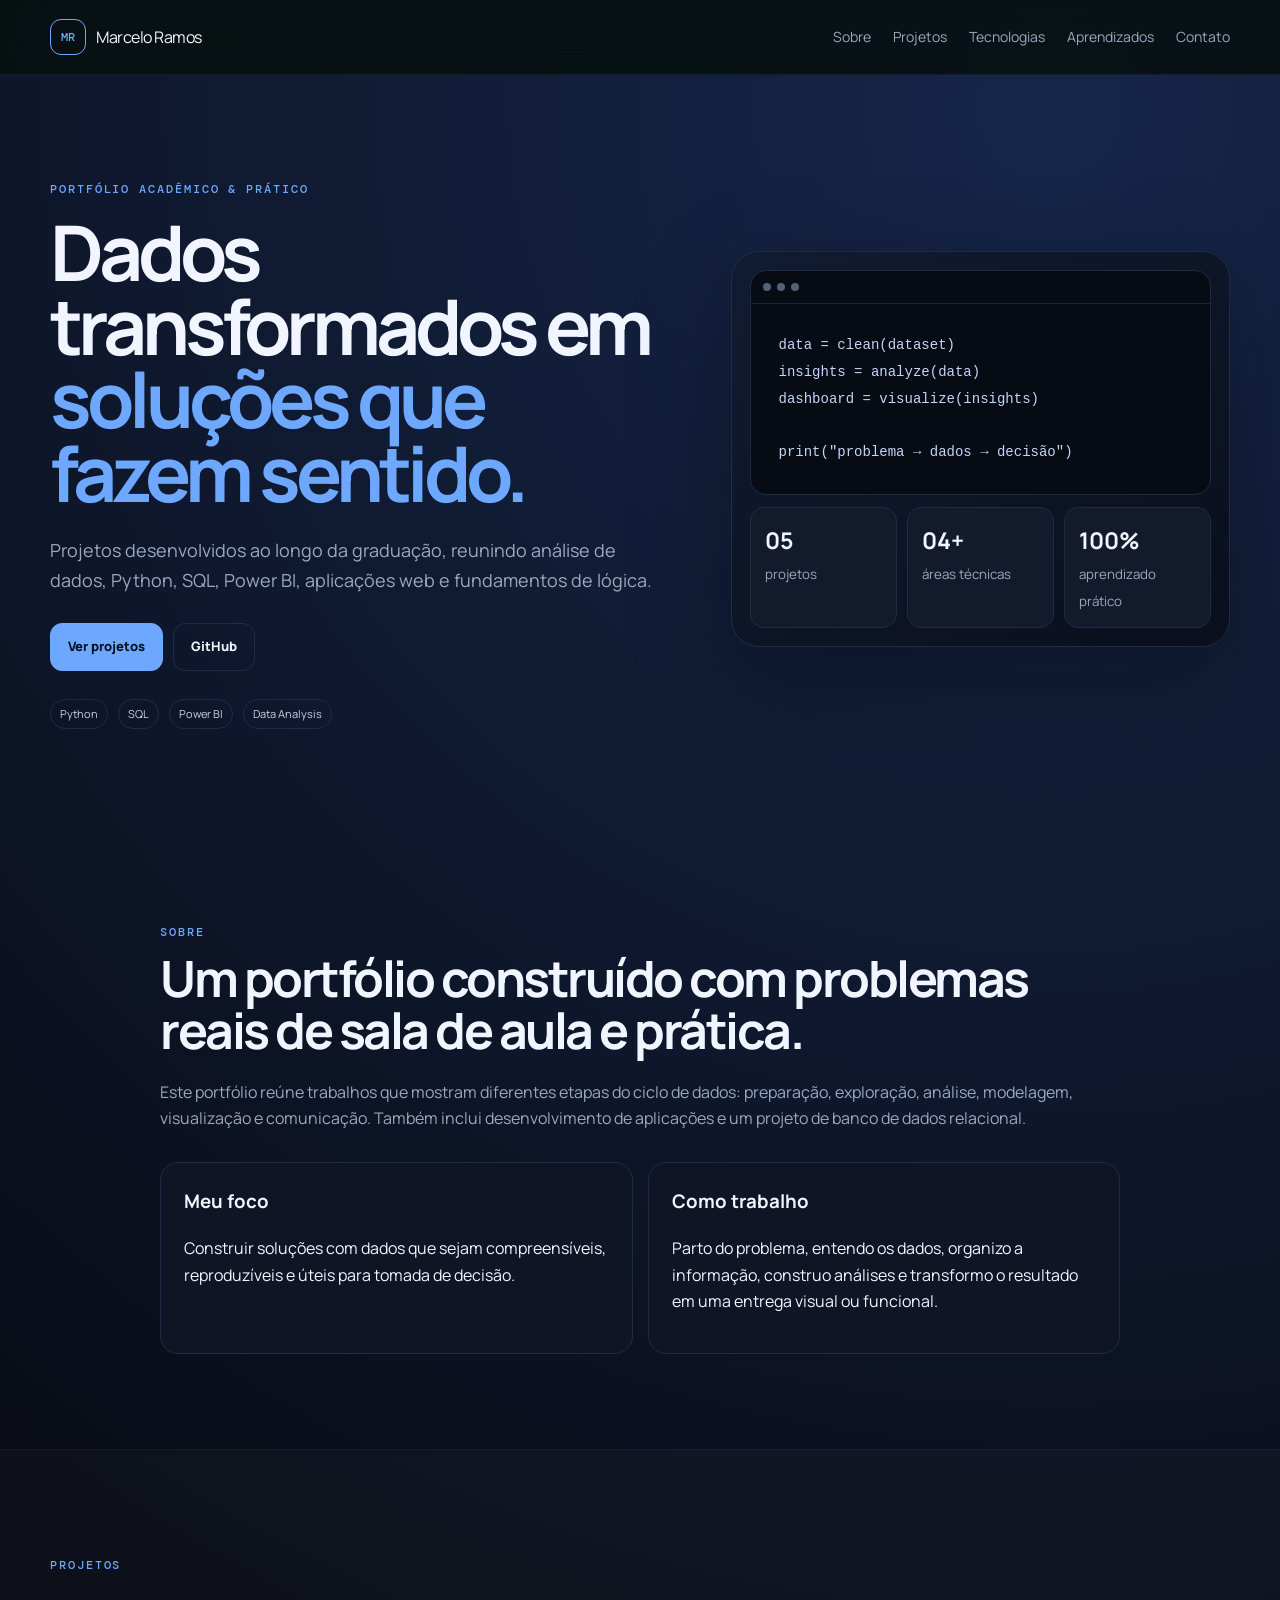
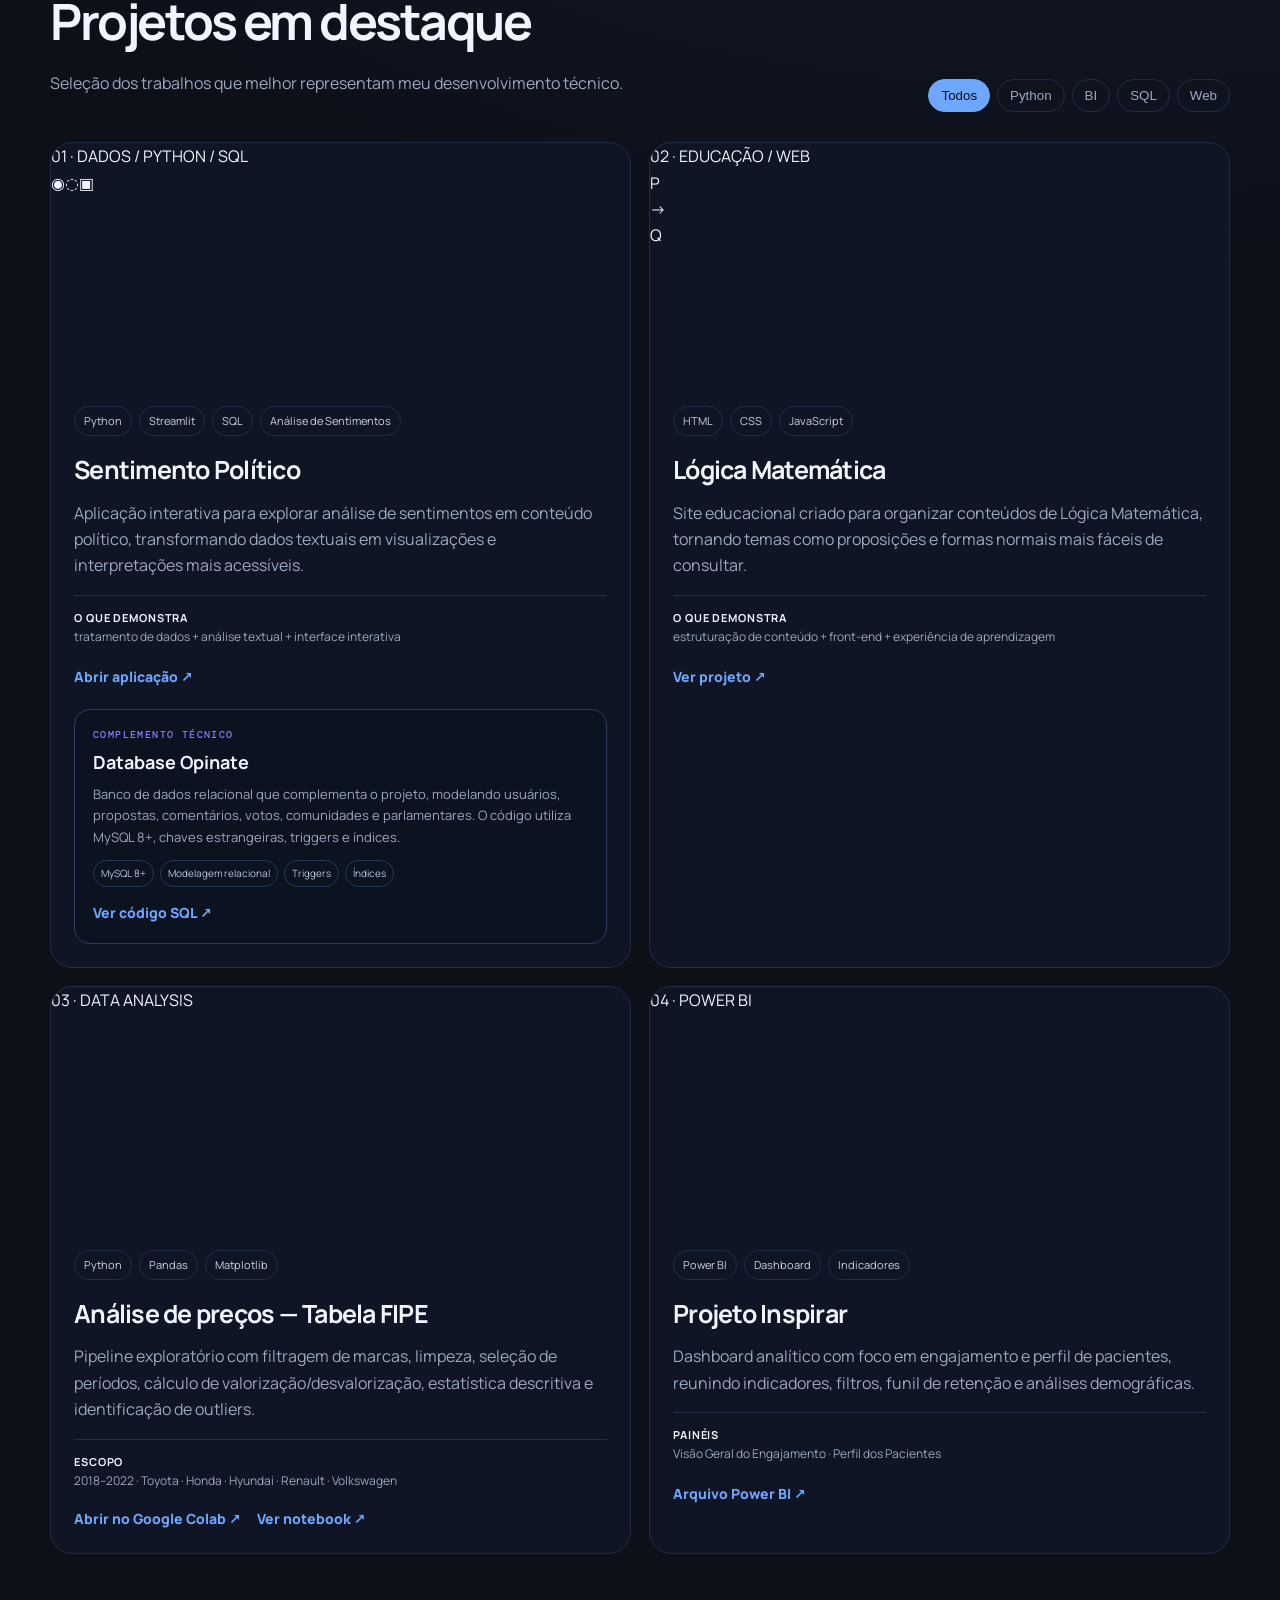
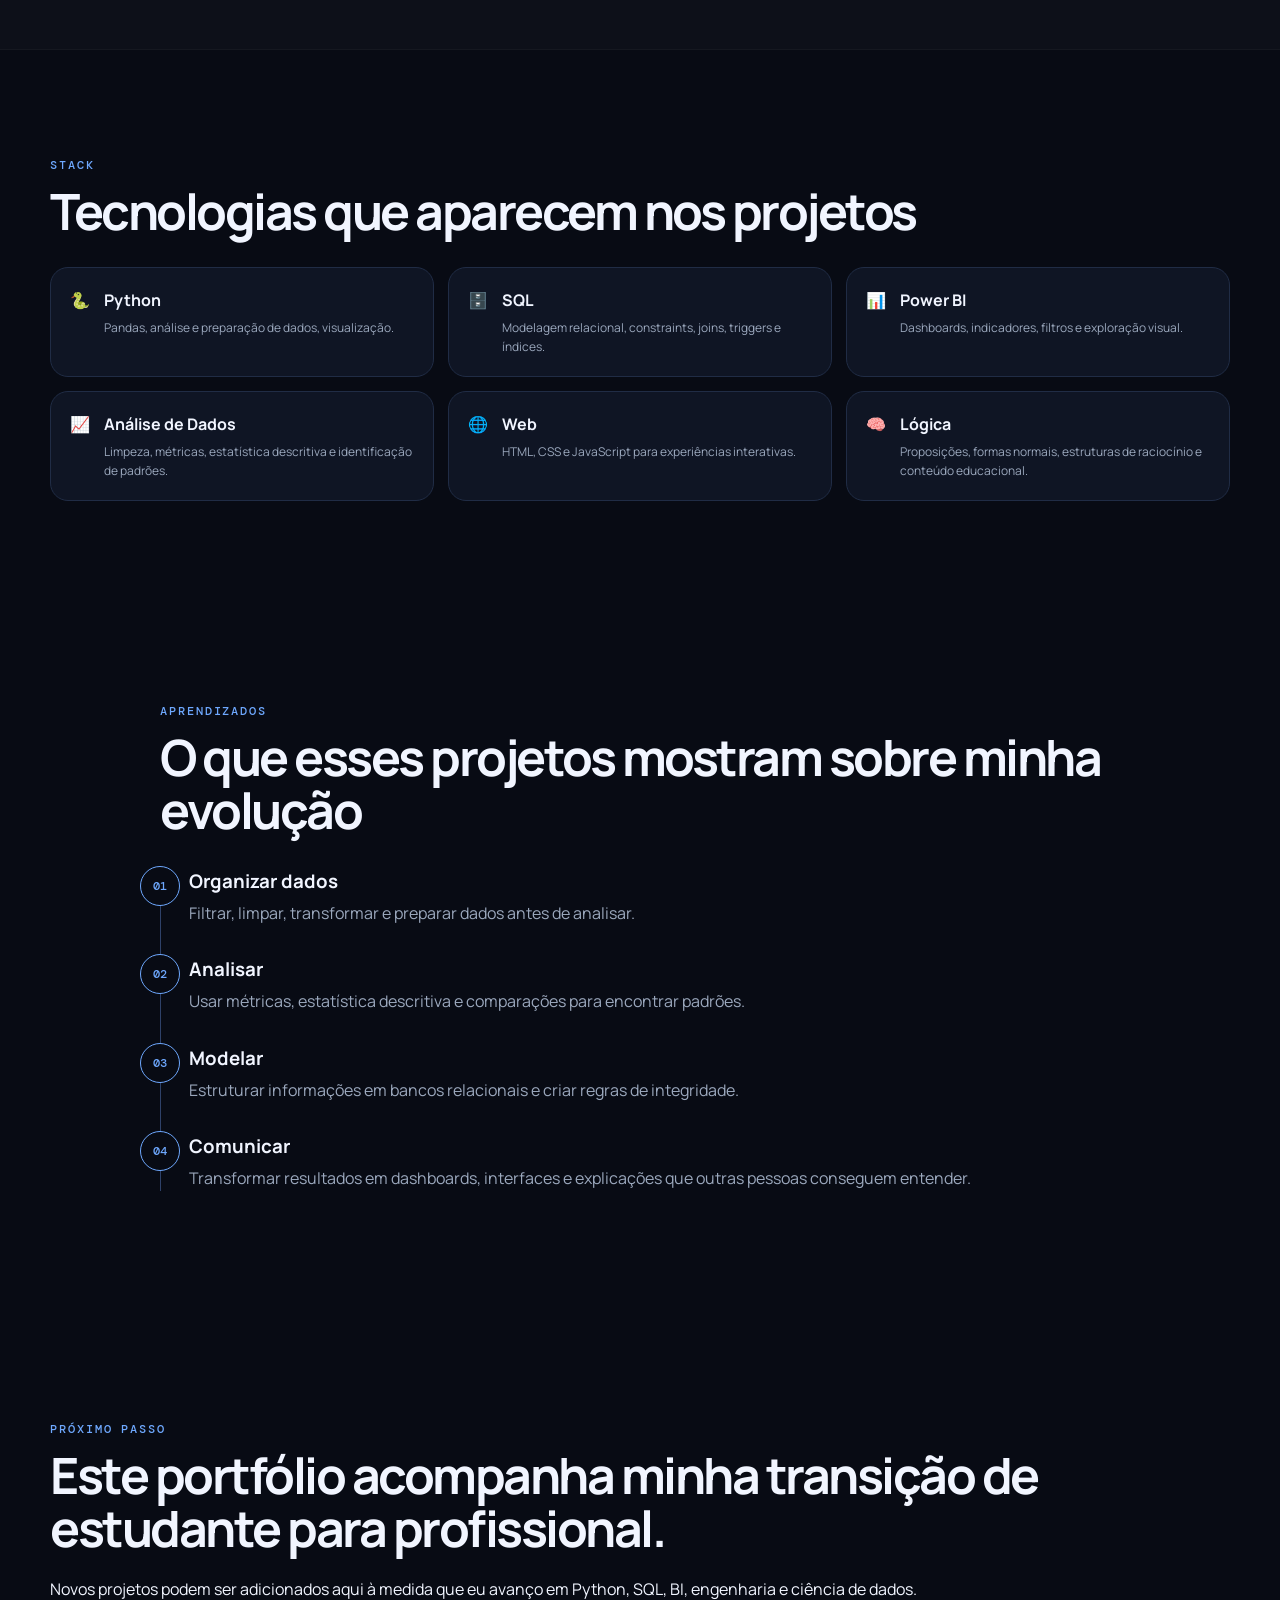
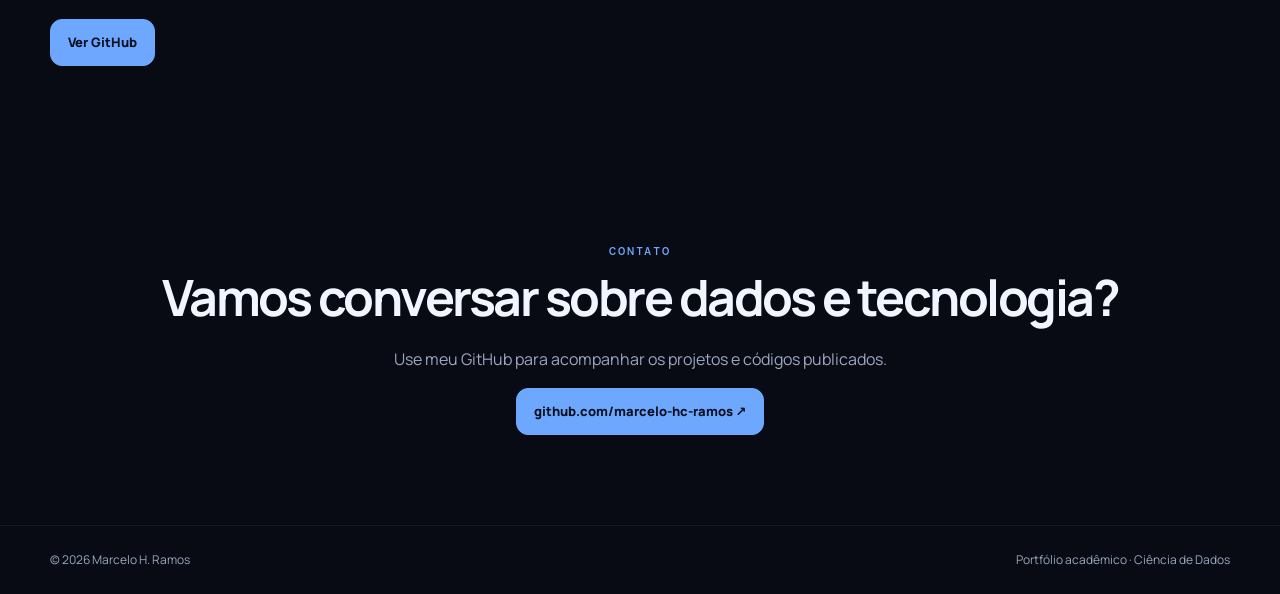
==== index.html @ bd9095f4 "Update index.html" ====
<!DOCTYPE html>
<html lang="pt-BR">
<head>
  <meta charset="UTF-8">
  <meta name="viewport" content="width=device-width, initial-scale=1.0">
  <meta name="description" content="Portfólio de Marcelo H. Ramos — Ciência de Dados, Python, SQL, Power BI e projetos acadêmicos.">
  <meta name="author" content="Marcelo Ramos">
  <title>Marcelo Ramos | Portfólio</title>
  <link rel="stylesheet" href="style.css">
</head>
<body>
  <header class="topbar">
    <div class="container nav-wrap">
      <a class="brand" href="#inicio"><span>MR</span> Marcelo Ramos</a>
      <nav>
        <a href="#sobre">Sobre</a>
        <a href="#projetos">Projetos</a>
        <a href="#stack">Tecnologias</a>
        <a href="#trajetoria">Aprendizados</a>
        <a href="#contato">Contato</a>
      </nav>
      <button class="menu-btn" aria-label="Abrir menu">☰</button>
    </div>
  </header>

  <main>
    <section id="inicio" class="hero">
      <div class="container hero-grid">
        <div>
          <p class="eyebrow">PORTFÓLIO ACADÊMICO &amp; PRÁTICO</p>
          <h1>Dados transformados em<br><span class="accent">soluções que fazem sentido.</span></h1>
          <p class="hero-text">
            Projetos desenvolvidos ao longo da graduação, reunindo análise de dados,
            Python, SQL, Power BI, aplicações web e fundamentos de lógica.
          </p>
          <div class="hero-actions">
            <a class="btn primary" href="#projetos">Ver projetos</a>
            <a class="btn ghost" href="https://github.com/marcelo-hc-ramos" target="_blank" rel="noopener">GitHub</a>
          </div>
          <div class="hero-tags">
            <span>Python</span><span>SQL</span><span>Power BI</span><span>Data Analysis</span>
          </div>
        </div>
        <div class="hero-card">
          <div class="code-window">
            <div class="window-top"><span></span><span></span><span></span></div>
            <pre><code>data = clean(dataset)
insights = analyze(data)
dashboard = visualize(insights)

print("problema → dados → decisão")</code></pre>
          </div>
          <div class="metric-row">
            <div><strong>05</strong><small>projetos</small></div>
            <div><strong>04+</strong><small>áreas técnicas</small></div>
            <div><strong>100%</strong><small>aprendizado prático</small></div>
          </div>
        </div>
      </div>
    </section>

    <section id="sobre" class="section">
      <div class="container narrow">
        <p class="section-kicker">SOBRE</p>
        <h2>Um portfólio construído com problemas reais de sala de aula e prática.</h2>
        <p class="lead">
          Este portfólio reúne trabalhos que mostram diferentes etapas do ciclo de dados:
          preparação, exploração, análise, modelagem, visualização e comunicação.
          Também inclui desenvolvimento de aplicações e um projeto de banco de dados relacional.
        </p>
        <div class="about-grid">
          <div class="about-box">
            <h3>Meu foco</h3>
            <p>Construir soluções com dados que sejam compreensíveis, reproduzíveis e úteis para tomada de decisão.</p>
          </div>
          <div class="about-box">
            <h3>Como trabalho</h3>
            <p>Parto do problema, entendo os dados, organizo a informação, construo análises e transformo o resultado em uma entrega visual ou funcional.</p>
          </div>
        </div>
      </div>
    </section>

    <section id="projetos" class="section projects-section">
      <div class="container">
        <p class="section-kicker">PROJETOS</p>
        <div class="section-head">
          <div>
            <h2>Projetos em destaque</h2>
            <p>Seleção dos trabalhos que melhor representam meu desenvolvimento técnico.</p>
          </div>
          <div class="filter-group" role="group" aria-label="Filtros de projetos">
            <button class="filter active" data-filter="all">Todos</button>
            <button class="filter" data-filter="python">Python</button>
            <button class="filter" data-filter="bi">BI</button>
            <button class="filter" data-filter="sql">SQL</button>
            <button class="filter" data-filter="web">Web</button>
          </div>
        </div>

        <div class="projects-grid">
          <article class="project-card featured" data-tags="python web sql">
            <div class="project-cover gradient-a">
              <span class="cover-label">01 · DADOS / PYTHON / SQL</span>
              <div class="cover-art"><span>◉</span><span>◌</span><span>▣</span></div>
            </div>
            <div class="project-body">
              <div class="project-meta"><span>Python</span><span>Streamlit</span><span>SQL</span><span>Análise de Sentimentos</span></div>
              <h3>Sentimento Político</h3>
              <p>
                Aplicação interativa para explorar análise de sentimentos em conteúdo político,
                transformando dados textuais em visualizações e interpretações mais acessíveis.
              </p>
              <div class="project-detail">
                <strong>O que demonstra</strong>
                <span>tratamento de dados + análise textual + interface interativa</span>
              </div>
              <a class="project-link" href="https://sentimento-politico.streamlit.app" target="_blank" rel="noopener">Abrir aplicação ↗</a>

              <div class="project-complement">
                <div class="complement-label">COMPLEMENTO TÉCNICO</div>
                <h4>Database Opinate</h4>
                <p>
                  Banco de dados relacional que complementa o projeto, modelando usuários, propostas,
                  comentários, votos, comunidades e parlamentares. O código utiliza MySQL 8+, chaves
                  estrangeiras, triggers e índices.
                </p>
                <div class="complement-tags"><span>MySQL 8+</span><span>Modelagem relacional</span><span>Triggers</span><span>Índices</span></div>
                <a class="project-link" href="Database%20Opinate.sql" target="_blank">Ver código SQL ↗</a>
              </div>
            </div>
          </article>

          <article class="project-card" data-tags="web">
            <div class="project-cover gradient-b">
              <span class="cover-label">02 · EDUCAÇÃO / WEB</span>
              <div class="logic-art">
                <div>P</div><span>→</span><div>Q</div>
              </div>
            </div>
            <div class="project-body">
              <div class="project-meta"><span>HTML</span><span>CSS</span><span>JavaScript</span></div>
              <h3>Lógica Matemática</h3>
              <p>
                Site educacional criado para organizar conteúdos de Lógica Matemática,
                tornando temas como proposições e formas normais mais fáceis de consultar.
              </p>
              <div class="project-detail">
                <strong>O que demonstra</strong>
                <span>estruturação de conteúdo + front-end + experiência de aprendizagem</span>
              </div>
              <a class="project-link" href="https://marcelo-hc-ramos.github.io/trabalhologicamatematica/" target="_blank" rel="noopener">Ver projeto ↗</a>
            </div>
          </article>

          <article class="project-card" data-tags="python">
            <div class="project-cover gradient-c">
              <span class="cover-label">03 · DATA ANALYSIS</span>
              <div class="bar-art"><i></i><i></i><i></i><i></i><i></i></div>
            </div>
            <div class="project-body">
              <div class="project-meta"><span>Python</span><span>Pandas</span><span>Matplotlib</span></div>
              <h3>Análise de preços — Tabela FIPE</h3>
              <p>
                Pipeline exploratório com filtragem de marcas, limpeza, seleção de períodos,
                cálculo de valorização/desvalorização, estatística descritiva e identificação de outliers.
              </p>
              <div class="project-detail">
                <strong>Escopo</strong>
                <span>2018–2022 · Toyota · Honda · Hyundai · Renault · Volkswagen</span>
              </div>
              <div class="project-actions">
                <a class="project-link" href="https://colab.research.google.com/github/marcelo-hc-ramos/portfolio/blob/main/FIPE_Analise_Completa_Colab.ipynb" target="_blank" rel="noopener">Abrir no Google Colab ↗</a>
                <a class="project-link file-link" href="FIPE_Analise_Completa_Colab.ipynb" target="_blank">Ver notebook ↗</a>
              </div>
            </div>
          </article>

          <article class="project-card featured" data-tags="bi">
            <div class="project-cover gradient-d">
              <span class="cover-label">04 · POWER BI</span>
              <div class="dashboard-art"><span></span><span></span><span></span><span></span></div>
            </div>
            <div class="project-body">
              <div class="project-meta"><span>Power BI</span><span>Dashboard</span><span>Indicadores</span></div>
              <h3>Projeto Inspirar</h3>
              <p>
                Dashboard analítico com foco em engajamento e perfil de pacientes,
                reunindo indicadores, filtros, funil de retenção e análises demográficas.
              </p>
              <div class="project-detail">
                <strong>Painéis</strong>
                <span>Visão Geral do Engajamento · Perfil dos Pacientes</span>
              </div>
              <a class="project-link file-link" href="V2-finalProjeto_Inspirar.pbix" target="_blank">Arquivo Power BI ↗</a>
            </div>
          </article>
</div>
      </div>
    </section>

    <section id="stack" class="section">
      <div class="container">
        <p class="section-kicker">STACK</p>
        <h2>Tecnologias que aparecem nos projetos</h2>
        <div class="skills-grid">
          <div class="skill-card"><span class="skill-icon">🐍</span><div><h3>Python</h3><p>Pandas, análise e preparação de dados, visualização.</p></div></div>
          <div class="skill-card"><span class="skill-icon">🗄️</span><div><h3>SQL</h3><p>Modelagem relacional, constraints, joins, triggers e índices.</p></div></div>
          <div class="skill-card"><span class="skill-icon">📊</span><div><h3>Power BI</h3><p>Dashboards, indicadores, filtros e exploração visual.</p></div></div>
          <div class="skill-card"><span class="skill-icon">📈</span><div><h3>Análise de Dados</h3><p>Limpeza, métricas, estatística descritiva e identificação de padrões.</p></div></div>
          <div class="skill-card"><span class="skill-icon">🌐</span><div><h3>Web</h3><p>HTML, CSS e JavaScript para experiências interativas.</p></div></div>
          <div class="skill-card"><span class="skill-icon">🧠</span><div><h3>Lógica</h3><p>Proposições, formas normais, estruturas de raciocínio e conteúdo educacional.</p></div></div>
        </div>
      </div>
    </section>

    <section id="trajetoria" class="section timeline-section">
      <div class="container narrow">
        <p class="section-kicker">APRENDIZADOS</p>
        <h2>O que esses projetos mostram sobre minha evolução</h2>
        <div class="timeline">
          <div class="timeline-item"><span>01</span><div><h3>Organizar dados</h3><p>Filtrar, limpar, transformar e preparar dados antes de analisar.</p></div></div>
          <div class="timeline-item"><span>02</span><div><h3>Analisar</h3><p>Usar métricas, estatística descritiva e comparações para encontrar padrões.</p></div></div>
          <div class="timeline-item"><span>03</span><div><h3>Modelar</h3><p>Estruturar informações em bancos relacionais e criar regras de integridade.</p></div></div>
          <div class="timeline-item"><span>04</span><div><h3>Comunicar</h3><p>Transformar resultados em dashboards, interfaces e explicações que outras pessoas conseguem entender.</p></div></div>
        </div>
      </div>
    </section>

    <section class="section callout">
      <div class="container callout-box">
        <div>
          <p class="section-kicker">PRÓXIMO PASSO</p>
          <h2>Este portfólio acompanha minha transição de estudante para profissional.</h2>
          <p>Novos projetos podem ser adicionados aqui à medida que eu avanço em Python, SQL, BI, engenharia e ciência de dados.</p>
        </div>
        <a class="btn primary" href="https://github.com/marcelo-hc-ramos" target="_blank" rel="noopener">Ver GitHub</a>
      </div>
    </section>

    <section id="contato" class="section contact-section">
      <div class="container narrow center">
        <p class="section-kicker">CONTATO</p>
        <h2>Vamos conversar sobre dados e tecnologia?</h2>
        <p class="lead">Use meu GitHub para acompanhar os projetos e códigos publicados.</p>
        <a class="btn primary" href="https://github.com/marcelo-hc-ramos" target="_blank" rel="noopener">github.com/marcelo-hc-ramos ↗</a>
      </div>
    </section>
  </main>

  <footer>
    <div class="container footer-wrap">
      <span>© <span id="year"></span> Marcelo H. Ramos</span>
      <span>Portfólio acadêmico · Ciência de Dados</span>
    </div>
  </footer>

  <script src="script.js"></script>
</body>
</html>
---- style.css ----
/* Theme: Azul tecnológico + azul-violeta | atualizado 2026-08-17 */
@import url('https://fonts.googleapis.com/css2?family=DM+Mono:wght@400;500&family=Manrope:wght@400;500;600;700;800&display=swap');
:root{--bg:#080B14;--panel:#0F1524;--text:#F1F5FF;--muted:#9BA8BD;--line:#202C45;--accent:#6EA8FE;--blue:#8B7CFF;--max:1180px;--radius:22px}*{box-sizing:border-box}html{scroll-behavior:smooth}body{margin:0;background:radial-gradient(circle at 82% 2%,#16264A 0,transparent 33%),var(--bg);color:var(--text);font-family:Manrope,system-ui,sans-serif;line-height:1.65}a{color:inherit;text-decoration:none}.container{width:min(var(--max),calc(100% - 36px));margin:auto}.narrow{max-width:960px}.center{text-align:center}.topbar{position:sticky;top:0;z-index:20;background:rgba(7,16,14,.84);backdrop-filter:blur(16px);border-bottom:1px solid rgba(255,255,255,.05)}.nav-wrap{height:74px;display:flex;align-items:center;justify-content:space-between}.brand{display:flex;gap:10px;align-items:center;letter-spacing:-.03em}.brand span{display:grid;place-items:center;width:36px;height:36px;border:1px solid var(--accent);border-radius:11px;color:var(--accent);font:500 12px 'DM Mono',monospace}.brand strong{font-weight:800}nav{display:flex;gap:22px;color:var(--muted);font-size:14px}nav a:hover{color:var(--text)}.menu-btn{display:none;background:none;border:0;color:var(--text);font-size:26px}.hero{padding:94px 0 88px}.hero-grid{display:grid;grid-template-columns:1.1fr .9fr;gap:70px;align-items:center}.eyebrow,.section-kicker{font:500 12px 'DM Mono',monospace;letter-spacing:.16em;color:var(--accent)}h1{font-size:clamp(48px,6vw,82px);line-height:.96;letter-spacing:-.065em;margin:18px 0 26px}h1 span{color:var(--accent)}.hero-text{max-width:700px;color:var(--muted);font-size:18px}.hero-actions,.hero-tags,.contact-actions{display:flex;gap:10px;flex-wrap:wrap}.hero-actions{margin:28px 0}.btn{display:inline-flex;align-items:center;justify-content:center;padding:12px 17px;border:1px solid var(--line);border-radius:12px;font-weight:800;font-size:13px;transition:.2s}.btn.primary{background:var(--accent);color:#07101F;border-color:var(--accent)}.btn:hover{transform:translateY(-2px)}.btn.ghost:hover{border-color:var(--accent);color:var(--accent)}.hero-tags span,.project-meta span{border:1px solid var(--line);border-radius:999px;padding:5px 9px;font-size:11px;color:#C9D3E6}.hero-card{background:linear-gradient(145deg,#111B31,#0A0F1C);border:1px solid var(--line);padding:18px;border-radius:28px;box-shadow:0 30px 100px rgba(0,0,0,.3)}.code-window{background:#070B14;border:1px solid #1C2A44;border-radius:16px;overflow:hidden}.window-top{display:flex;gap:6px;padding:12px;border-bottom:1px solid #18243B}.window-top span{width:8px;height:8px;border-radius:50%;background:#53617A}pre{margin:0;padding:28px;font:500 14px/1.85 'DM Mono',monospace;color:#C5D5F8;overflow:auto}.metric-row{display:grid;grid-template-columns:repeat(3,1fr);gap:10px;margin-top:12px}.metric-row div{background:#121A2C;border:1px solid var(--line);padding:14px;border-radius:14px}.metric-row strong{display:block;font-size:23px}.metric-row small{color:var(--muted)}.section{padding:95px 0}.section h2{font-size:clamp(32px,4vw,50px);line-height:1.05;letter-spacing:-.05em;margin:10px 0 22px}.lead,.section-head p{color:var(--muted)}.about-grid{display:grid;grid-template-columns:1fr 1fr;gap:15px;margin-top:30px}.about-box{background:var(--panel);border:1px solid var(--line);border-radius:18px;padding:23px}.about-box h3{margin-top:0}.projects-section{background:rgba(255,255,255,.018);border-top:1px solid rgba(255,255,255,.03);border-bottom:1px solid rgba(255,255,255,.03)}.section-head{display:flex;justify-content:space-between;align-items:end;gap:25px;margin-bottom:30px}.filter-group{display:flex;gap:7px;flex-wrap:wrap}.filter{background:transparent;color:var(--muted);border:1px solid var(--line);border-radius:999px;padding:8px 12px;cursor:pointer}.filter.active,.filter:hover{background:var(--accent);border-color:var(--accent);color:var(--bg)}.projects-grid{display:grid;grid-template-columns:repeat(2,minmax(0,1fr));gap:18px}.project-card{background:var(--panel);border:1px solid var(--line);border-radius:var(--radius);overflow:hidden;transition:.24s}.project-card:hover{transform:translateY(-4px);border-color:#344C7D}.project-card.hidden{display:none}.project-cover{height:240px;position:relative;overflow:hidden}.image-cover{background:#0c1713}.image-cover img{width:100%;height:100%;object-fit:cover;display:block}.image-cover.dark{background:#15111f;display:grid;place-items:center}.image-cover.dark img{width:100%;height:100%;object-fit:contain;padding:20px}.live-cover{background:radial-gradient(circle at 70% 30%,rgba(98,226,163,.22),transparent 35%),linear-gradient(145deg,#102447,#0B101C)}.live-cover.blue{background:radial-gradient(circle at 65% 25%,rgba(82,185,255,.24),transparent 35%),linear-gradient(145deg,#0b2635,#0A1020)}.browser-bar{position:absolute;left:14px;right:14px;top:14px;height:34px;border:1px solid rgba(255,255,255,.12);background:rgba(0,0,0,.28);backdrop-filter:blur(8px);border-radius:9px;display:flex;align-items:center;padding:0 9px;gap:5px;font:500 10px 'DM Mono',monospace;color:#B6C2D8}.browser-bar i{width:6px;height:6px;border-radius:50%;background:#596A86}.live-panel{position:absolute;inset:0;display:flex;flex-direction:column;align-items:center;justify-content:center;text-align:center;gap:5px}.live-panel b{font-size:22px;letter-spacing:-.03em}.live-panel span{color:#B8C5DC;font-size:13px;max-width:300px}.live-panel em{font-style:normal;margin-top:10px;color:#07101F;background:var(--accent);padding:6px 9px;border-radius:999px;font:500 10px 'DM Mono',monospace}.logic-preview{height:100%;display:flex;align-items:center;justify-content:center;gap:20px;flex-wrap:wrap;font:700 58px 'DM Mono',monospace}.logic-preview span{color:var(--blue);font-size:28px}.logic-preview small{position:absolute;bottom:22px;width:100%;text-align:center;color:#91A2BD;font:400 12px Manrope}.sql-cover{background:linear-gradient(145deg,#25161a,#100b0d)}.sql-snippet{position:absolute;left:36px;top:35px;right:36px;color:#d6e1dc;font:500 14px/2 'DM Mono',monospace}.sql-snippet span:nth-child(1){color:#6EA8FE}.sql-snippet span:nth-child(2){color:#8B7CFF}.sql-snippet span:nth-child(3){color:#ff97ad}.project-body{padding:23px}.project-meta{display:flex;flex-wrap:wrap;gap:7px;margin-bottom:13px}.project-body h3{font-size:25px;letter-spacing:-.03em;margin:0 0 9px}.project-body p{margin:0 0 16px;color:var(--muted)}.project-detail{border-top:1px solid var(--line);padding-top:13px;margin-bottom:16px;display:grid}.project-detail strong{font-size:11px;text-transform:uppercase;letter-spacing:.08em}.project-detail span{font-size:12px;color:var(--muted)}.project-link{color:var(--accent);font-weight:800;font-size:14px}.project-link:hover{text-decoration:underline}.skills-grid{display:grid;grid-template-columns:repeat(3,1fr);gap:14px;margin-top:30px}.skill-card{display:flex;gap:14px;padding:19px;border:1px solid var(--line);background:var(--panel);border-radius:18px}.skill-card>b{display:grid;place-items:center;width:40px;height:40px;border:1px solid #3A4F7A;color:var(--accent);border-radius:11px;font:500 10px 'DM Mono',monospace;flex:0 0 auto}.skill-card h3{margin:0;font-size:16px}.skill-card p{margin:4px 0 0;color:var(--muted);font-size:12px}.resume-section{background:#0a1411}.resume-grid{display:grid;grid-template-columns:1.2fr .8fr;gap:50px;align-items:center}.resume-card{background:#f2f7f4;color:#14231d;border-radius:20px;padding:28px;box-shadow:0 25px 80px rgba(0,0,0,.25)}.resume-card strong{font-size:21px;display:block}.resume-card span{color:#507065;font-size:12px}.resume-card hr{border:0;border-top:1px solid #d2dfda;margin:20px 0}.resume-card p{margin:7px 0;color:#314c41}.timeline{margin-top:30px;border-left:1px solid #2E4168;padding-left:28px}.timeline-item{position:relative;display:grid;grid-template-columns:1fr;gap:8px;margin-bottom:28px}.timeline-item>span{position:absolute;left:-49px;display:grid;place-items:center;width:40px;height:40px;border:1px solid var(--accent);border-radius:50%;background:var(--bg);color:var(--accent);font:500 12px 'DM Mono',monospace}.timeline-item h3{margin:0 0 3px}.timeline-item p{margin:0;color:var(--muted)}.contact-section{padding-top:70px;padding-bottom:90px}.contact-actions{justify-content:center}.notice{color:#71809A;font-size:11px;margin-top:20px}footer{border-top:1px solid rgba(255,255,255,.06);padding:24px 0;color:var(--muted);font-size:12px}.footer-wrap{display:flex;justify-content:space-between;gap:15px}@media(max-width:900px){nav{display:none}.menu-btn{display:block}.hero-grid,.resume-grid{grid-template-columns:1fr}.hero{padding-top:65px}.projects-grid{grid-template-columns:1fr}.skills-grid{grid-template-columns:1fr 1fr}.section-head{align-items:flex-start;flex-direction:column}}@media(max-width:640px){.container{width:calc(100% - 24px)}h1{font-size:47px}.hero-text{font-size:16px}.about-grid,.skills-grid{grid-template-columns:1fr}.section{padding:72px 0}.footer-wrap{flex-direction:column}.project-cover{height:205px}}

.project-complement{margin-top:20px;padding:18px;border:1px solid #2A3C60;background:#0B1220;border-radius:16px}
.complement-label{font:500 10px "DM Mono",monospace;letter-spacing:.14em;color:#8B7CFF;margin-bottom:7px}
.project-complement h4{font-size:18px;margin:0 0 6px}
.project-complement p{font-size:13px;margin-bottom:12px}
.complement-tags{display:flex;gap:6px;flex-wrap:wrap;margin-bottom:12px}
.complement-tags span{font-size:10px;border:1px solid #263858;border-radius:999px;padding:4px 7px;color:#B9C7DE}
.project-actions{display:flex;gap:16px;flex-wrap:wrap}
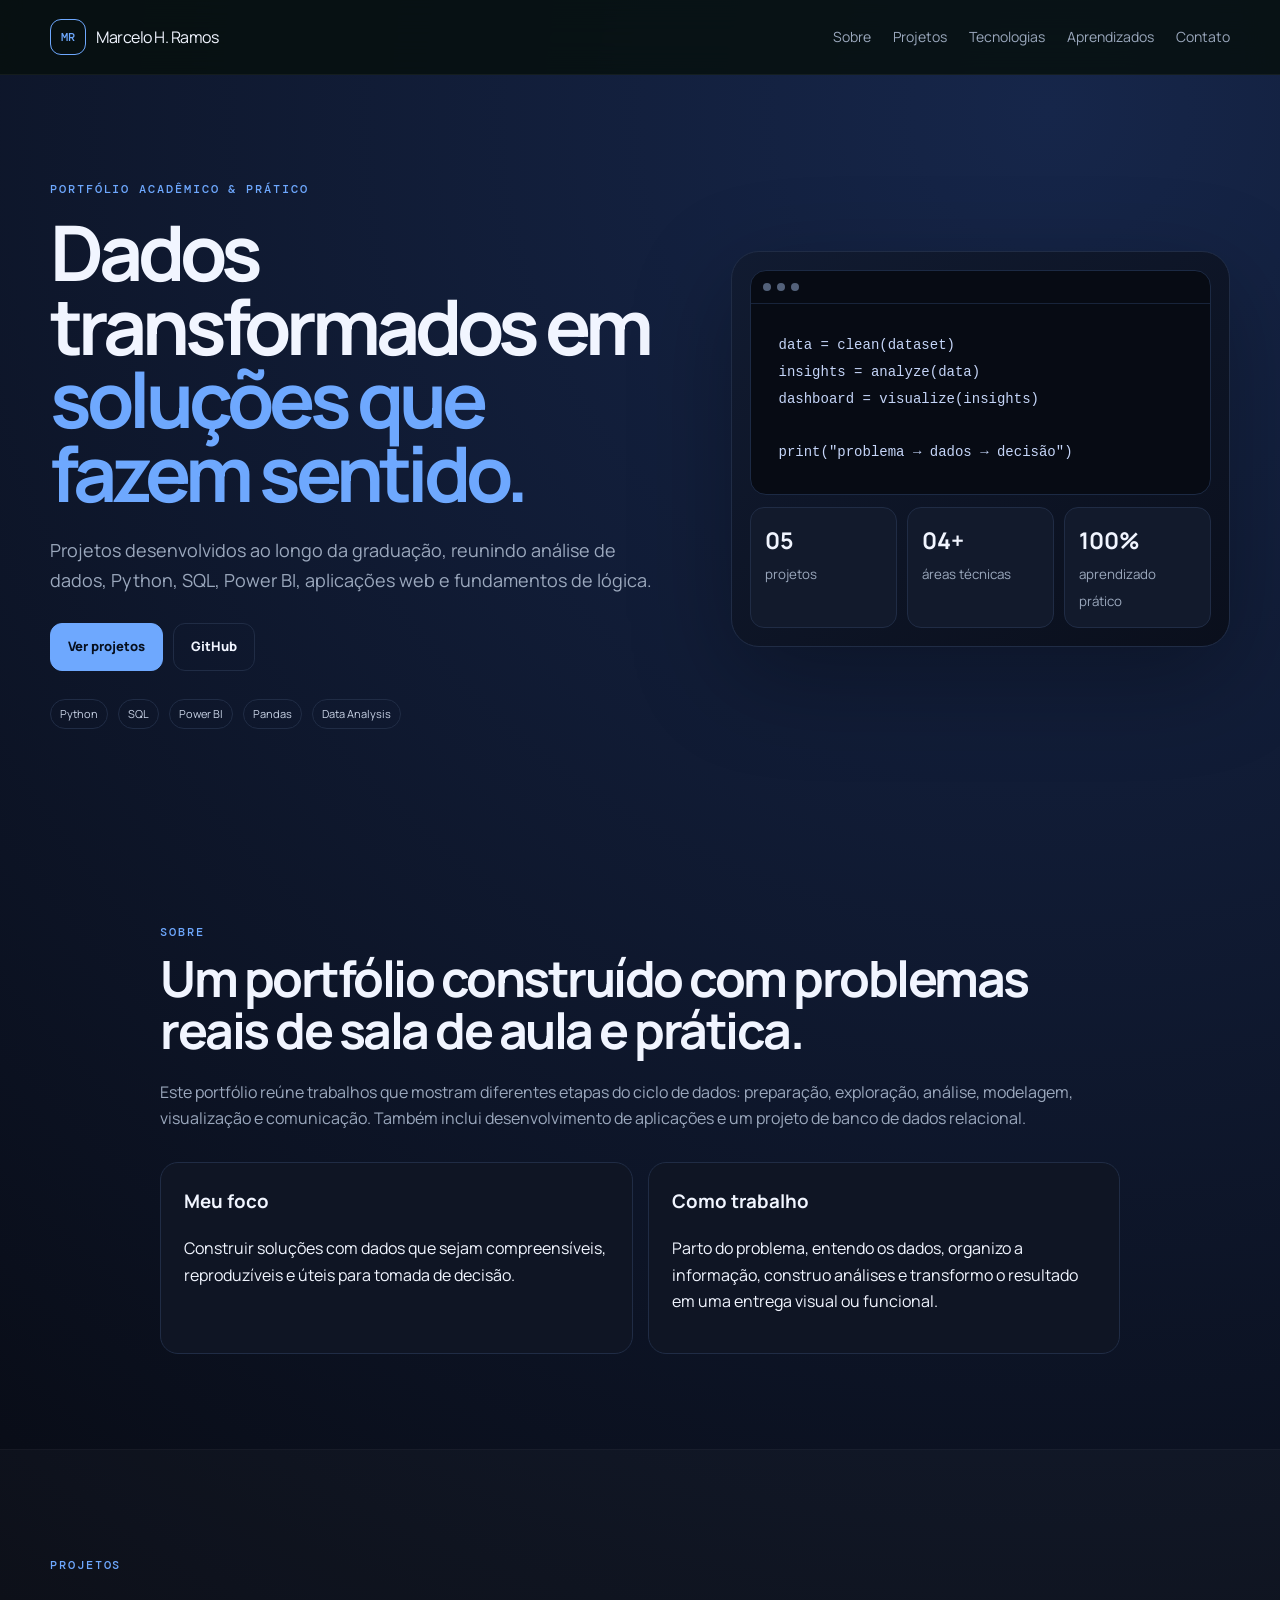
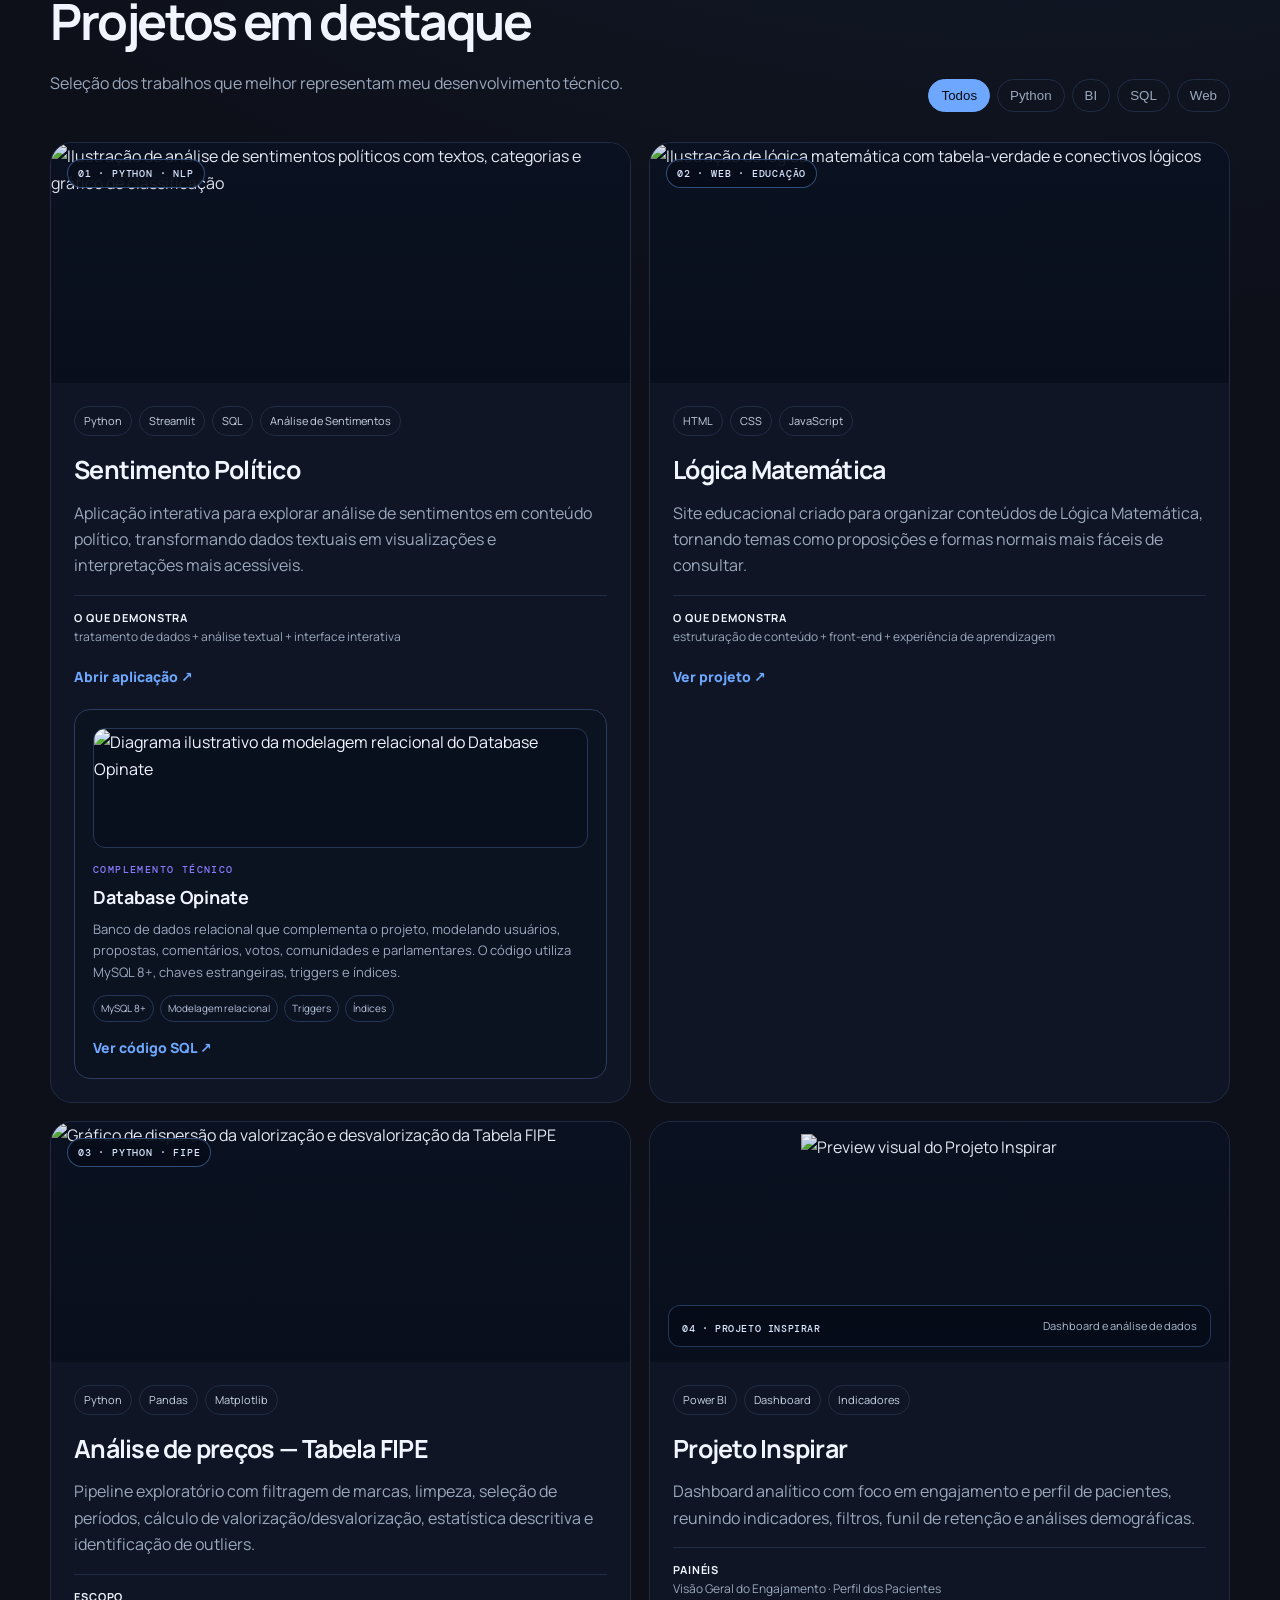
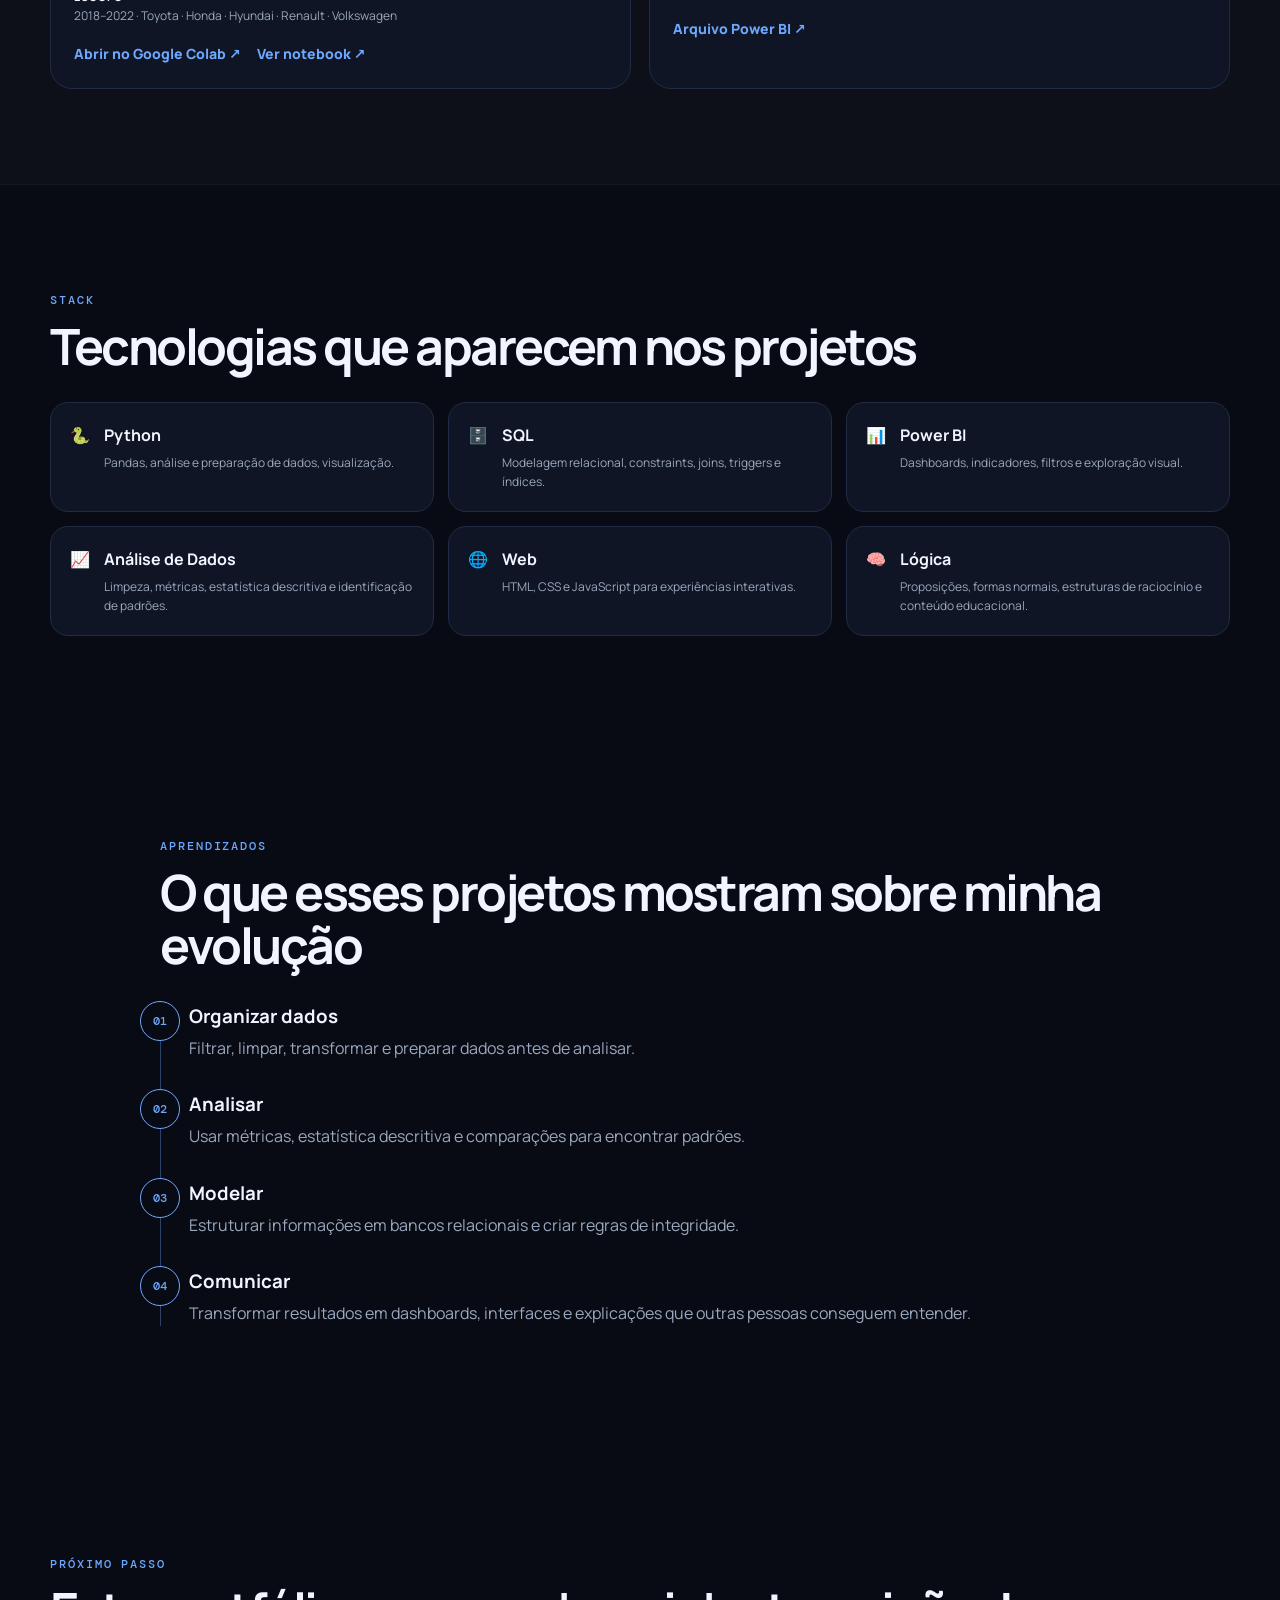
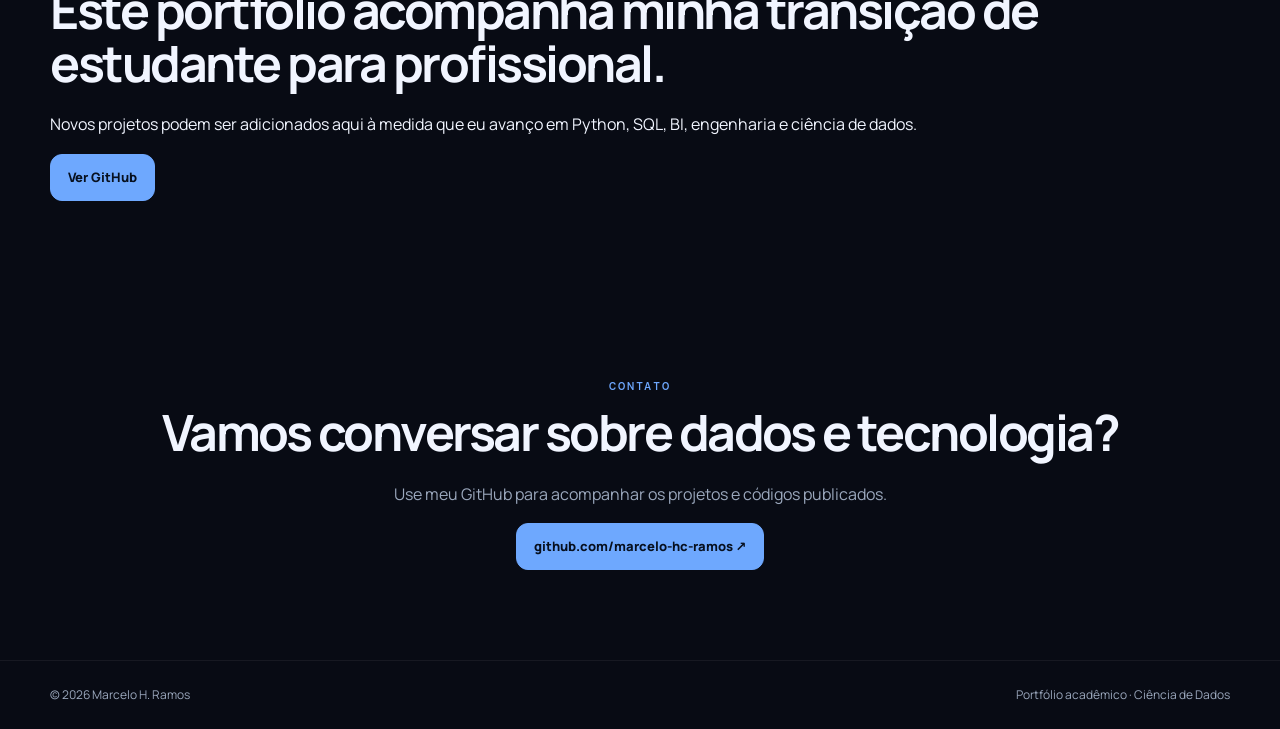
==== commit e85bc6e3: "Add files via upload" ====
--- a/index.html
+++ b/index.html
@@ -4,14 +4,14 @@
   <meta charset="UTF-8">
   <meta name="viewport" content="width=device-width, initial-scale=1.0">
   <meta name="description" content="Portfólio de Marcelo H. Ramos — Ciência de Dados, Python, SQL, Power BI e projetos acadêmicos.">
-  <meta name="author" content="Marcelo Ramos">
-  <title>Marcelo Ramos | Portfólio</title>
+  <meta name="author" content="Marcelo H. Ramos">
+  <title>Marcelo H. Ramos | Portfólio</title>
   <link rel="stylesheet" href="style.css">
 </head>
 <body>
   <header class="topbar">
     <div class="container nav-wrap">
-      <a class="brand" href="#inicio"><span>MR</span> Marcelo Ramos</a>
+      <a class="brand" href="#inicio"><span>MR</span> Marcelo H. Ramos</a>
       <nav>
         <a href="#sobre">Sobre</a>
         <a href="#projetos">Projetos</a>
@@ -38,7 +38,7 @@
             <a class="btn ghost" href="https://github.com/marcelo-hc-ramos" target="_blank" rel="noopener">GitHub</a>
           </div>
           <div class="hero-tags">
-            <span>Python</span><span>SQL</span><span>Power BI</span><span>Data Analysis</span>
+            <span>Python</span><span>SQL</span><span>Power BI</span><span>Pandas</span><span>Data Analysis</span>
           </div>
         </div>
         <div class="hero-card">
@@ -100,9 +100,9 @@
 
         <div class="projects-grid">
           <article class="project-card featured" data-tags="python web sql">
-            <div class="project-cover gradient-a">
-              <span class="cover-label">01 · DADOS / PYTHON / SQL</span>
-              <div class="cover-art"><span>◉</span><span>◌</span><span>▣</span></div>
+            <div class="project-cover image-cover">
+              <img src="assets/illustrations/sentimento.svg" alt="Ilustração de análise de sentimentos políticos com textos, categorias e gráfico de classificação">
+              <span class="image-badge">01 · PYTHON · NLP</span>
             </div>
             <div class="project-body">
               <div class="project-meta"><span>Python</span><span>Streamlit</span><span>SQL</span><span>Análise de Sentimentos</span></div>
@@ -118,6 +118,7 @@
               <a class="project-link" href="https://sentimento-politico.streamlit.app" target="_blank" rel="noopener">Abrir aplicação ↗</a>
 
               <div class="project-complement">
+                <img class="complement-image" src="assets/illustrations/sql.svg" alt="Diagrama ilustrativo da modelagem relacional do Database Opinate">
                 <div class="complement-label">COMPLEMENTO TÉCNICO</div>
                 <h4>Database Opinate</h4>
                 <p>
@@ -132,11 +133,9 @@
           </article>
 
           <article class="project-card" data-tags="web">
-            <div class="project-cover gradient-b">
-              <span class="cover-label">02 · EDUCAÇÃO / WEB</span>
-              <div class="logic-art">
-                <div>P</div><span>→</span><div>Q</div>
-              </div>
+            <div class="project-cover image-cover">
+              <img src="assets/illustrations/logica.svg" alt="Ilustração de lógica matemática com tabela-verdade e conectivos lógicos">
+              <span class="image-badge">02 · WEB · EDUCAÇÃO</span>
             </div>
             <div class="project-body">
               <div class="project-meta"><span>HTML</span><span>CSS</span><span>JavaScript</span></div>
@@ -154,9 +153,9 @@
           </article>
 
           <article class="project-card" data-tags="python">
-            <div class="project-cover gradient-c">
-              <span class="cover-label">03 · DATA ANALYSIS</span>
-              <div class="bar-art"><i></i><i></i><i></i><i></i><i></i></div>
+            <div class="project-cover image-cover">
+              <img src="assets/fipe_plot_95_0.png" alt="Gráfico de dispersão da valorização e desvalorização da Tabela FIPE">
+              <span class="image-badge">03 · PYTHON · FIPE</span>
             </div>
             <div class="project-body">
               <div class="project-meta"><span>Python</span><span>Pandas</span><span>Matplotlib</span></div>
@@ -177,9 +176,9 @@
           </article>
 
           <article class="project-card featured" data-tags="bi">
-            <div class="project-cover gradient-d">
-              <span class="cover-label">04 · POWER BI</span>
-              <div class="dashboard-art"><span></span><span></span><span></span><span></span></div>
+            <div class="project-cover image-cover inspirar-cover">
+              <img src="assets/inspirar_preview.jpg" alt="Preview visual do Projeto Inspirar">
+              <div class="image-overlay"><strong>04 · PROJETO INSPIRAR</strong><span>Dashboard e análise de dados</span></div>
             </div>
             <div class="project-body">
               <div class="project-meta"><span>Power BI</span><span>Dashboard</span><span>Indicadores</span></div>
--- a/style.css
+++ b/style.css
@@ -9,3 +9,17 @@
 .complement-tags{display:flex;gap:6px;flex-wrap:wrap;margin-bottom:12px}
 .complement-tags span{font-size:10px;border:1px solid #263858;border-radius:999px;padding:4px 7px;color:#B9C7DE}
 .project-actions{display:flex;gap:16px;flex-wrap:wrap}
+
+
+/* Capas visuais intuitivas dos projetos */
+.project-cover.image-cover{background:#0a1120;position:relative;isolation:isolate}
+.project-cover.image-cover::after{content:"";position:absolute;inset:0;background:linear-gradient(180deg,rgba(5,10,20,.04),rgba(5,10,20,.30));z-index:1;pointer-events:none}
+.project-cover.image-cover>img{width:100%;height:100%;object-fit:cover;display:block;transition:transform .35s ease,filter .35s ease}
+.project-card:hover .project-cover.image-cover>img{transform:scale(1.025);filter:saturate(1.06)}
+.image-badge{position:absolute;left:16px;top:16px;z-index:2;background:rgba(6,12,24,.82);border:1px solid rgba(110,168,254,.42);color:#dbe7ff;padding:7px 10px;border-radius:999px;font:500 10px 'DM Mono',monospace;letter-spacing:.08em;backdrop-filter:blur(10px)}
+.inspirar-cover{display:flex!important;align-items:center;justify-content:center}
+.inspirar-cover>img{width:48%!important;object-fit:contain!important;padding:12px 0}
+.image-overlay{position:absolute;left:18px;right:18px;bottom:15px;z-index:2;display:flex;justify-content:space-between;align-items:end;gap:12px;padding:11px 13px;border-radius:12px;background:rgba(6,12,24,.80);border:1px solid rgba(110,168,254,.28);backdrop-filter:blur(9px)}
+.image-overlay strong{font:500 10px 'DM Mono',monospace;color:#dbe7ff;letter-spacing:.06em}.image-overlay span{font-size:11px;color:#aebbd0}
+.complement-image{width:100%;height:120px;object-fit:cover;display:block;border-radius:12px;margin-bottom:15px;border:1px solid #263858;background:#09101d}
+@media(max-width:640px){.project-cover.image-cover{height:205px}.inspirar-cover>img{width:55%!important}.image-overlay{flex-direction:column;align-items:flex-start;gap:3px}}
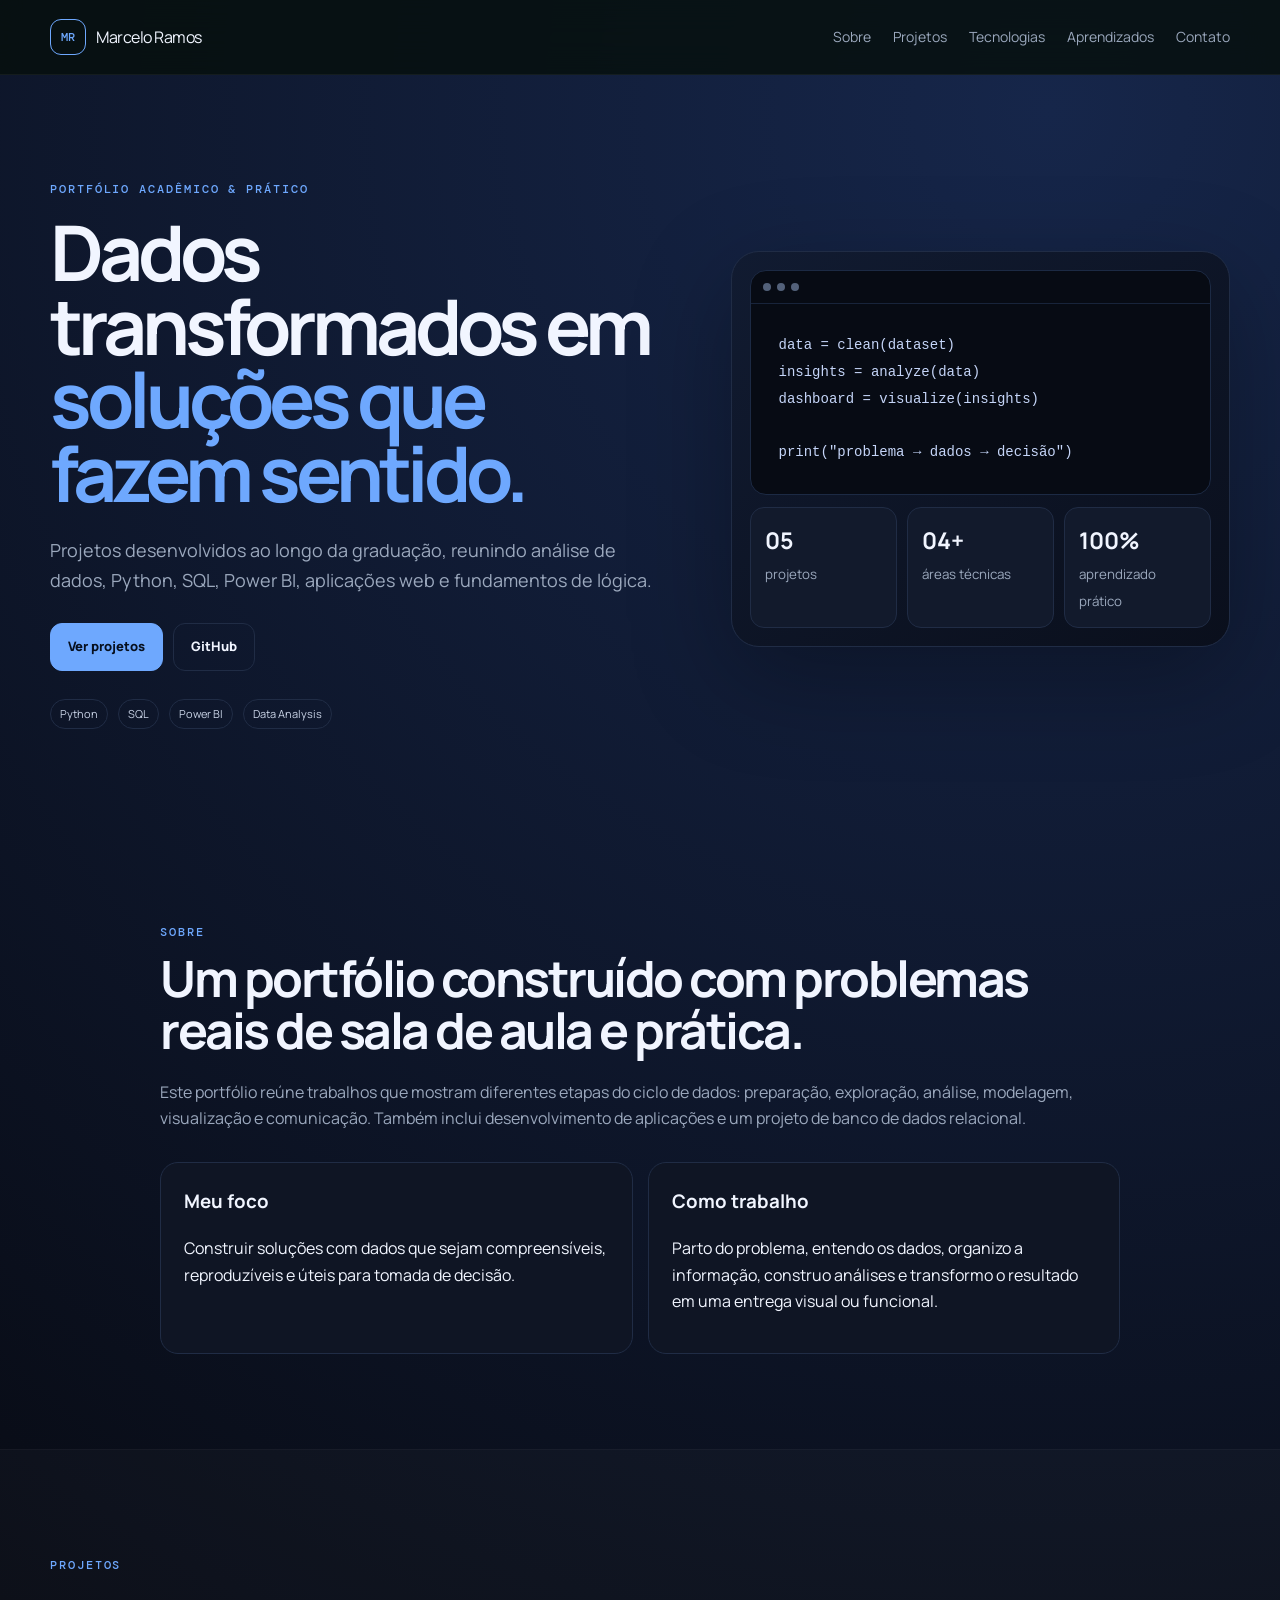
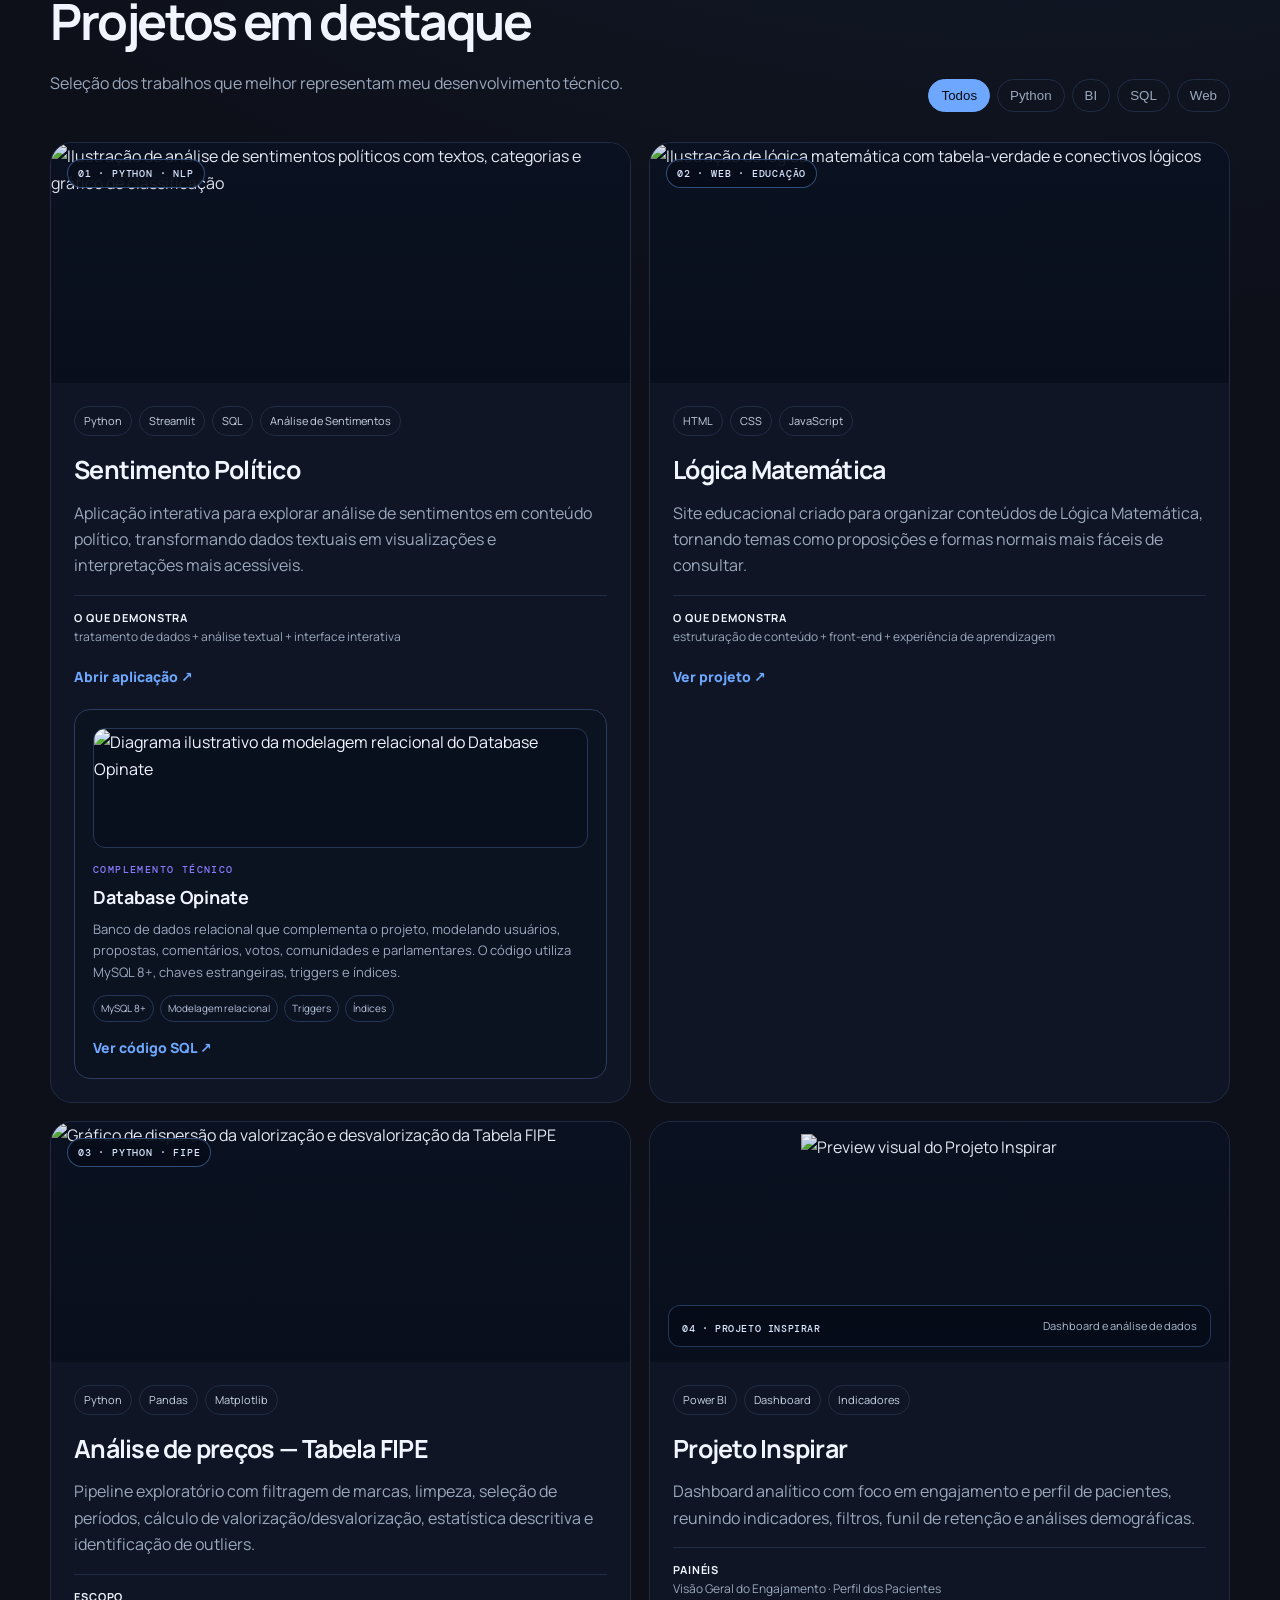
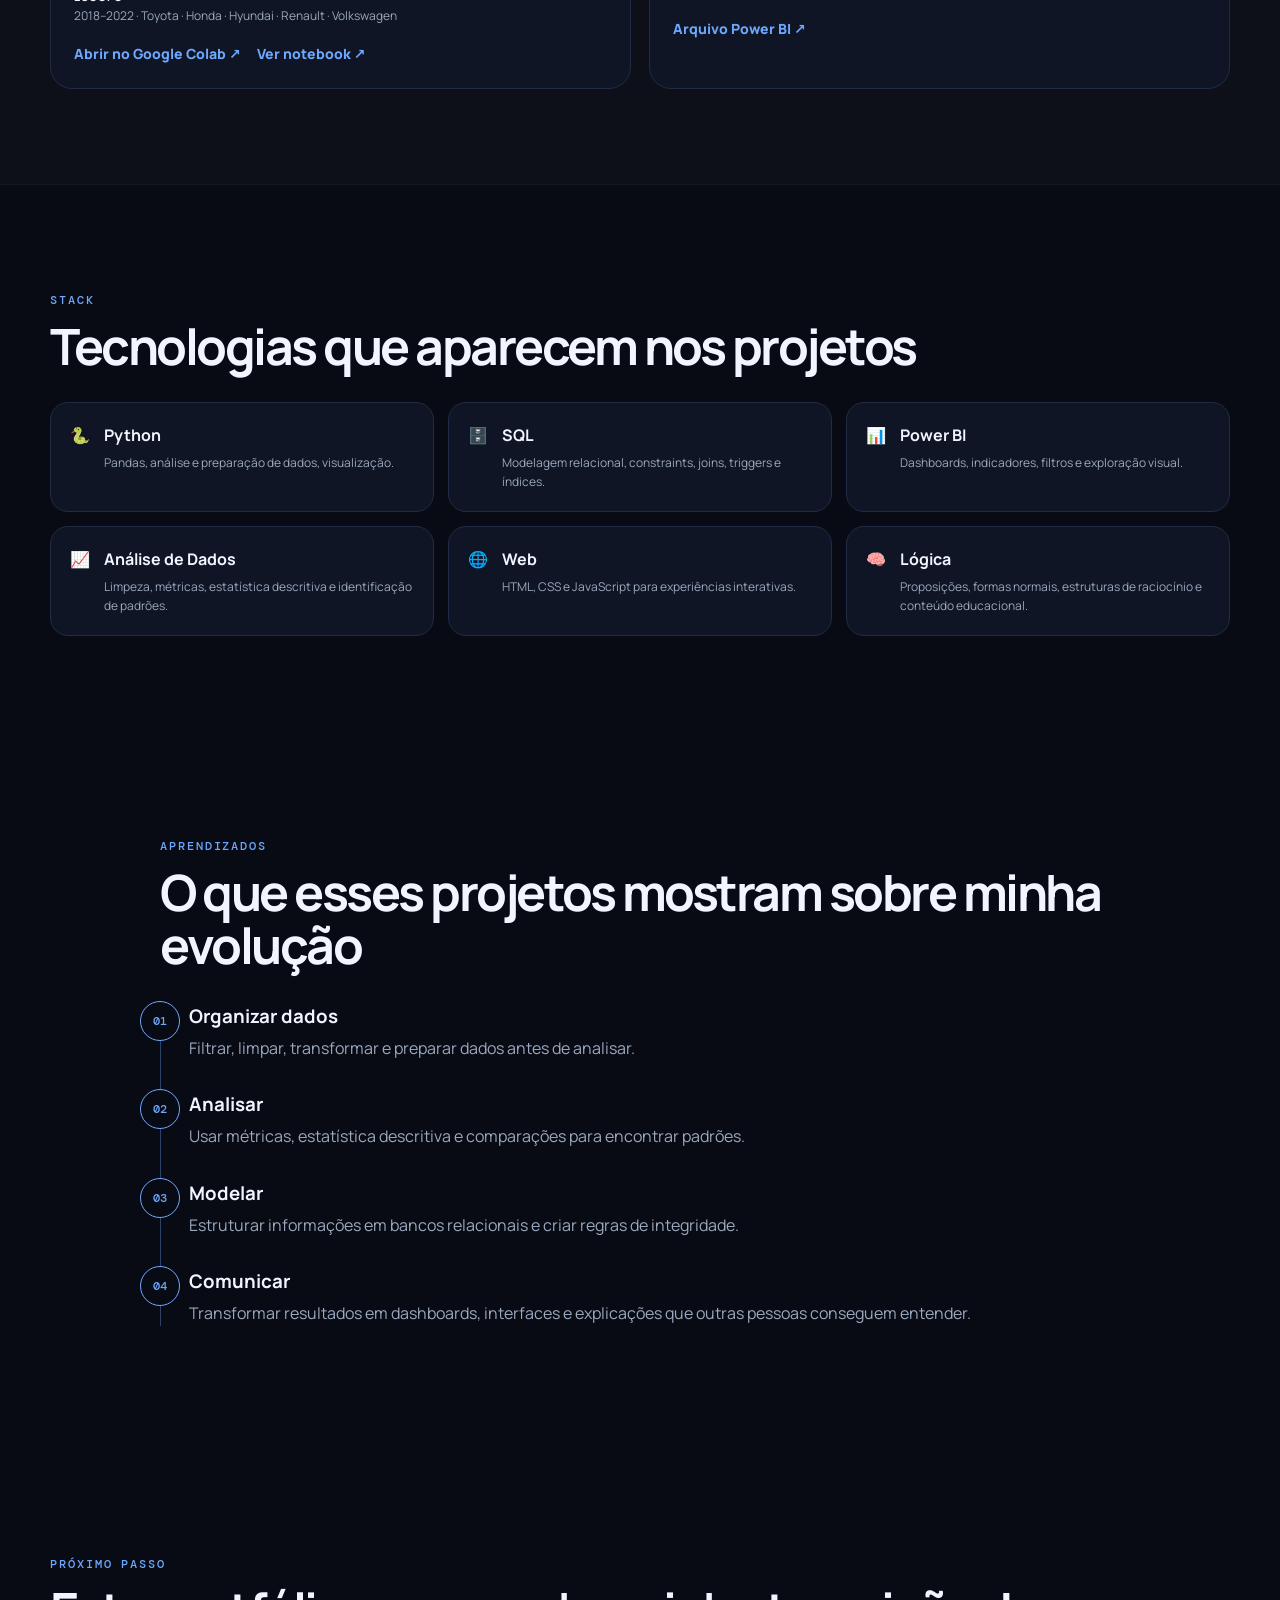
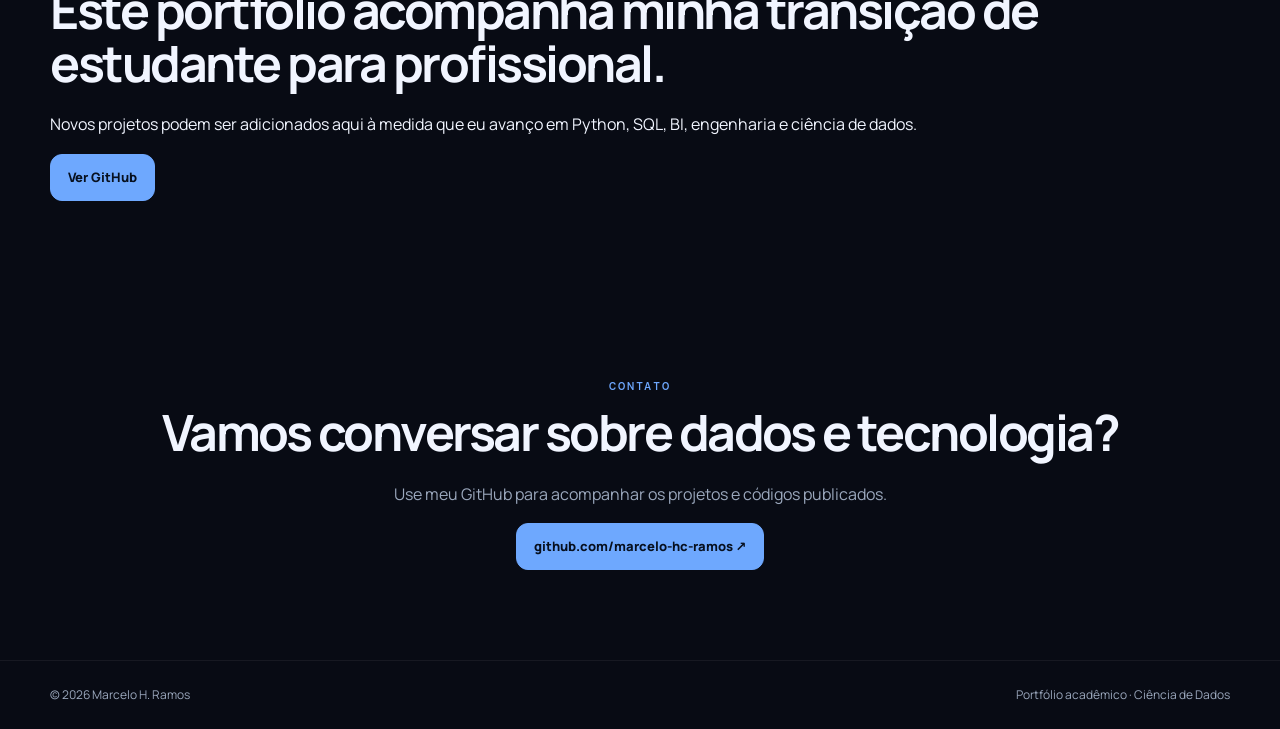
==== commit 44a35491: "Update index.html" ====
--- a/index.html
+++ b/index.html
@@ -3,15 +3,15 @@
 <head>
   <meta charset="UTF-8">
   <meta name="viewport" content="width=device-width, initial-scale=1.0">
-  <meta name="description" content="Portfólio de Marcelo H. Ramos — Ciência de Dados, Python, SQL, Power BI e projetos acadêmicos.">
-  <meta name="author" content="Marcelo H. Ramos">
-  <title>Marcelo H. Ramos | Portfólio</title>
+  <meta name="description" content="Portfólio de Marcelo Ramos — Ciência de Dados, Python, SQL, Power BI e projetos acadêmicos.">
+  <meta name="author" content="Marcelo Ramos">
+  <title>Marcelo Ramos | Portfólio</title>
   <link rel="stylesheet" href="style.css">
 </head>
 <body>
   <header class="topbar">
     <div class="container nav-wrap">
-      <a class="brand" href="#inicio"><span>MR</span> Marcelo H. Ramos</a>
+      <a class="brand" href="#inicio"><span>MR</span> Marcelo Ramos</a>
       <nav>
         <a href="#sobre">Sobre</a>
         <a href="#projetos">Projetos</a>
@@ -38,7 +38,7 @@
             <a class="btn ghost" href="https://github.com/marcelo-hc-ramos" target="_blank" rel="noopener">GitHub</a>
           </div>
           <div class="hero-tags">
-            <span>Python</span><span>SQL</span><span>Power BI</span><span>Pandas</span><span>Data Analysis</span>
+            <span>Python</span><span>SQL</span><span>Power BI</span><span>Data Analysis</span>
           </div>
         </div>
         <div class="hero-card">
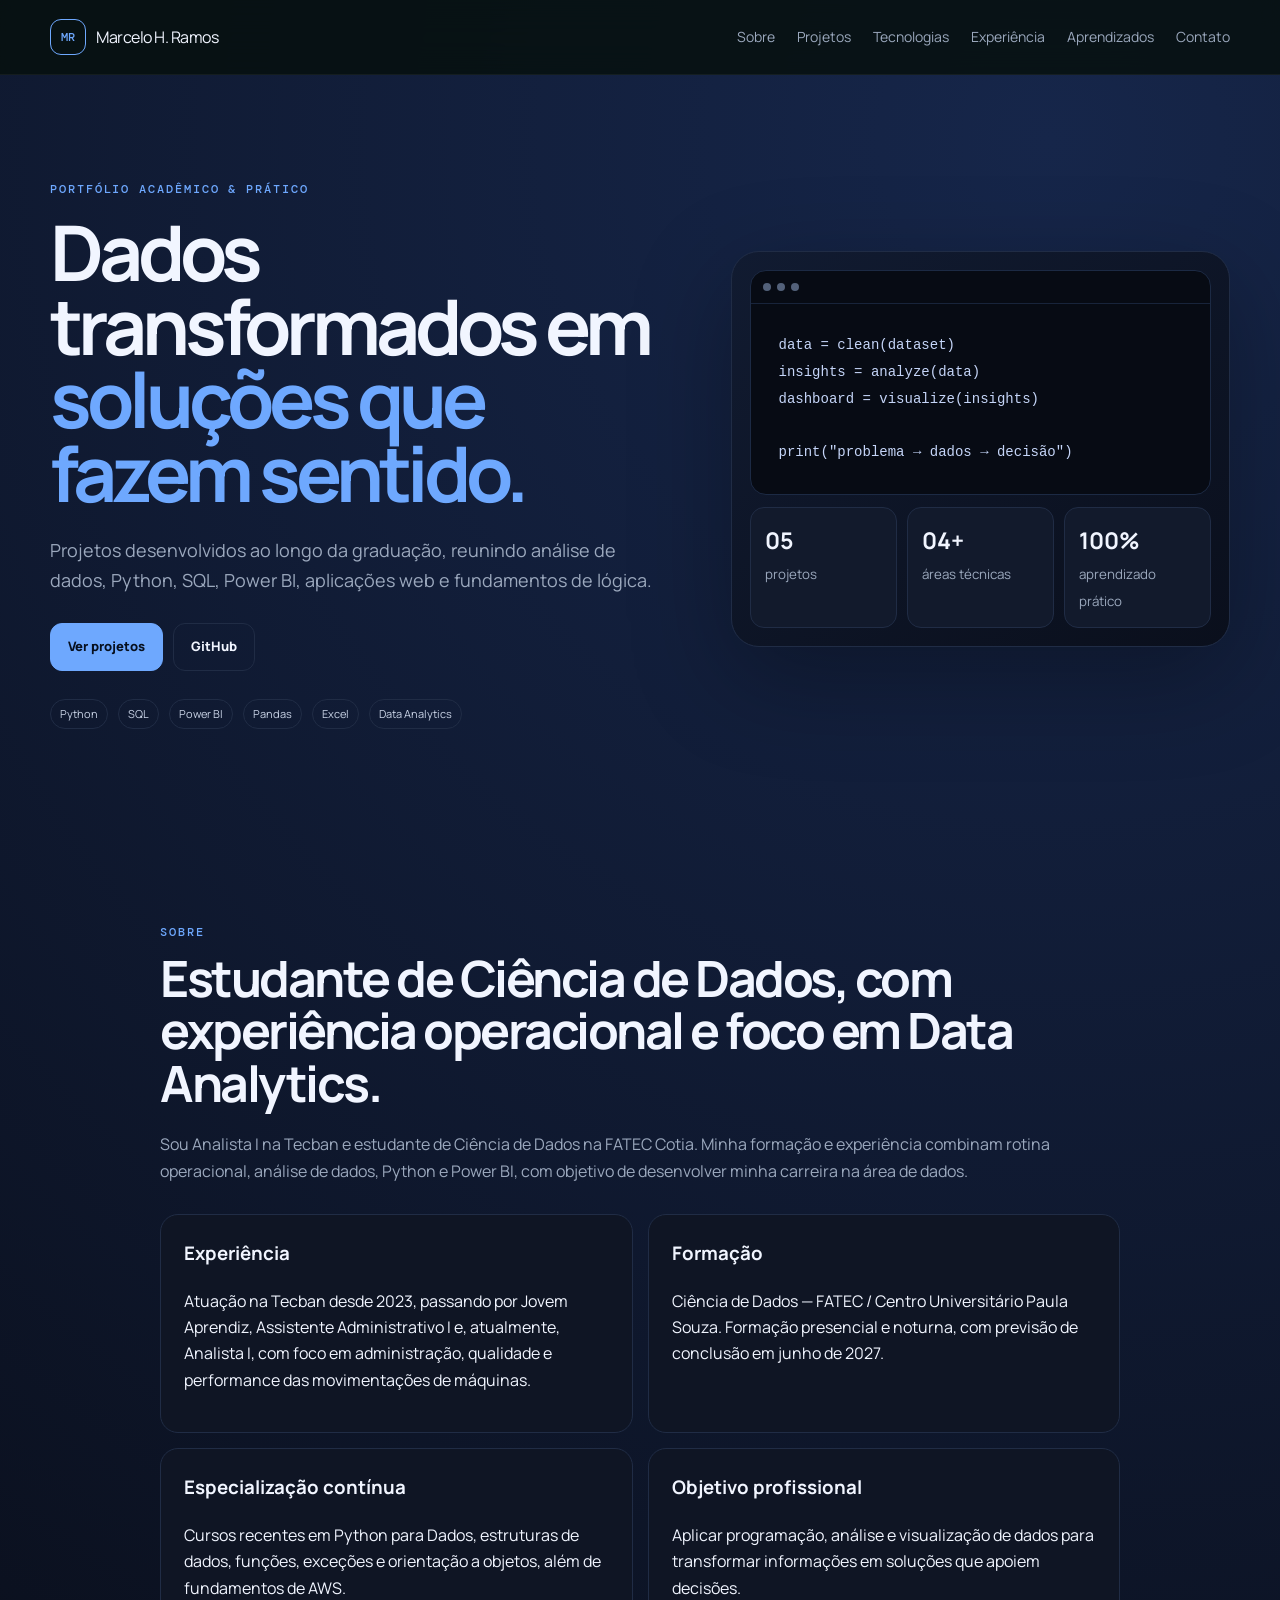
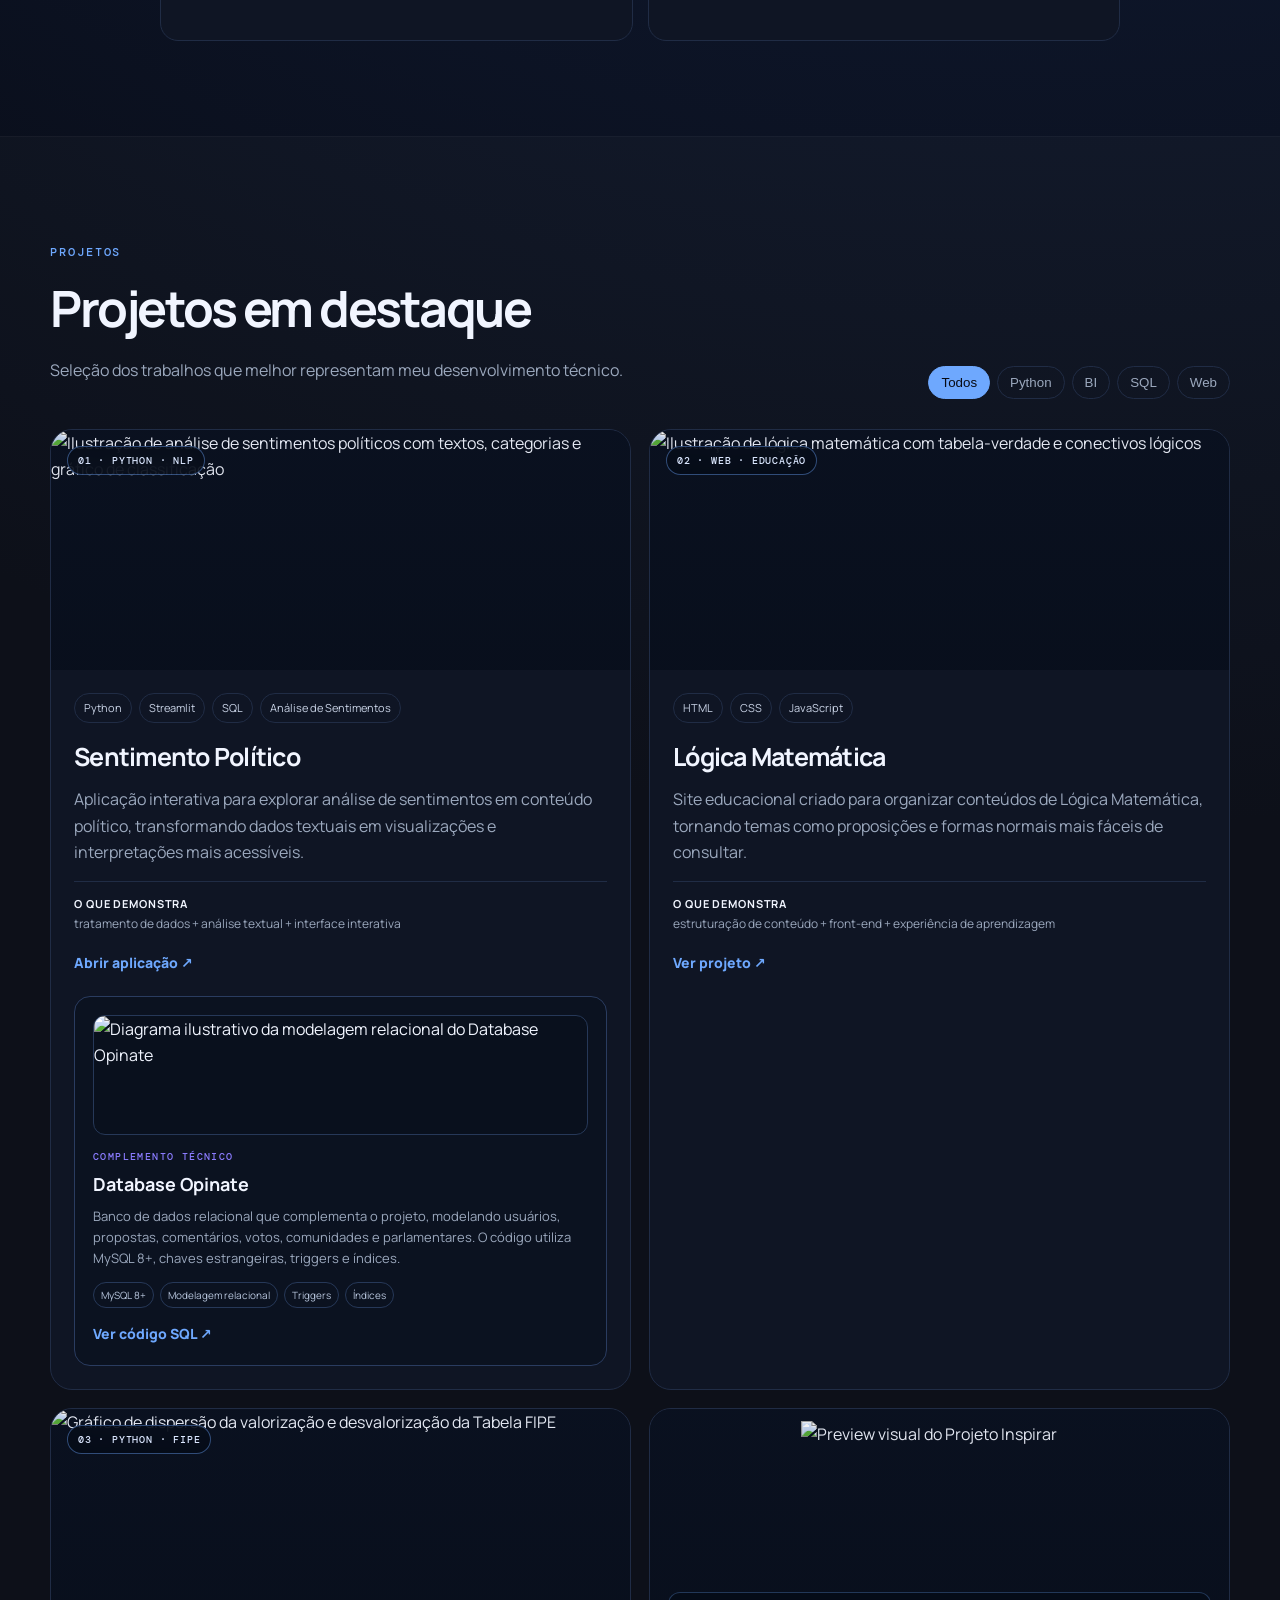
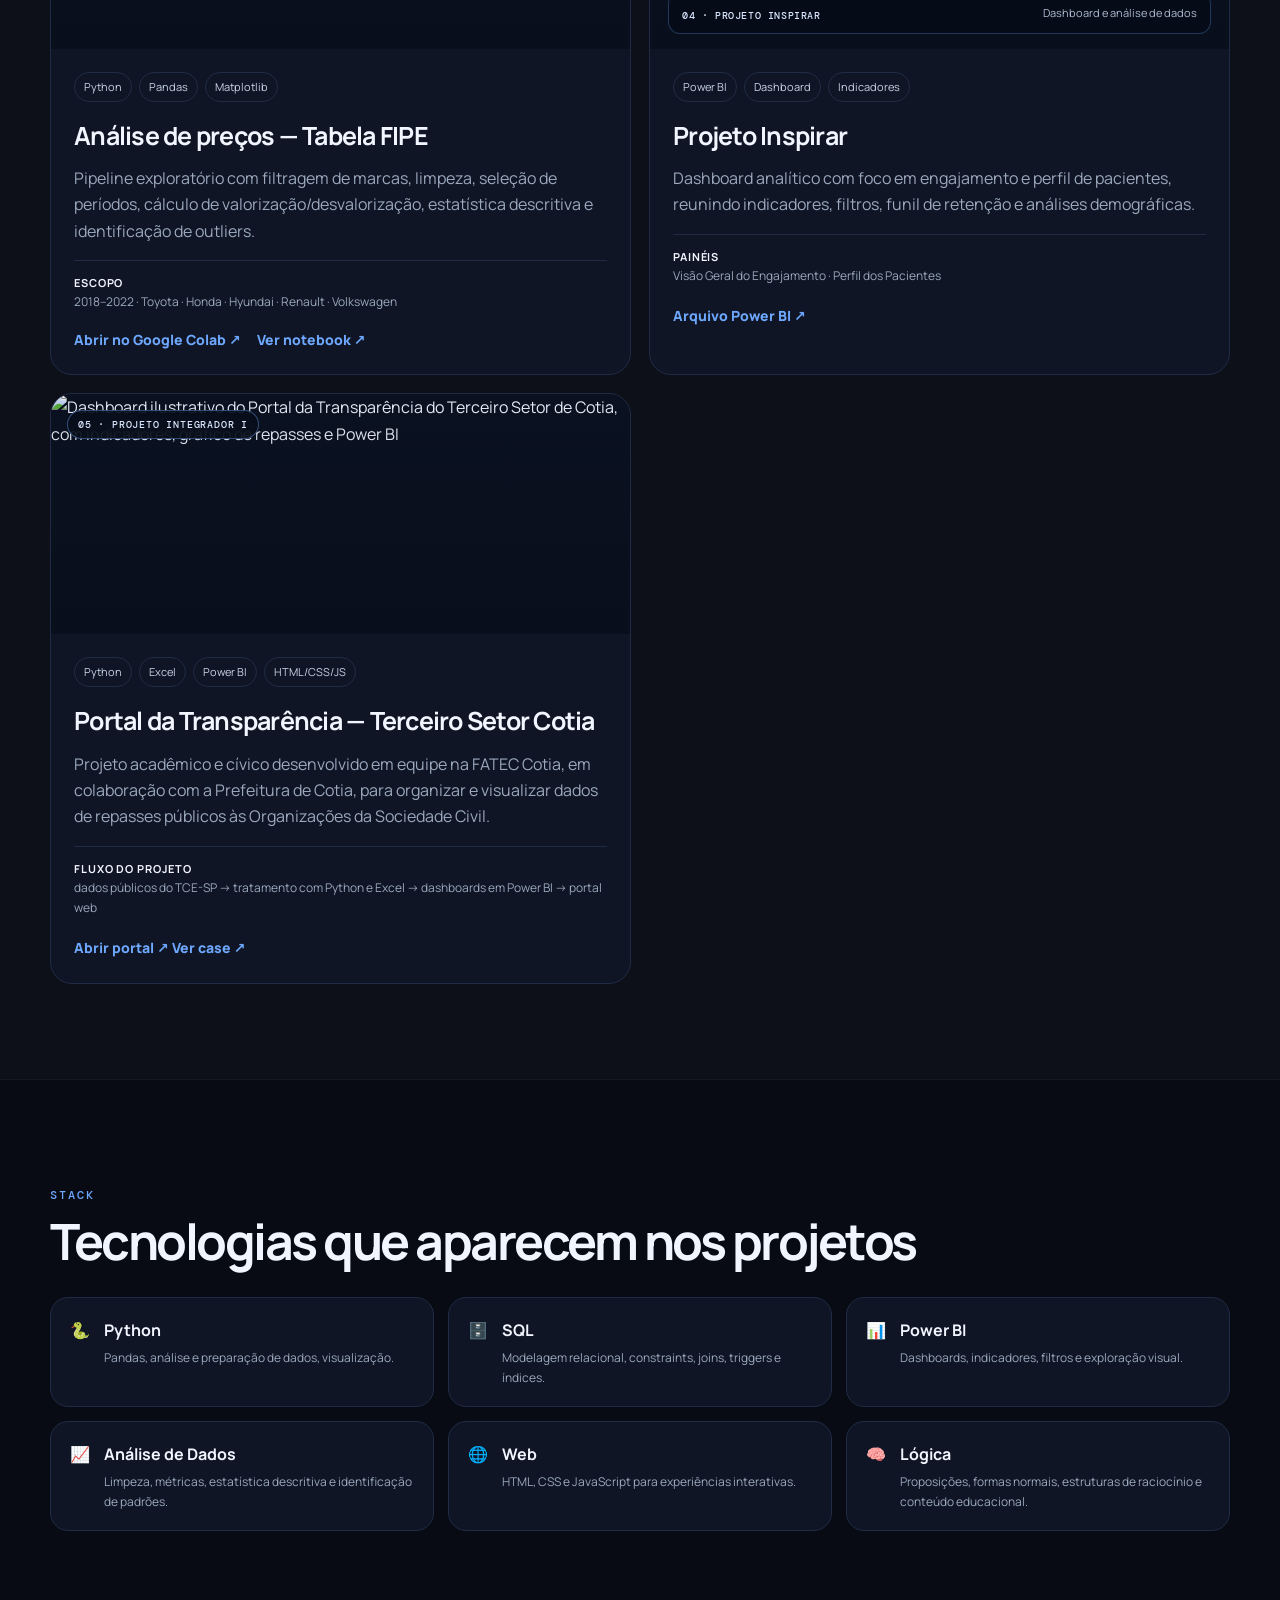
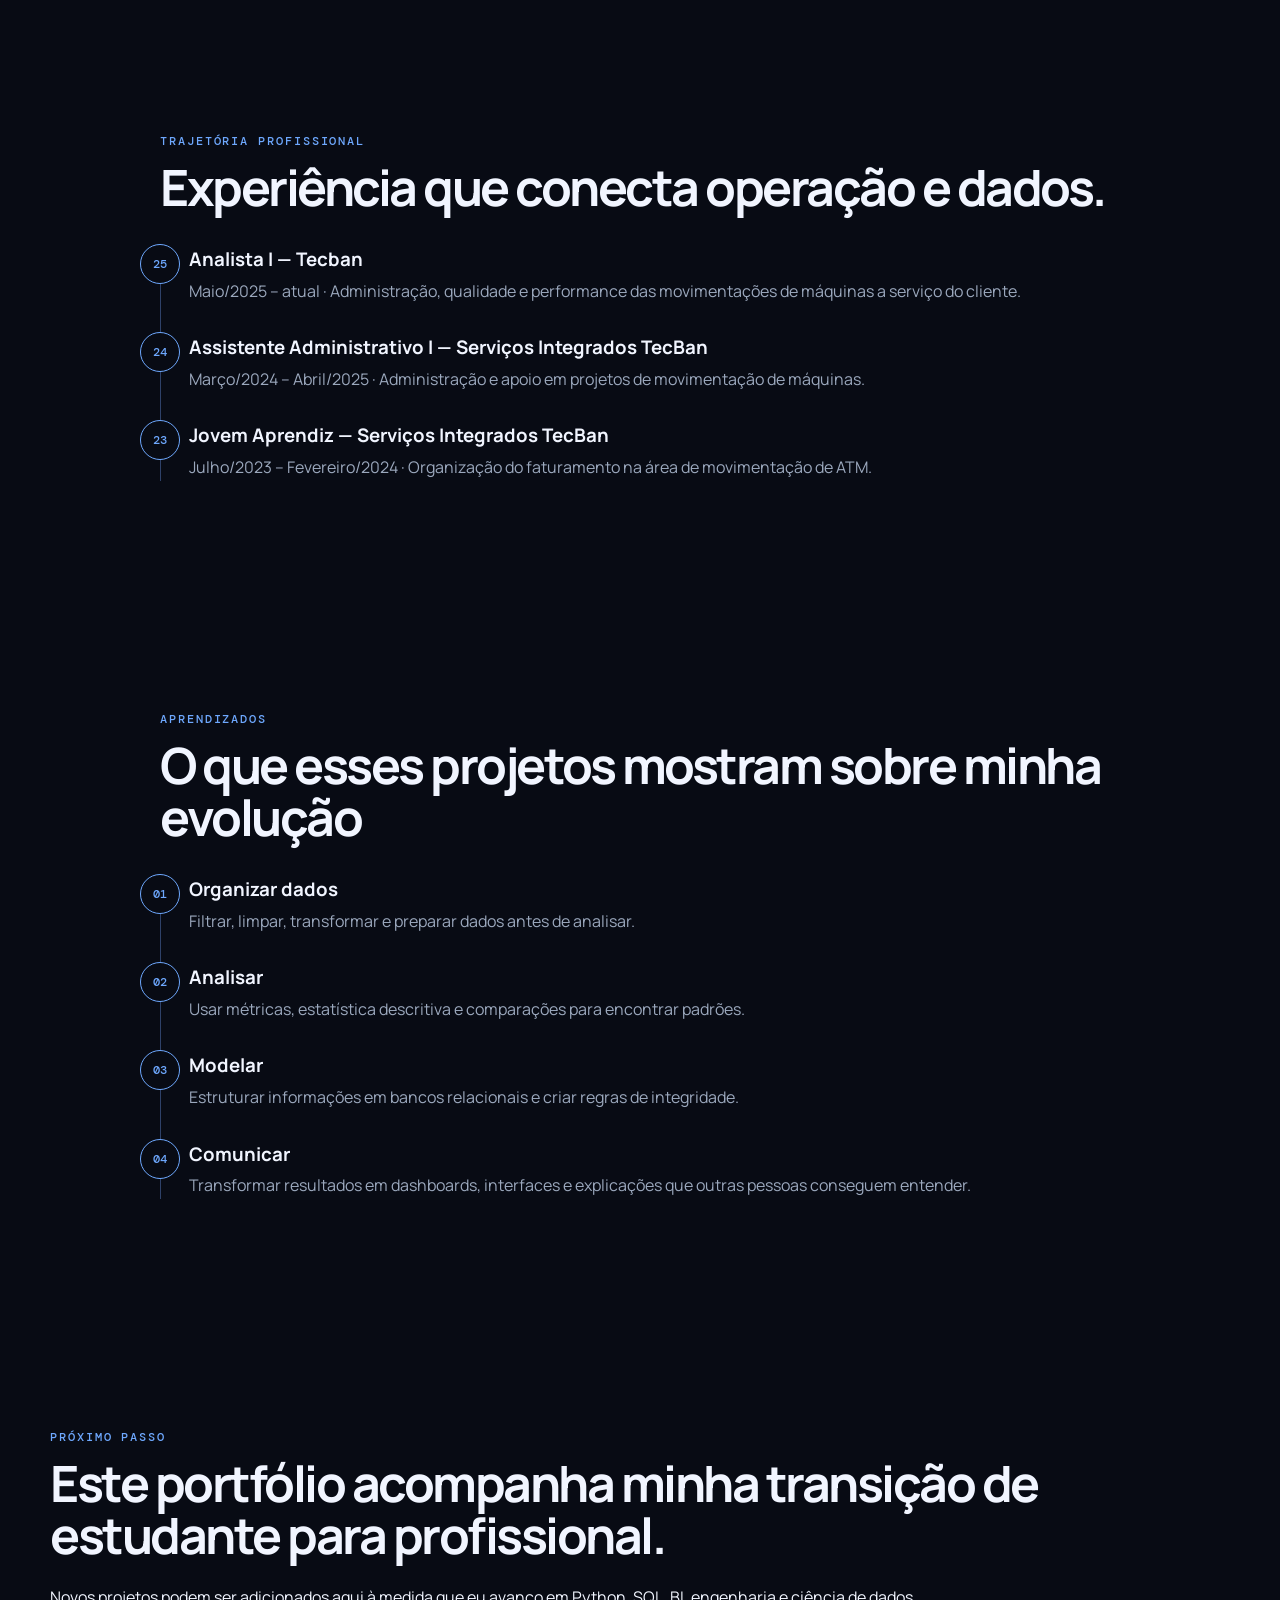
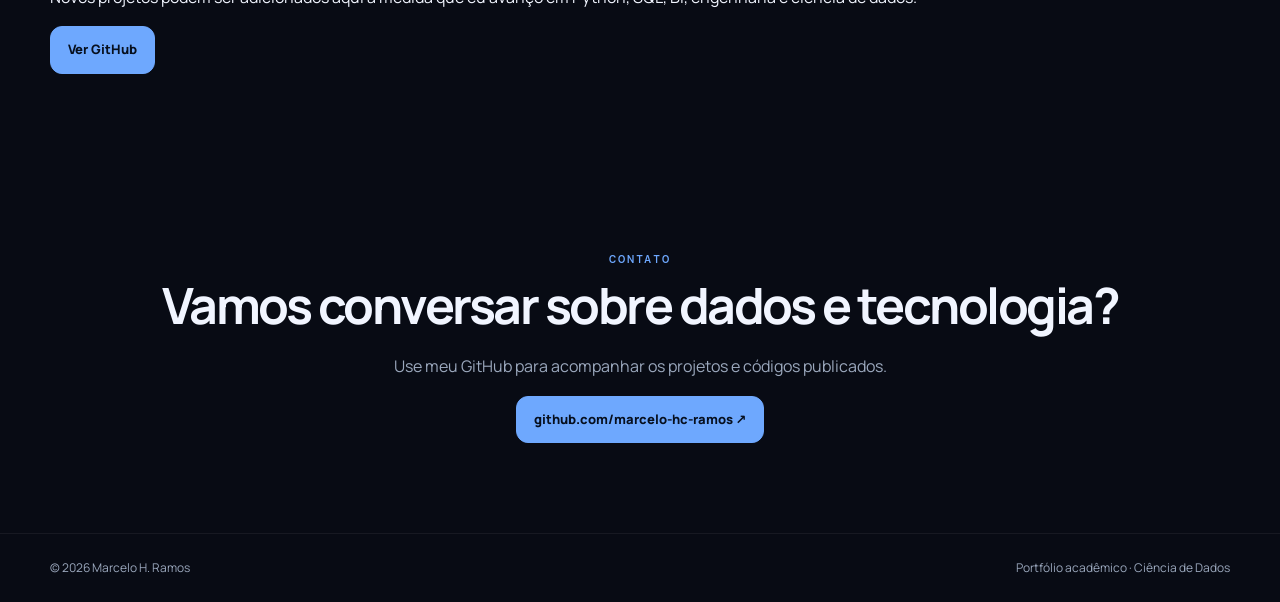
==== commit bac43707: "Add files via upload" ====
--- a/index.html
+++ b/index.html
@@ -3,20 +3,20 @@
 <head>
   <meta charset="UTF-8">
   <meta name="viewport" content="width=device-width, initial-scale=1.0">
-  <meta name="description" content="Portfólio de Marcelo Ramos — Ciência de Dados, Python, SQL, Power BI e projetos acadêmicos.">
-  <meta name="author" content="Marcelo Ramos">
-  <title>Marcelo Ramos | Portfólio</title>
+  <meta name="description" content="Portfólio de Marcelo H. Ramos — Ciência de Dados, Python, SQL, Power BI e projetos acadêmicos.">
+  <meta name="author" content="Marcelo H. Ramos">
+  <title>Marcelo H. Ramos | Portfólio</title>
   <link rel="stylesheet" href="style.css">
 </head>
 <body>
   <header class="topbar">
     <div class="container nav-wrap">
-      <a class="brand" href="#inicio"><span>MR</span> Marcelo Ramos</a>
+      <a class="brand" href="#inicio"><span>MR</span> Marcelo H. Ramos</a>
       <nav>
         <a href="#sobre">Sobre</a>
         <a href="#projetos">Projetos</a>
         <a href="#stack">Tecnologias</a>
-        <a href="#trajetoria">Aprendizados</a>
+        <a href="#experiencia">Experiência</a><a href="#trajetoria">Aprendizados</a>
         <a href="#contato">Contato</a>
       </nav>
       <button class="menu-btn" aria-label="Abrir menu">☰</button>
@@ -38,7 +38,7 @@
             <a class="btn ghost" href="https://github.com/marcelo-hc-ramos" target="_blank" rel="noopener">GitHub</a>
           </div>
           <div class="hero-tags">
-            <span>Python</span><span>SQL</span><span>Power BI</span><span>Data Analysis</span>
+            <span>Python</span><span>SQL</span><span>Power BI</span><span>Pandas</span><span>Excel</span><span>Data Analytics</span>
           </div>
         </div>
         <div class="hero-card">
@@ -62,20 +62,28 @@
     <section id="sobre" class="section">
       <div class="container narrow">
         <p class="section-kicker">SOBRE</p>
-        <h2>Um portfólio construído com problemas reais de sala de aula e prática.</h2>
+        <h2>Estudante de Ciência de Dados, com experiência operacional e foco em Data Analytics.</h2>
         <p class="lead">
-          Este portfólio reúne trabalhos que mostram diferentes etapas do ciclo de dados:
-          preparação, exploração, análise, modelagem, visualização e comunicação.
-          Também inclui desenvolvimento de aplicações e um projeto de banco de dados relacional.
+          Sou Analista I na Tecban e estudante de Ciência de Dados na FATEC Cotia.
+          Minha formação e experiência combinam rotina operacional, análise de dados,
+          Python e Power BI, com objetivo de desenvolver minha carreira na área de dados.
         </p>
         <div class="about-grid">
           <div class="about-box">
-            <h3>Meu foco</h3>
-            <p>Construir soluções com dados que sejam compreensíveis, reproduzíveis e úteis para tomada de decisão.</p>
+            <h3>Experiência</h3>
+            <p>Atuação na Tecban desde 2023, passando por Jovem Aprendiz, Assistente Administrativo I e, atualmente, Analista I, com foco em administração, qualidade e performance das movimentações de máquinas.</p>
           </div>
           <div class="about-box">
-            <h3>Como trabalho</h3>
-            <p>Parto do problema, entendo os dados, organizo a informação, construo análises e transformo o resultado em uma entrega visual ou funcional.</p>
+            <h3>Formação</h3>
+            <p>Ciência de Dados — FATEC / Centro Universitário Paula Souza. Formação presencial e noturna, com previsão de conclusão em junho de 2027.</p>
+          </div>
+          <div class="about-box">
+            <h3>Especialização contínua</h3>
+            <p>Cursos recentes em Python para Dados, estruturas de dados, funções, exceções e orientação a objetos, além de fundamentos de AWS.</p>
+          </div>
+          <div class="about-box">
+            <h3>Objetivo profissional</h3>
+            <p>Aplicar programação, análise e visualização de dados para transformar informações em soluções que apoiem decisões.</p>
           </div>
         </div>
       </div>
@@ -194,6 +202,28 @@
               <a class="project-link file-link" href="V2-finalProjeto_Inspirar.pbix" target="_blank">Arquivo Power BI ↗</a>
             </div>
           </article>
+
+          <article class="project-card" data-tags="python bi web">
+            <div class="project-cover image-cover">
+              <img src="assets/illustrations/transparencia.svg" alt="Dashboard ilustrativo do Portal da Transparência do Terceiro Setor de Cotia, com indicadores, gráfico de repasses e Power BI">
+              <span class="image-badge">05 · PROJETO INTEGRADOR I</span>
+            </div>
+            <div class="project-body">
+              <div class="project-meta"><span>Python</span><span>Excel</span><span>Power BI</span><span>HTML/CSS/JS</span></div>
+              <h3>Portal da Transparência — Terceiro Setor Cotia</h3>
+              <p>
+                Projeto acadêmico e cívico desenvolvido em equipe na FATEC Cotia, em colaboração com a Prefeitura de Cotia,
+                para organizar e visualizar dados de repasses públicos às Organizações da Sociedade Civil.
+              </p>
+              <div class="project-detail">
+                <strong>Fluxo do projeto</strong>
+                <span>dados públicos do TCE-SP → tratamento com Python e Excel → dashboards em Power BI → portal web</span>
+              </div>
+              <a class="project-link" href="https://a-capelini.github.io/transparencia.cotia/index.html" target="_blank" rel="noopener">Abrir portal ↗</a>
+              <a class="project-link" href="cases/transparencia.html">Ver case ↗</a>
+            </div>
+          </article>
+
 </div>
       </div>
     </section>
@@ -213,7 +243,20 @@
       </div>
     </section>
 
-    <section id="trajetoria" class="section timeline-section">
+    
+    <section id="experiencia" class="section">
+      <div class="container narrow">
+        <p class="section-kicker">TRAJETÓRIA PROFISSIONAL</p>
+        <h2>Experiência que conecta operação e dados.</h2>
+        <div class="timeline">
+          <div class="timeline-item"><span>25</span><div><h3>Analista I — Tecban</h3><p>Maio/2025 – atual · Administração, qualidade e performance das movimentações de máquinas a serviço do cliente.</p></div></div>
+          <div class="timeline-item"><span>24</span><div><h3>Assistente Administrativo I — Serviços Integrados TecBan</h3><p>Março/2024 – Abril/2025 · Administração e apoio em projetos de movimentação de máquinas.</p></div></div>
+          <div class="timeline-item"><span>23</span><div><h3>Jovem Aprendiz — Serviços Integrados TecBan</h3><p>Julho/2023 – Fevereiro/2024 · Organização do faturamento na área de movimentação de ATM.</p></div></div>
+        </div>
+      </div>
+    </section>
+
+<section id="trajetoria" class="section timeline-section">
       <div class="container narrow">
         <p class="section-kicker">APRENDIZADOS</p>
         <h2>O que esses projetos mostram sobre minha evolução</h2>
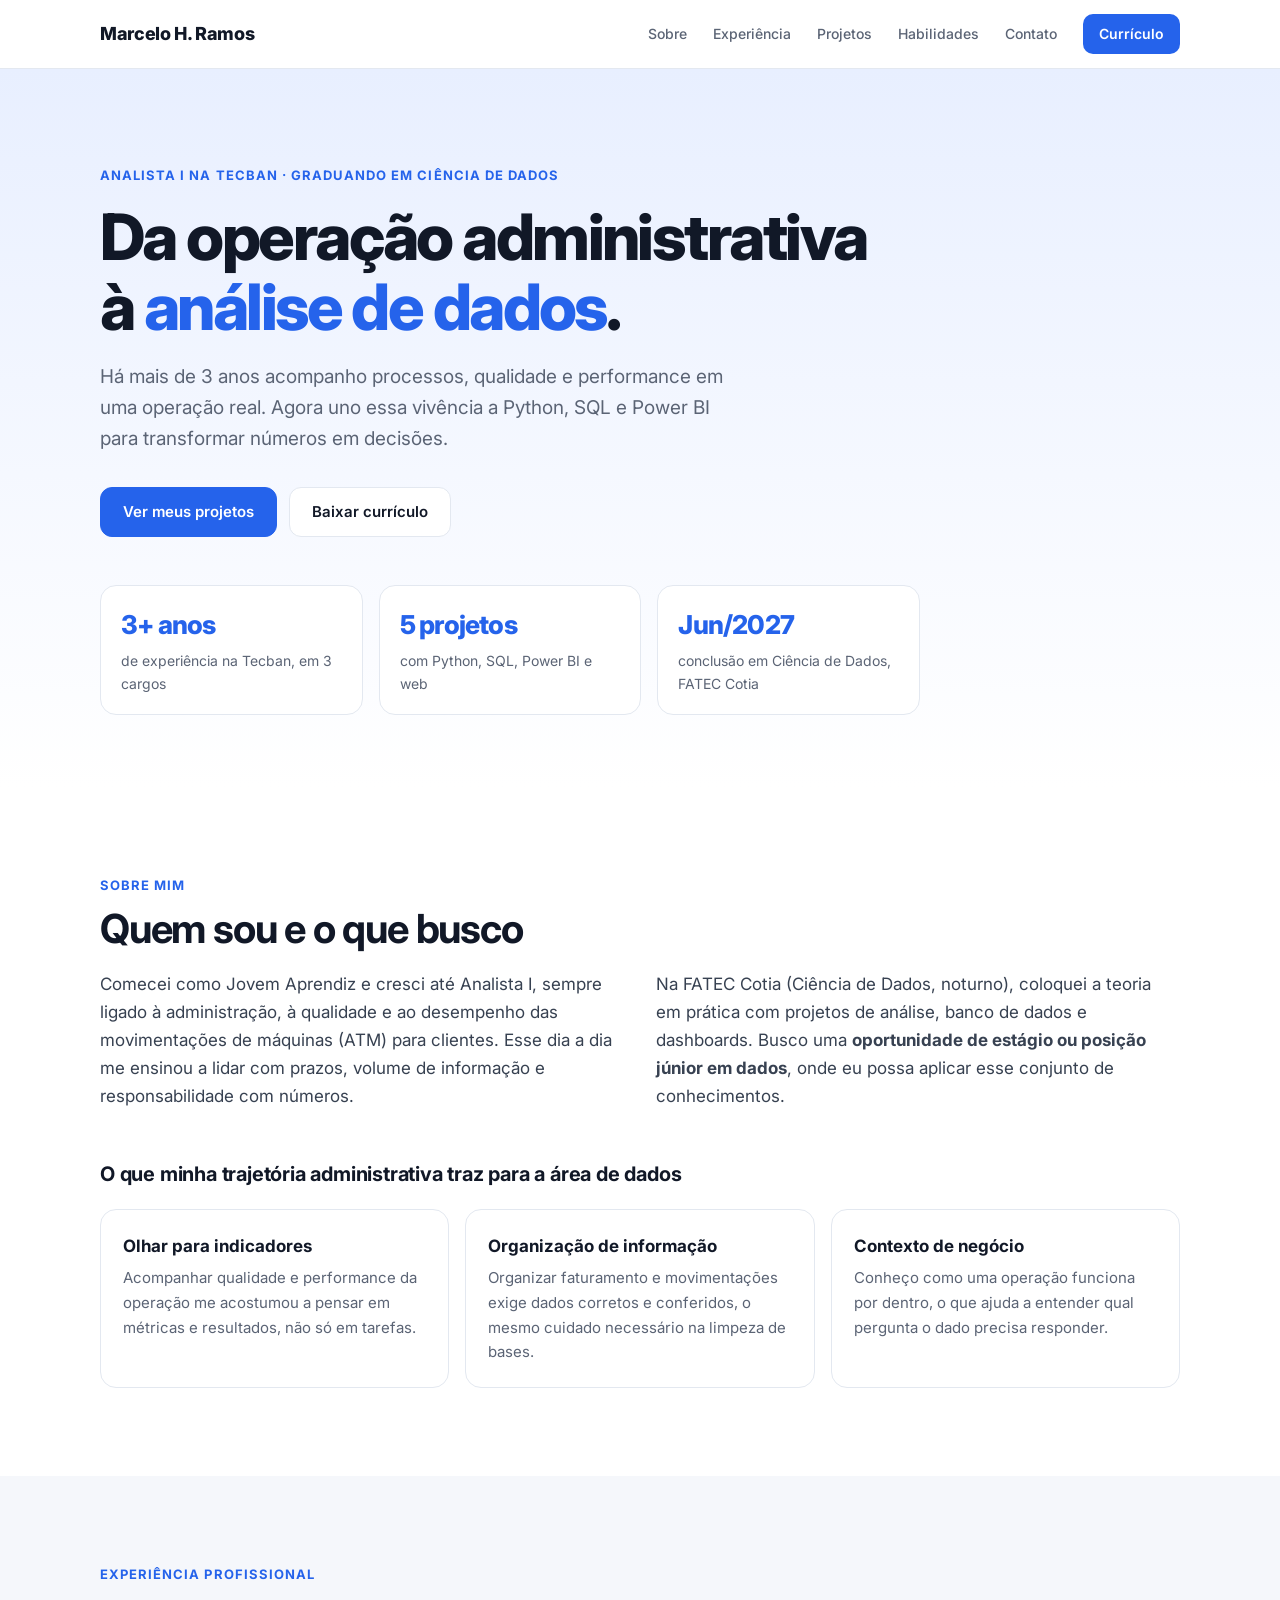
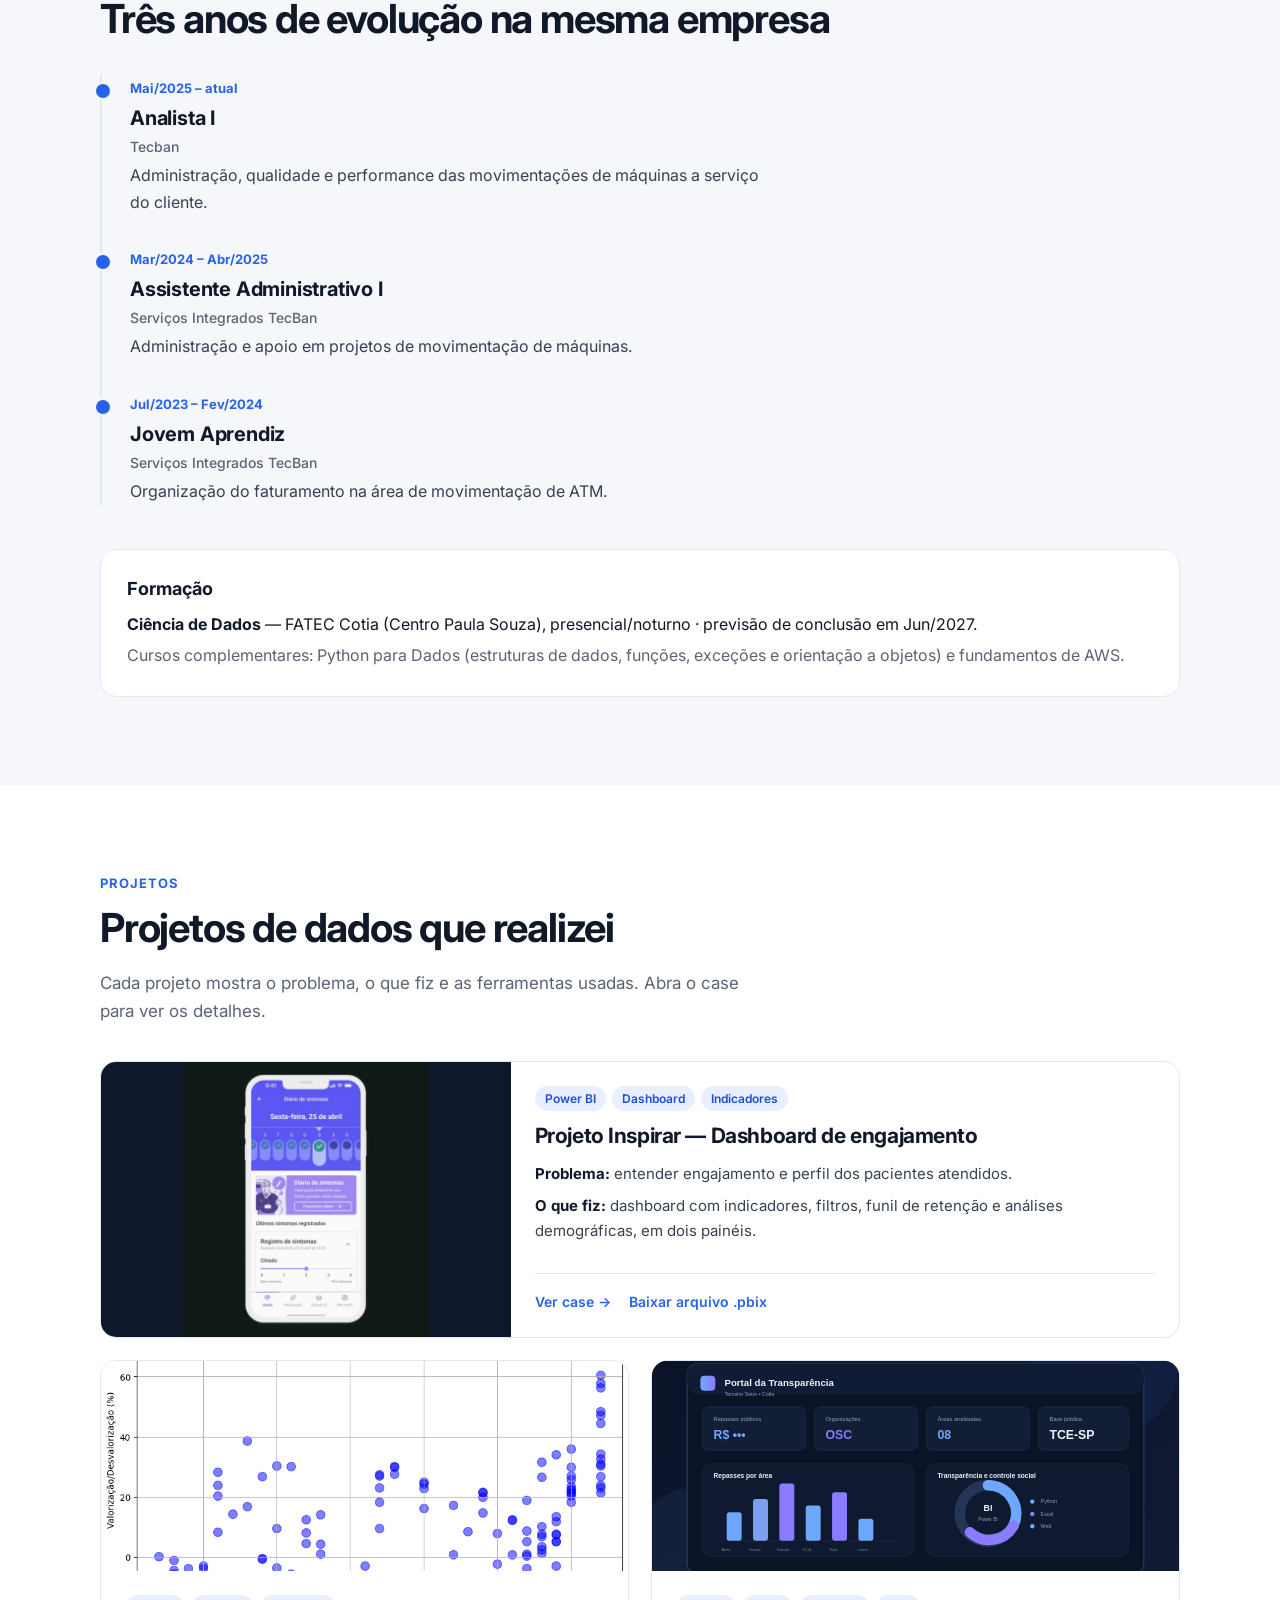
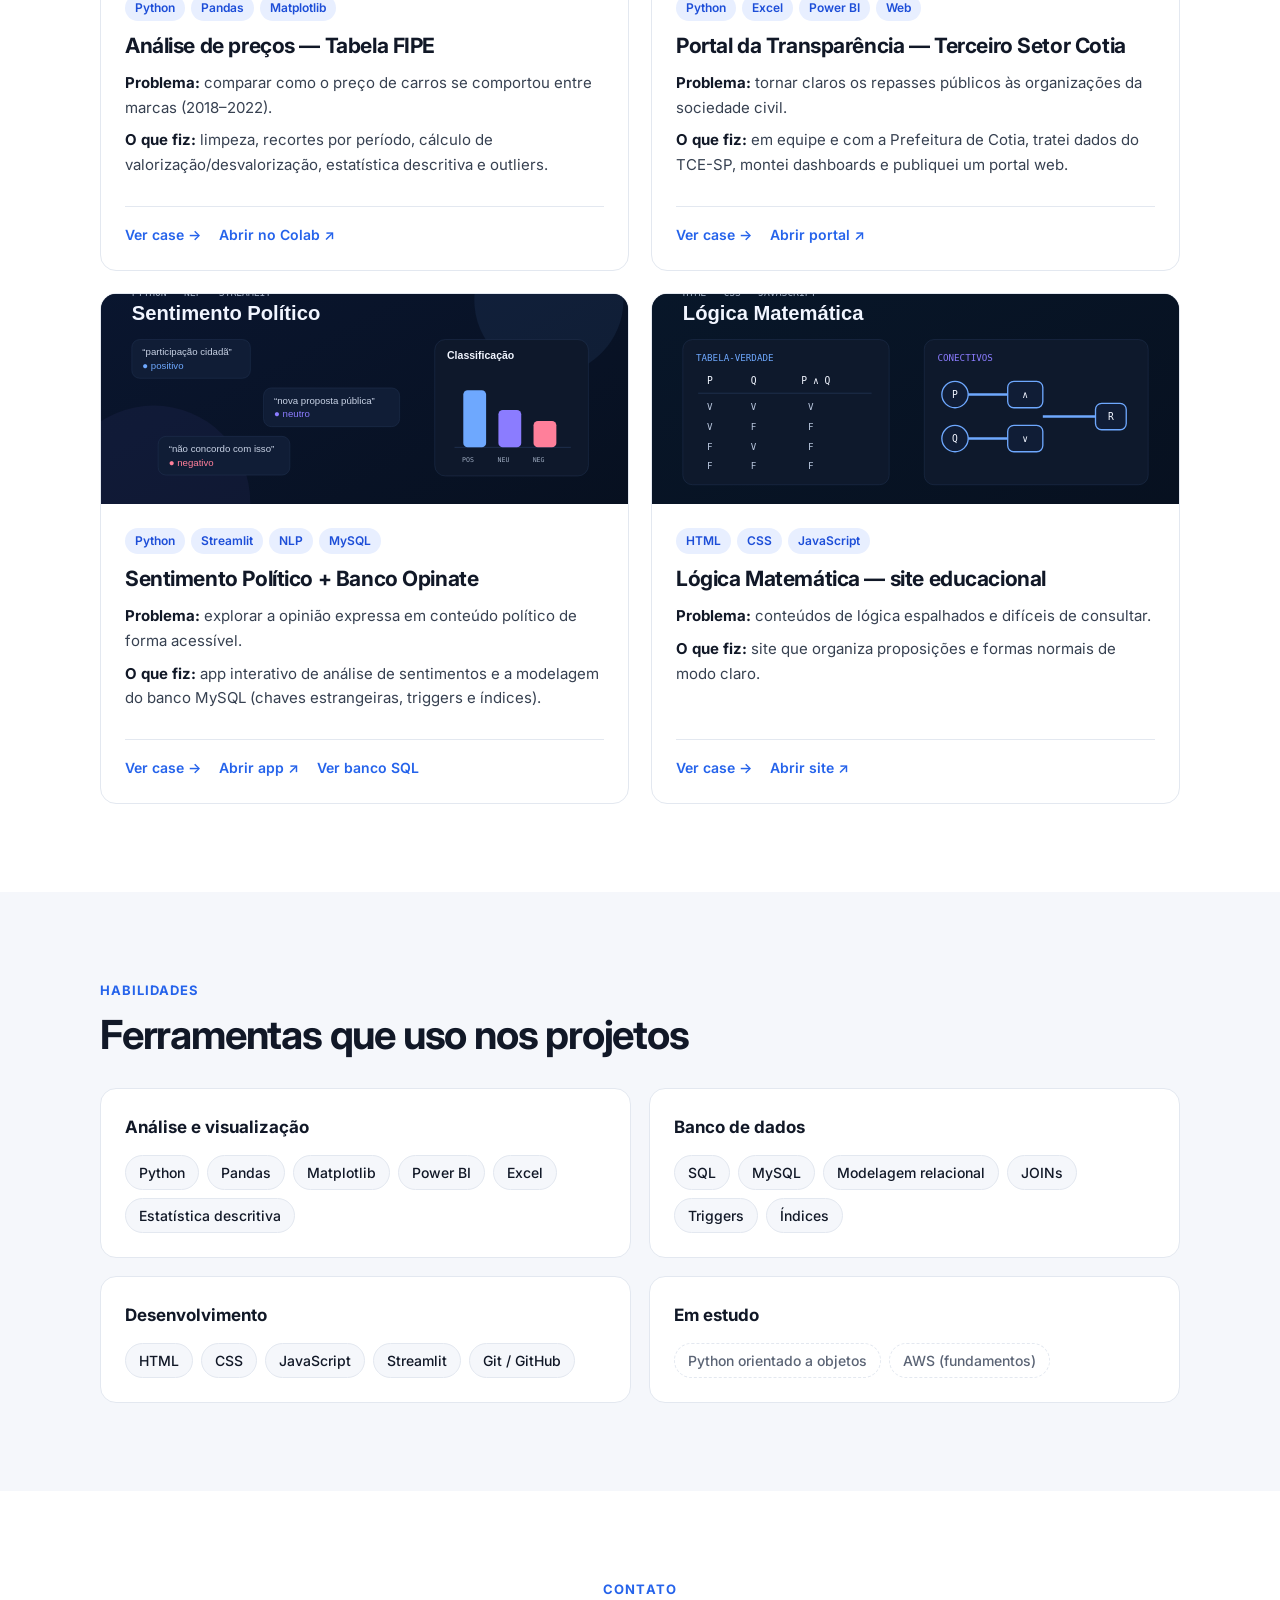
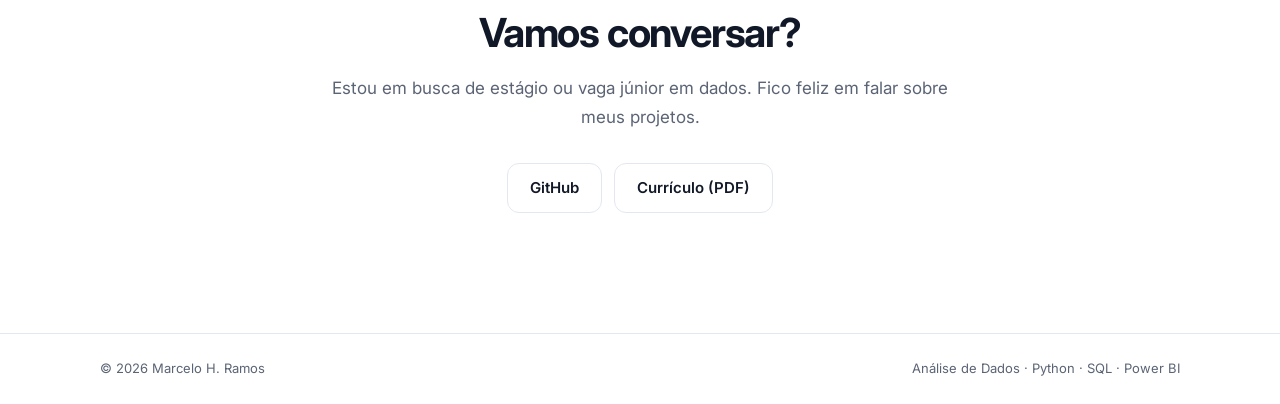
==== commit 0bb63f93: "Redesenha portfólio: foco em transição administrativo → dados, corrige caminhos quebrados e atualiza" ====
--- a/index.html
+++ b/index.html
@@ -3,289 +3,258 @@
 <head>
   <meta charset="UTF-8">
   <meta name="viewport" content="width=device-width, initial-scale=1.0">
-  <meta name="description" content="Portfólio de Marcelo H. Ramos — Ciência de Dados, Python, SQL, Power BI e projetos acadêmicos.">
+  <title>Marcelo H. Ramos | Análise de Dados</title>
+  <meta name="description" content="Marcelo H. Ramos — 3 anos de experiência em operações administrativas e graduando em Ciência de Dados. Projetos em Python, SQL e Power BI.">
   <meta name="author" content="Marcelo H. Ramos">
-  <title>Marcelo H. Ramos | Portfólio</title>
+  <meta property="og:title" content="Marcelo H. Ramos | Análise de Dados">
+  <meta property="og:description" content="Da operação administrativa à análise de dados: projetos em Python, SQL e Power BI.">
+  <meta property="og:type" content="website">
+  <link rel="preconnect" href="https://fonts.googleapis.com">
+  <link rel="preconnect" href="https://fonts.gstatic.com" crossorigin>
+  <link href="https://fonts.googleapis.com/css2?family=Inter:wght@400;500;600;700;800&display=swap" rel="stylesheet">
   <link rel="stylesheet" href="style.css">
 </head>
 <body>
+  <a class="skip" href="#conteudo">Ir para o conteúdo</a>
+
   <header class="topbar">
     <div class="container nav-wrap">
-      <a class="brand" href="#inicio"><span>MR</span> Marcelo H. Ramos</a>
-      <nav>
+      <a class="brand" href="#inicio">Marcelo H. Ramos</a>
+      <button class="menu-btn" aria-label="Abrir menu" aria-expanded="false" aria-controls="menu">☰</button>
+      <nav id="menu" aria-label="Principal">
         <a href="#sobre">Sobre</a>
+        <a href="#experiencia">Experiência</a>
         <a href="#projetos">Projetos</a>
-        <a href="#stack">Tecnologias</a>
-        <a href="#experiencia">Experiência</a><a href="#trajetoria">Aprendizados</a>
+        <a href="#habilidades">Habilidades</a>
         <a href="#contato">Contato</a>
+        <a class="nav-cta" href="files/Curriculo_Marcelo_H_Ramos.pdf" target="_blank" rel="noopener">Currículo</a>
       </nav>
-      <button class="menu-btn" aria-label="Abrir menu">☰</button>
     </div>
   </header>
 
-  <main>
+  <main id="conteudo">
+    <!-- HERO -->
     <section id="inicio" class="hero">
-      <div class="container hero-grid">
-        <div>
-          <p class="eyebrow">PORTFÓLIO ACADÊMICO &amp; PRÁTICO</p>
-          <h1>Dados transformados em<br><span class="accent">soluções que fazem sentido.</span></h1>
-          <p class="hero-text">
-            Projetos desenvolvidos ao longo da graduação, reunindo análise de dados,
-            Python, SQL, Power BI, aplicações web e fundamentos de lógica.
+      <div class="container">
+        <p class="eyebrow">Analista I na Tecban · Graduando em Ciência de Dados</p>
+        <h1>Da operação administrativa<br>à <span class="accent">análise de dados</span>.</h1>
+        <p class="hero-text">
+          Há mais de 3 anos acompanho processos, qualidade e performance em uma operação real.
+          Agora uno essa vivência a Python, SQL e Power BI para transformar números em decisões.
+        </p>
+        <div class="hero-actions">
+          <a class="btn primary" href="#projetos">Ver meus projetos</a>
+          <a class="btn" href="files/Curriculo_Marcelo_H_Ramos.pdf" target="_blank" rel="noopener">Baixar currículo</a>
+        </div>
+        <dl class="facts">
+          <div><dt>3+ anos</dt><dd>de experiência na Tecban, em 3 cargos</dd></div>
+          <div><dt>5 projetos</dt><dd>com Python, SQL, Power BI e web</dd></div>
+          <div><dt>Jun/2027</dt><dd>conclusão em Ciência de Dados, FATEC Cotia</dd></div>
+        </dl>
+      </div>
+    </section>
+
+    <!-- SOBRE -->
+    <section id="sobre" class="section">
+      <div class="container">
+        <p class="kicker">Sobre mim</p>
+        <h2>Quem sou e o que busco</h2>
+        <div class="about">
+          <p class="lead">
+            Comecei como Jovem Aprendiz e cresci até Analista I, sempre ligado à administração, à qualidade e ao
+            desempenho das movimentações de máquinas (ATM) para clientes. Esse dia a dia me ensinou a lidar com prazos,
+            volume de informação e responsabilidade com números.
           </p>
-          <div class="hero-actions">
-            <a class="btn primary" href="#projetos">Ver projetos</a>
-            <a class="btn ghost" href="https://github.com/marcelo-hc-ramos" target="_blank" rel="noopener">GitHub</a>
-          </div>
-          <div class="hero-tags">
-            <span>Python</span><span>SQL</span><span>Power BI</span><span>Pandas</span><span>Excel</span><span>Data Analytics</span>
-          </div>
-        </div>
-        <div class="hero-card">
-          <div class="code-window">
-            <div class="window-top"><span></span><span></span><span></span></div>
-            <pre><code>data = clean(dataset)
-insights = analyze(data)
-dashboard = visualize(insights)
-
-print("problema → dados → decisão")</code></pre>
-          </div>
-          <div class="metric-row">
-            <div><strong>05</strong><small>projetos</small></div>
-            <div><strong>04+</strong><small>áreas técnicas</small></div>
-            <div><strong>100%</strong><small>aprendizado prático</small></div>
-          </div>
-        </div>
-      </div>
-    </section>
-
-    <section id="sobre" class="section">
-      <div class="container narrow">
-        <p class="section-kicker">SOBRE</p>
-        <h2>Estudante de Ciência de Dados, com experiência operacional e foco em Data Analytics.</h2>
-        <p class="lead">
-          Sou Analista I na Tecban e estudante de Ciência de Dados na FATEC Cotia.
-          Minha formação e experiência combinam rotina operacional, análise de dados,
-          Python e Power BI, com objetivo de desenvolver minha carreira na área de dados.
-        </p>
-        <div class="about-grid">
-          <div class="about-box">
-            <h3>Experiência</h3>
-            <p>Atuação na Tecban desde 2023, passando por Jovem Aprendiz, Assistente Administrativo I e, atualmente, Analista I, com foco em administração, qualidade e performance das movimentações de máquinas.</p>
-          </div>
-          <div class="about-box">
-            <h3>Formação</h3>
-            <p>Ciência de Dados — FATEC / Centro Universitário Paula Souza. Formação presencial e noturna, com previsão de conclusão em junho de 2027.</p>
-          </div>
-          <div class="about-box">
-            <h3>Especialização contínua</h3>
-            <p>Cursos recentes em Python para Dados, estruturas de dados, funções, exceções e orientação a objetos, além de fundamentos de AWS.</p>
-          </div>
-          <div class="about-box">
-            <h3>Objetivo profissional</h3>
-            <p>Aplicar programação, análise e visualização de dados para transformar informações em soluções que apoiem decisões.</p>
-          </div>
-        </div>
-      </div>
-    </section>
-
-    <section id="projetos" class="section projects-section">
-      <div class="container">
-        <p class="section-kicker">PROJETOS</p>
-        <div class="section-head">
-          <div>
-            <h2>Projetos em destaque</h2>
-            <p>Seleção dos trabalhos que melhor representam meu desenvolvimento técnico.</p>
-          </div>
-          <div class="filter-group" role="group" aria-label="Filtros de projetos">
-            <button class="filter active" data-filter="all">Todos</button>
-            <button class="filter" data-filter="python">Python</button>
-            <button class="filter" data-filter="bi">BI</button>
-            <button class="filter" data-filter="sql">SQL</button>
-            <button class="filter" data-filter="web">Web</button>
-          </div>
-        </div>
-
-        <div class="projects-grid">
-          <article class="project-card featured" data-tags="python web sql">
-            <div class="project-cover image-cover">
-              <img src="assets/illustrations/sentimento.svg" alt="Ilustração de análise de sentimentos políticos com textos, categorias e gráfico de classificação">
-              <span class="image-badge">01 · PYTHON · NLP</span>
-            </div>
-            <div class="project-body">
-              <div class="project-meta"><span>Python</span><span>Streamlit</span><span>SQL</span><span>Análise de Sentimentos</span></div>
-              <h3>Sentimento Político</h3>
-              <p>
-                Aplicação interativa para explorar análise de sentimentos em conteúdo político,
-                transformando dados textuais em visualizações e interpretações mais acessíveis.
-              </p>
-              <div class="project-detail">
-                <strong>O que demonstra</strong>
-                <span>tratamento de dados + análise textual + interface interativa</span>
-              </div>
-              <a class="project-link" href="https://sentimento-politico.streamlit.app" target="_blank" rel="noopener">Abrir aplicação ↗</a>
-
-              <div class="project-complement">
-                <img class="complement-image" src="assets/illustrations/sql.svg" alt="Diagrama ilustrativo da modelagem relacional do Database Opinate">
-                <div class="complement-label">COMPLEMENTO TÉCNICO</div>
-                <h4>Database Opinate</h4>
-                <p>
-                  Banco de dados relacional que complementa o projeto, modelando usuários, propostas,
-                  comentários, votos, comunidades e parlamentares. O código utiliza MySQL 8+, chaves
-                  estrangeiras, triggers e índices.
-                </p>
-                <div class="complement-tags"><span>MySQL 8+</span><span>Modelagem relacional</span><span>Triggers</span><span>Índices</span></div>
-                <a class="project-link" href="Database%20Opinate.sql" target="_blank">Ver código SQL ↗</a>
-              </div>
-            </div>
-          </article>
-
-          <article class="project-card" data-tags="web">
-            <div class="project-cover image-cover">
-              <img src="assets/illustrations/logica.svg" alt="Ilustração de lógica matemática com tabela-verdade e conectivos lógicos">
-              <span class="image-badge">02 · WEB · EDUCAÇÃO</span>
-            </div>
-            <div class="project-body">
-              <div class="project-meta"><span>HTML</span><span>CSS</span><span>JavaScript</span></div>
-              <h3>Lógica Matemática</h3>
-              <p>
-                Site educacional criado para organizar conteúdos de Lógica Matemática,
-                tornando temas como proposições e formas normais mais fáceis de consultar.
-              </p>
-              <div class="project-detail">
-                <strong>O que demonstra</strong>
-                <span>estruturação de conteúdo + front-end + experiência de aprendizagem</span>
-              </div>
-              <a class="project-link" href="https://marcelo-hc-ramos.github.io/trabalhologicamatematica/" target="_blank" rel="noopener">Ver projeto ↗</a>
-            </div>
-          </article>
-
-          <article class="project-card" data-tags="python">
-            <div class="project-cover image-cover">
-              <img src="assets/fipe_plot_95_0.png" alt="Gráfico de dispersão da valorização e desvalorização da Tabela FIPE">
-              <span class="image-badge">03 · PYTHON · FIPE</span>
-            </div>
-            <div class="project-body">
-              <div class="project-meta"><span>Python</span><span>Pandas</span><span>Matplotlib</span></div>
+          <p class="lead">
+            Na FATEC Cotia (Ciência de Dados, noturno), coloquei a teoria em prática com projetos de análise, banco de
+            dados e dashboards. Busco uma <strong>oportunidade de estágio ou posição júnior em dados</strong>, onde eu
+            possa aplicar esse conjunto de conhecimentos.
+          </p>
+        </div>
+
+        <h3 class="sub">O que minha trajetória administrativa traz para a área de dados</h3>
+        <div class="bridge">
+          <article>
+            <h4>Olhar para indicadores</h4>
+            <p>Acompanhar qualidade e performance da operação me acostumou a pensar em métricas e resultados, não só em tarefas.</p>
+          </article>
+          <article>
+            <h4>Organização de informação</h4>
+            <p>Organizar faturamento e movimentações exige dados corretos e conferidos, o mesmo cuidado necessário na limpeza de bases.</p>
+          </article>
+          <article>
+            <h4>Contexto de negócio</h4>
+            <p>Conheço como uma operação funciona por dentro, o que ajuda a entender qual pergunta o dado precisa responder.</p>
+          </article>
+        </div>
+      </div>
+    </section>
+
+    <!-- EXPERIÊNCIA -->
+    <section id="experiencia" class="section alt">
+      <div class="container">
+        <p class="kicker">Experiência profissional</p>
+        <h2>Três anos de evolução na mesma empresa</h2>
+        <ol class="timeline">
+          <li>
+            <span class="period">Mai/2025 – atual</span>
+            <h3>Analista I <small>Tecban</small></h3>
+            <p>Administração, qualidade e performance das movimentações de máquinas a serviço do cliente.</p>
+          </li>
+          <li>
+            <span class="period">Mar/2024 – Abr/2025</span>
+            <h3>Assistente Administrativo I <small>Serviços Integrados TecBan</small></h3>
+            <p>Administração e apoio em projetos de movimentação de máquinas.</p>
+          </li>
+          <li>
+            <span class="period">Jul/2023 – Fev/2024</span>
+            <h3>Jovem Aprendiz <small>Serviços Integrados TecBan</small></h3>
+            <p>Organização do faturamento na área de movimentação de ATM.</p>
+          </li>
+        </ol>
+        <div class="edu">
+          <h3>Formação</h3>
+          <p><strong>Ciência de Dados</strong> — FATEC Cotia (Centro Paula Souza), presencial/noturno · previsão de conclusão em Jun/2027.</p>
+          <p class="muted">Cursos complementares: Python para Dados (estruturas de dados, funções, exceções e orientação a objetos) e fundamentos de AWS.</p>
+        </div>
+      </div>
+    </section>
+
+    <!-- PROJETOS -->
+    <section id="projetos" class="section">
+      <div class="container">
+        <p class="kicker">Projetos</p>
+        <h2>Projetos de dados que realizei</h2>
+        <p class="section-sub">Cada projeto mostra o problema, o que fiz e as ferramentas usadas. Abra o case para ver os detalhes.</p>
+
+        <div class="projects">
+          <!-- Inspirar -->
+          <article class="card project featured">
+            <div class="cover cover-contain"><img src="assets/inspirar_preview.jpg" alt="Identidade visual do Projeto Inspirar" loading="lazy"></div>
+            <div class="body">
+              <div class="tags"><span>Power BI</span><span>Dashboard</span><span>Indicadores</span></div>
+              <h3>Projeto Inspirar — Dashboard de engajamento</h3>
+              <ul class="facts-list">
+                <li><b>Problema:</b> entender engajamento e perfil dos pacientes atendidos.</li>
+                <li><b>O que fiz:</b> dashboard com indicadores, filtros, funil de retenção e análises demográficas, em dois painéis.</li>
+              </ul>
+              <div class="links">
+                <a href="cases/inspirar.html">Ver case →</a>
+                <a href="files/V2-finalProjeto_Inspirar.pbix" download>Baixar arquivo .pbix</a>
+              </div>
+            </div>
+          </article>
+
+          <!-- FIPE -->
+          <article class="card project">
+            <div class="cover"><img src="assets/fipe_plot_95_0.png" alt="Gráfico de dispersão da valorização e desvalorização na Tabela FIPE" loading="lazy"></div>
+            <div class="body">
+              <div class="tags"><span>Python</span><span>Pandas</span><span>Matplotlib</span></div>
               <h3>Análise de preços — Tabela FIPE</h3>
-              <p>
-                Pipeline exploratório com filtragem de marcas, limpeza, seleção de períodos,
-                cálculo de valorização/desvalorização, estatística descritiva e identificação de outliers.
-              </p>
-              <div class="project-detail">
-                <strong>Escopo</strong>
-                <span>2018–2022 · Toyota · Honda · Hyundai · Renault · Volkswagen</span>
-              </div>
-              <div class="project-actions">
-                <a class="project-link" href="https://colab.research.google.com/github/marcelo-hc-ramos/portfolio/blob/main/FIPE_Analise_Completa_Colab.ipynb" target="_blank" rel="noopener">Abrir no Google Colab ↗</a>
-                <a class="project-link file-link" href="FIPE_Analise_Completa_Colab.ipynb" target="_blank">Ver notebook ↗</a>
-              </div>
-            </div>
-          </article>
-
-          <article class="project-card featured" data-tags="bi">
-            <div class="project-cover image-cover inspirar-cover">
-              <img src="assets/inspirar_preview.jpg" alt="Preview visual do Projeto Inspirar">
-              <div class="image-overlay"><strong>04 · PROJETO INSPIRAR</strong><span>Dashboard e análise de dados</span></div>
-            </div>
-            <div class="project-body">
-              <div class="project-meta"><span>Power BI</span><span>Dashboard</span><span>Indicadores</span></div>
-              <h3>Projeto Inspirar</h3>
-              <p>
-                Dashboard analítico com foco em engajamento e perfil de pacientes,
-                reunindo indicadores, filtros, funil de retenção e análises demográficas.
-              </p>
-              <div class="project-detail">
-                <strong>Painéis</strong>
-                <span>Visão Geral do Engajamento · Perfil dos Pacientes</span>
-              </div>
-              <a class="project-link file-link" href="V2-finalProjeto_Inspirar.pbix" target="_blank">Arquivo Power BI ↗</a>
-            </div>
-          </article>
-
-          <article class="project-card" data-tags="python bi web">
-            <div class="project-cover image-cover">
-              <img src="assets/illustrations/transparencia.svg" alt="Dashboard ilustrativo do Portal da Transparência do Terceiro Setor de Cotia, com indicadores, gráfico de repasses e Power BI">
-              <span class="image-badge">05 · PROJETO INTEGRADOR I</span>
-            </div>
-            <div class="project-body">
-              <div class="project-meta"><span>Python</span><span>Excel</span><span>Power BI</span><span>HTML/CSS/JS</span></div>
+              <ul class="facts-list">
+                <li><b>Problema:</b> comparar como o preço de carros se comportou entre marcas (2018–2022).</li>
+                <li><b>O que fiz:</b> limpeza, recortes por período, cálculo de valorização/desvalorização, estatística descritiva e outliers.</li>
+              </ul>
+              <div class="links">
+                <a href="cases/fipe.html">Ver case →</a>
+                <a href="https://colab.research.google.com/github/Marcelo-HC-Ramos/portfolio/blob/main/files/FIPE_Analise_Completa_Colab.ipynb" target="_blank" rel="noopener">Abrir no Colab ↗</a>
+              </div>
+            </div>
+          </article>
+
+          <!-- Transparência -->
+          <article class="card project">
+            <div class="cover"><img src="assets/illustrations/transparencia.svg" alt="Painel do Portal da Transparência do Terceiro Setor de Cotia" loading="lazy"></div>
+            <div class="body">
+              <div class="tags"><span>Python</span><span>Excel</span><span>Power BI</span><span>Web</span></div>
               <h3>Portal da Transparência — Terceiro Setor Cotia</h3>
-              <p>
-                Projeto acadêmico e cívico desenvolvido em equipe na FATEC Cotia, em colaboração com a Prefeitura de Cotia,
-                para organizar e visualizar dados de repasses públicos às Organizações da Sociedade Civil.
-              </p>
-              <div class="project-detail">
-                <strong>Fluxo do projeto</strong>
-                <span>dados públicos do TCE-SP → tratamento com Python e Excel → dashboards em Power BI → portal web</span>
-              </div>
-              <a class="project-link" href="https://a-capelini.github.io/transparencia.cotia/index.html" target="_blank" rel="noopener">Abrir portal ↗</a>
-              <a class="project-link" href="cases/transparencia.html">Ver case ↗</a>
-            </div>
-          </article>
-
-</div>
-      </div>
-    </section>
-
-    <section id="stack" class="section">
-      <div class="container">
-        <p class="section-kicker">STACK</p>
-        <h2>Tecnologias que aparecem nos projetos</h2>
-        <div class="skills-grid">
-          <div class="skill-card"><span class="skill-icon">🐍</span><div><h3>Python</h3><p>Pandas, análise e preparação de dados, visualização.</p></div></div>
-          <div class="skill-card"><span class="skill-icon">🗄️</span><div><h3>SQL</h3><p>Modelagem relacional, constraints, joins, triggers e índices.</p></div></div>
-          <div class="skill-card"><span class="skill-icon">📊</span><div><h3>Power BI</h3><p>Dashboards, indicadores, filtros e exploração visual.</p></div></div>
-          <div class="skill-card"><span class="skill-icon">📈</span><div><h3>Análise de Dados</h3><p>Limpeza, métricas, estatística descritiva e identificação de padrões.</p></div></div>
-          <div class="skill-card"><span class="skill-icon">🌐</span><div><h3>Web</h3><p>HTML, CSS e JavaScript para experiências interativas.</p></div></div>
-          <div class="skill-card"><span class="skill-icon">🧠</span><div><h3>Lógica</h3><p>Proposições, formas normais, estruturas de raciocínio e conteúdo educacional.</p></div></div>
-        </div>
-      </div>
-    </section>
-
-    
-    <section id="experiencia" class="section">
-      <div class="container narrow">
-        <p class="section-kicker">TRAJETÓRIA PROFISSIONAL</p>
-        <h2>Experiência que conecta operação e dados.</h2>
-        <div class="timeline">
-          <div class="timeline-item"><span>25</span><div><h3>Analista I — Tecban</h3><p>Maio/2025 – atual · Administração, qualidade e performance das movimentações de máquinas a serviço do cliente.</p></div></div>
-          <div class="timeline-item"><span>24</span><div><h3>Assistente Administrativo I — Serviços Integrados TecBan</h3><p>Março/2024 – Abril/2025 · Administração e apoio em projetos de movimentação de máquinas.</p></div></div>
-          <div class="timeline-item"><span>23</span><div><h3>Jovem Aprendiz — Serviços Integrados TecBan</h3><p>Julho/2023 – Fevereiro/2024 · Organização do faturamento na área de movimentação de ATM.</p></div></div>
-        </div>
-      </div>
-    </section>
-
-<section id="trajetoria" class="section timeline-section">
-      <div class="container narrow">
-        <p class="section-kicker">APRENDIZADOS</p>
-        <h2>O que esses projetos mostram sobre minha evolução</h2>
-        <div class="timeline">
-          <div class="timeline-item"><span>01</span><div><h3>Organizar dados</h3><p>Filtrar, limpar, transformar e preparar dados antes de analisar.</p></div></div>
-          <div class="timeline-item"><span>02</span><div><h3>Analisar</h3><p>Usar métricas, estatística descritiva e comparações para encontrar padrões.</p></div></div>
-          <div class="timeline-item"><span>03</span><div><h3>Modelar</h3><p>Estruturar informações em bancos relacionais e criar regras de integridade.</p></div></div>
-          <div class="timeline-item"><span>04</span><div><h3>Comunicar</h3><p>Transformar resultados em dashboards, interfaces e explicações que outras pessoas conseguem entender.</p></div></div>
-        </div>
-      </div>
-    </section>
-
-    <section class="section callout">
-      <div class="container callout-box">
-        <div>
-          <p class="section-kicker">PRÓXIMO PASSO</p>
-          <h2>Este portfólio acompanha minha transição de estudante para profissional.</h2>
-          <p>Novos projetos podem ser adicionados aqui à medida que eu avanço em Python, SQL, BI, engenharia e ciência de dados.</p>
-        </div>
-        <a class="btn primary" href="https://github.com/marcelo-hc-ramos" target="_blank" rel="noopener">Ver GitHub</a>
-      </div>
-    </section>
-
-    <section id="contato" class="section contact-section">
-      <div class="container narrow center">
-        <p class="section-kicker">CONTATO</p>
-        <h2>Vamos conversar sobre dados e tecnologia?</h2>
-        <p class="lead">Use meu GitHub para acompanhar os projetos e códigos publicados.</p>
-        <a class="btn primary" href="https://github.com/marcelo-hc-ramos" target="_blank" rel="noopener">github.com/marcelo-hc-ramos ↗</a>
+              <ul class="facts-list">
+                <li><b>Problema:</b> tornar claros os repasses públicos às organizações da sociedade civil.</li>
+                <li><b>O que fiz:</b> em equipe e com a Prefeitura de Cotia, tratei dados do TCE-SP, montei dashboards e publiquei um portal web.</li>
+              </ul>
+              <div class="links">
+                <a href="cases/transparencia.html">Ver case →</a>
+                <a href="https://a-capelini.github.io/transparencia.cotia/index.html" target="_blank" rel="noopener">Abrir portal ↗</a>
+              </div>
+            </div>
+          </article>
+
+          <!-- Sentimento + Opinate -->
+          <article class="card project">
+            <div class="cover"><img src="assets/illustrations/sentimento.svg" alt="Análise de sentimentos políticos em textos" loading="lazy"></div>
+            <div class="body">
+              <div class="tags"><span>Python</span><span>Streamlit</span><span>NLP</span><span>MySQL</span></div>
+              <h3>Sentimento Político + Banco Opinate</h3>
+              <ul class="facts-list">
+                <li><b>Problema:</b> explorar a opinião expressa em conteúdo político de forma acessível.</li>
+                <li><b>O que fiz:</b> app interativo de análise de sentimentos e a modelagem do banco MySQL (chaves estrangeiras, triggers e índices).</li>
+              </ul>
+              <div class="links">
+                <a href="cases/sentimento.html">Ver case →</a>
+                <a href="https://sentimento-politico.streamlit.app" target="_blank" rel="noopener">Abrir app ↗</a>
+                <a href="cases/opinate.html">Ver banco SQL</a>
+              </div>
+            </div>
+          </article>
+
+          <!-- Lógica -->
+          <article class="card project">
+            <div class="cover"><img src="assets/illustrations/logica.svg" alt="Tabela-verdade e conectivos lógicos" loading="lazy"></div>
+            <div class="body">
+              <div class="tags"><span>HTML</span><span>CSS</span><span>JavaScript</span></div>
+              <h3>Lógica Matemática — site educacional</h3>
+              <ul class="facts-list">
+                <li><b>Problema:</b> conteúdos de lógica espalhados e difíceis de consultar.</li>
+                <li><b>O que fiz:</b> site que organiza proposições e formas normais de modo claro.</li>
+              </ul>
+              <div class="links">
+                <a href="cases/logica.html">Ver case →</a>
+                <a href="https://marcelo-hc-ramos.github.io/trabalhologicamatematica/" target="_blank" rel="noopener">Abrir site ↗</a>
+              </div>
+            </div>
+          </article>
+        </div>
+      </div>
+    </section>
+
+    <!-- HABILIDADES -->
+    <section id="habilidades" class="section alt">
+      <div class="container">
+        <p class="kicker">Habilidades</p>
+        <h2>Ferramentas que uso nos projetos</h2>
+        <div class="skills">
+          <article>
+            <h3>Análise e visualização</h3>
+            <ul class="chips"><li>Python</li><li>Pandas</li><li>Matplotlib</li><li>Power BI</li><li>Excel</li><li>Estatística descritiva</li></ul>
+          </article>
+          <article>
+            <h3>Banco de dados</h3>
+            <ul class="chips"><li>SQL</li><li>MySQL</li><li>Modelagem relacional</li><li>JOINs</li><li>Triggers</li><li>Índices</li></ul>
+          </article>
+          <article>
+            <h3>Desenvolvimento</h3>
+            <ul class="chips"><li>HTML</li><li>CSS</li><li>JavaScript</li><li>Streamlit</li><li>Git / GitHub</li></ul>
+          </article>
+          <article>
+            <h3>Em estudo</h3>
+            <ul class="chips muted-chips"><li>Python orientado a objetos</li><li>AWS (fundamentos)</li></ul>
+          </article>
+        </div>
+      </div>
+    </section>
+
+    <!-- CONTATO -->
+    <section id="contato" class="section contact">
+      <div class="container">
+        <p class="kicker">Contato</p>
+        <h2>Vamos conversar?</h2>
+        <p class="section-sub">Estou em busca de estágio ou vaga júnior em dados. Fico feliz em falar sobre meus projetos.</p>
+        <div class="hero-actions contact-actions">
+          <a class="btn primary" id="link-email" href="#" hidden>E-mail</a>
+          <a class="btn" id="link-linkedin" href="#" target="_blank" rel="noopener" hidden>LinkedIn</a>
+          <a class="btn" href="https://github.com/Marcelo-HC-Ramos" target="_blank" rel="noopener">GitHub</a>
+          <a class="btn" href="files/Curriculo_Marcelo_H_Ramos.pdf" target="_blank" rel="noopener">Currículo (PDF)</a>
+        </div>
       </div>
     </section>
   </main>
@@ -293,7 +262,7 @@
   <footer>
     <div class="container footer-wrap">
       <span>© <span id="year"></span> Marcelo H. Ramos</span>
-      <span>Portfólio acadêmico · Ciência de Dados</span>
+      <span>Análise de Dados · Python · SQL · Power BI</span>
     </div>
   </footer>
 
--- a/style.css
+++ b/style.css
@@ -1,25 +1,126 @@
-/* Theme: Azul tecnológico + azul-violeta | atualizado 2026-08-17 */
-@import url('https://fonts.googleapis.com/css2?family=DM+Mono:wght@400;500&family=Manrope:wght@400;500;600;700;800&display=swap');
-:root{--bg:#080B14;--panel:#0F1524;--text:#F1F5FF;--muted:#9BA8BD;--line:#202C45;--accent:#6EA8FE;--blue:#8B7CFF;--max:1180px;--radius:22px}*{box-sizing:border-box}html{scroll-behavior:smooth}body{margin:0;background:radial-gradient(circle at 82% 2%,#16264A 0,transparent 33%),var(--bg);color:var(--text);font-family:Manrope,system-ui,sans-serif;line-height:1.65}a{color:inherit;text-decoration:none}.container{width:min(var(--max),calc(100% - 36px));margin:auto}.narrow{max-width:960px}.center{text-align:center}.topbar{position:sticky;top:0;z-index:20;background:rgba(7,16,14,.84);backdrop-filter:blur(16px);border-bottom:1px solid rgba(255,255,255,.05)}.nav-wrap{height:74px;display:flex;align-items:center;justify-content:space-between}.brand{display:flex;gap:10px;align-items:center;letter-spacing:-.03em}.brand span{display:grid;place-items:center;width:36px;height:36px;border:1px solid var(--accent);border-radius:11px;color:var(--accent);font:500 12px 'DM Mono',monospace}.brand strong{font-weight:800}nav{display:flex;gap:22px;color:var(--muted);font-size:14px}nav a:hover{color:var(--text)}.menu-btn{display:none;background:none;border:0;color:var(--text);font-size:26px}.hero{padding:94px 0 88px}.hero-grid{display:grid;grid-template-columns:1.1fr .9fr;gap:70px;align-items:center}.eyebrow,.section-kicker{font:500 12px 'DM Mono',monospace;letter-spacing:.16em;color:var(--accent)}h1{font-size:clamp(48px,6vw,82px);line-height:.96;letter-spacing:-.065em;margin:18px 0 26px}h1 span{color:var(--accent)}.hero-text{max-width:700px;color:var(--muted);font-size:18px}.hero-actions,.hero-tags,.contact-actions{display:flex;gap:10px;flex-wrap:wrap}.hero-actions{margin:28px 0}.btn{display:inline-flex;align-items:center;justify-content:center;padding:12px 17px;border:1px solid var(--line);border-radius:12px;font-weight:800;font-size:13px;transition:.2s}.btn.primary{background:var(--accent);color:#07101F;border-color:var(--accent)}.btn:hover{transform:translateY(-2px)}.btn.ghost:hover{border-color:var(--accent);color:var(--accent)}.hero-tags span,.project-meta span{border:1px solid var(--line);border-radius:999px;padding:5px 9px;font-size:11px;color:#C9D3E6}.hero-card{background:linear-gradient(145deg,#111B31,#0A0F1C);border:1px solid var(--line);padding:18px;border-radius:28px;box-shadow:0 30px 100px rgba(0,0,0,.3)}.code-window{background:#070B14;border:1px solid #1C2A44;border-radius:16px;overflow:hidden}.window-top{display:flex;gap:6px;padding:12px;border-bottom:1px solid #18243B}.window-top span{width:8px;height:8px;border-radius:50%;background:#53617A}pre{margin:0;padding:28px;font:500 14px/1.85 'DM Mono',monospace;color:#C5D5F8;overflow:auto}.metric-row{display:grid;grid-template-columns:repeat(3,1fr);gap:10px;margin-top:12px}.metric-row div{background:#121A2C;border:1px solid var(--line);padding:14px;border-radius:14px}.metric-row strong{display:block;font-size:23px}.metric-row small{color:var(--muted)}.section{padding:95px 0}.section h2{font-size:clamp(32px,4vw,50px);line-height:1.05;letter-spacing:-.05em;margin:10px 0 22px}.lead,.section-head p{color:var(--muted)}.about-grid{display:grid;grid-template-columns:1fr 1fr;gap:15px;margin-top:30px}.about-box{background:var(--panel);border:1px solid var(--line);border-radius:18px;padding:23px}.about-box h3{margin-top:0}.projects-section{background:rgba(255,255,255,.018);border-top:1px solid rgba(255,255,255,.03);border-bottom:1px solid rgba(255,255,255,.03)}.section-head{display:flex;justify-content:space-between;align-items:end;gap:25px;margin-bottom:30px}.filter-group{display:flex;gap:7px;flex-wrap:wrap}.filter{background:transparent;color:var(--muted);border:1px solid var(--line);border-radius:999px;padding:8px 12px;cursor:pointer}.filter.active,.filter:hover{background:var(--accent);border-color:var(--accent);color:var(--bg)}.projects-grid{display:grid;grid-template-columns:repeat(2,minmax(0,1fr));gap:18px}.project-card{background:var(--panel);border:1px solid var(--line);border-radius:var(--radius);overflow:hidden;transition:.24s}.project-card:hover{transform:translateY(-4px);border-color:#344C7D}.project-card.hidden{display:none}.project-cover{height:240px;position:relative;overflow:hidden}.image-cover{background:#0c1713}.image-cover img{width:100%;height:100%;object-fit:cover;display:block}.image-cover.dark{background:#15111f;display:grid;place-items:center}.image-cover.dark img{width:100%;height:100%;object-fit:contain;padding:20px}.live-cover{background:radial-gradient(circle at 70% 30%,rgba(98,226,163,.22),transparent 35%),linear-gradient(145deg,#102447,#0B101C)}.live-cover.blue{background:radial-gradient(circle at 65% 25%,rgba(82,185,255,.24),transparent 35%),linear-gradient(145deg,#0b2635,#0A1020)}.browser-bar{position:absolute;left:14px;right:14px;top:14px;height:34px;border:1px solid rgba(255,255,255,.12);background:rgba(0,0,0,.28);backdrop-filter:blur(8px);border-radius:9px;display:flex;align-items:center;padding:0 9px;gap:5px;font:500 10px 'DM Mono',monospace;color:#B6C2D8}.browser-bar i{width:6px;height:6px;border-radius:50%;background:#596A86}.live-panel{position:absolute;inset:0;display:flex;flex-direction:column;align-items:center;justify-content:center;text-align:center;gap:5px}.live-panel b{font-size:22px;letter-spacing:-.03em}.live-panel span{color:#B8C5DC;font-size:13px;max-width:300px}.live-panel em{font-style:normal;margin-top:10px;color:#07101F;background:var(--accent);padding:6px 9px;border-radius:999px;font:500 10px 'DM Mono',monospace}.logic-preview{height:100%;display:flex;align-items:center;justify-content:center;gap:20px;flex-wrap:wrap;font:700 58px 'DM Mono',monospace}.logic-preview span{color:var(--blue);font-size:28px}.logic-preview small{position:absolute;bottom:22px;width:100%;text-align:center;color:#91A2BD;font:400 12px Manrope}.sql-cover{background:linear-gradient(145deg,#25161a,#100b0d)}.sql-snippet{position:absolute;left:36px;top:35px;right:36px;color:#d6e1dc;font:500 14px/2 'DM Mono',monospace}.sql-snippet span:nth-child(1){color:#6EA8FE}.sql-snippet span:nth-child(2){color:#8B7CFF}.sql-snippet span:nth-child(3){color:#ff97ad}.project-body{padding:23px}.project-meta{display:flex;flex-wrap:wrap;gap:7px;margin-bottom:13px}.project-body h3{font-size:25px;letter-spacing:-.03em;margin:0 0 9px}.project-body p{margin:0 0 16px;color:var(--muted)}.project-detail{border-top:1px solid var(--line);padding-top:13px;margin-bottom:16px;display:grid}.project-detail strong{font-size:11px;text-transform:uppercase;letter-spacing:.08em}.project-detail span{font-size:12px;color:var(--muted)}.project-link{color:var(--accent);font-weight:800;font-size:14px}.project-link:hover{text-decoration:underline}.skills-grid{display:grid;grid-template-columns:repeat(3,1fr);gap:14px;margin-top:30px}.skill-card{display:flex;gap:14px;padding:19px;border:1px solid var(--line);background:var(--panel);border-radius:18px}.skill-card>b{display:grid;place-items:center;width:40px;height:40px;border:1px solid #3A4F7A;color:var(--accent);border-radius:11px;font:500 10px 'DM Mono',monospace;flex:0 0 auto}.skill-card h3{margin:0;font-size:16px}.skill-card p{margin:4px 0 0;color:var(--muted);font-size:12px}.resume-section{background:#0a1411}.resume-grid{display:grid;grid-template-columns:1.2fr .8fr;gap:50px;align-items:center}.resume-card{background:#f2f7f4;color:#14231d;border-radius:20px;padding:28px;box-shadow:0 25px 80px rgba(0,0,0,.25)}.resume-card strong{font-size:21px;display:block}.resume-card span{color:#507065;font-size:12px}.resume-card hr{border:0;border-top:1px solid #d2dfda;margin:20px 0}.resume-card p{margin:7px 0;color:#314c41}.timeline{margin-top:30px;border-left:1px solid #2E4168;padding-left:28px}.timeline-item{position:relative;display:grid;grid-template-columns:1fr;gap:8px;margin-bottom:28px}.timeline-item>span{position:absolute;left:-49px;display:grid;place-items:center;width:40px;height:40px;border:1px solid var(--accent);border-radius:50%;background:var(--bg);color:var(--accent);font:500 12px 'DM Mono',monospace}.timeline-item h3{margin:0 0 3px}.timeline-item p{margin:0;color:var(--muted)}.contact-section{padding-top:70px;padding-bottom:90px}.contact-actions{justify-content:center}.notice{color:#71809A;font-size:11px;margin-top:20px}footer{border-top:1px solid rgba(255,255,255,.06);padding:24px 0;color:var(--muted);font-size:12px}.footer-wrap{display:flex;justify-content:space-between;gap:15px}@media(max-width:900px){nav{display:none}.menu-btn{display:block}.hero-grid,.resume-grid{grid-template-columns:1fr}.hero{padding-top:65px}.projects-grid{grid-template-columns:1fr}.skills-grid{grid-template-columns:1fr 1fr}.section-head{align-items:flex-start;flex-direction:column}}@media(max-width:640px){.container{width:calc(100% - 24px)}h1{font-size:47px}.hero-text{font-size:16px}.about-grid,.skills-grid{grid-template-columns:1fr}.section{padding:72px 0}.footer-wrap{flex-direction:column}.project-cover{height:205px}}
+:root{
+  --bg:#ffffff; --alt:#f5f7fb; --text:#111827; --muted:#5b6475; --line:#e3e8f0;
+  --accent:#2563eb; --accent-dark:#1d4ed8; --accent-soft:#e8efff;
+  --max:1080px; --radius:16px;
+}
+*{box-sizing:border-box}
+html{scroll-behavior:smooth;scroll-padding-top:80px}
+body{margin:0;background:var(--bg);color:var(--text);font-family:Inter,system-ui,-apple-system,"Segoe UI",sans-serif;line-height:1.65;-webkit-font-smoothing:antialiased}
+a{color:inherit;text-decoration:none}
+img{max-width:100%}
+.container{width:min(var(--max),calc(100% - 40px));margin:auto}
+.skip{position:absolute;left:-999px;top:8px;background:var(--text);color:#fff;padding:8px 12px;border-radius:8px;z-index:50}
+.skip:focus{left:8px}
+:focus-visible{outline:3px solid var(--accent);outline-offset:2px}
 
-.project-complement{margin-top:20px;padding:18px;border:1px solid #2A3C60;background:#0B1220;border-radius:16px}
-.complement-label{font:500 10px "DM Mono",monospace;letter-spacing:.14em;color:#8B7CFF;margin-bottom:7px}
-.project-complement h4{font-size:18px;margin:0 0 6px}
-.project-complement p{font-size:13px;margin-bottom:12px}
-.complement-tags{display:flex;gap:6px;flex-wrap:wrap;margin-bottom:12px}
-.complement-tags span{font-size:10px;border:1px solid #263858;border-radius:999px;padding:4px 7px;color:#B9C7DE}
-.project-actions{display:flex;gap:16px;flex-wrap:wrap}
+/* Topbar */
+.topbar{position:sticky;top:0;z-index:20;background:rgba(255,255,255,.92);backdrop-filter:blur(12px);border-bottom:1px solid var(--line)}
+.nav-wrap{height:68px;display:flex;align-items:center;justify-content:space-between}
+.brand{font-weight:800;letter-spacing:-.02em;font-size:18px}
+nav{display:flex;align-items:center;gap:26px;font-size:14px;font-weight:500;color:var(--muted)}
+nav a:hover{color:var(--text)}
+.nav-cta{color:#fff;background:var(--accent);padding:8px 16px;border-radius:10px;font-weight:600}
+nav a.nav-cta:hover{color:#fff;background:var(--accent-dark)}
+.menu-btn{display:none;background:none;border:1px solid var(--line);border-radius:10px;width:42px;height:42px;font-size:20px;cursor:pointer;color:var(--text)}
 
+/* Hero */
+.hero{padding:96px 0 72px;background:linear-gradient(180deg,var(--accent-soft) 0,var(--bg) 100%)}
+.eyebrow,.kicker{margin:0;font-size:13px;font-weight:700;letter-spacing:.08em;text-transform:uppercase;color:var(--accent)}
+h1{font-size:clamp(38px,6vw,64px);line-height:1.08;letter-spacing:-.04em;margin:16px 0 20px;font-weight:800}
+.accent{color:var(--accent)}
+.hero-text{max-width:640px;font-size:19px;color:var(--muted);margin:0}
+.hero-actions{display:flex;gap:12px;flex-wrap:wrap;margin:32px 0}
+.btn{display:inline-flex;align-items:center;justify-content:center;padding:12px 22px;border:1px solid var(--line);background:#fff;border-radius:12px;font-weight:600;font-size:15px;transition:.15s}
+.btn:hover{border-color:var(--accent);color:var(--accent)}
+.btn.primary{background:var(--accent);border-color:var(--accent);color:#fff}
+.btn.primary:hover{background:var(--accent-dark);border-color:var(--accent-dark);color:#fff}
+.btn[hidden]{display:none}
+.facts{display:grid;grid-template-columns:repeat(3,1fr);gap:16px;margin:48px 0 0;max-width:820px}
+.facts div{background:#fff;border:1px solid var(--line);border-radius:var(--radius);padding:18px 20px}
+.facts dt{font-size:26px;font-weight:800;letter-spacing:-.03em;color:var(--accent)}
+.facts dd{margin:2px 0 0;font-size:14px;color:var(--muted)}
 
-/* Capas visuais intuitivas dos projetos */
-.project-cover.image-cover{background:#0a1120;position:relative;isolation:isolate}
-.project-cover.image-cover::after{content:"";position:absolute;inset:0;background:linear-gradient(180deg,rgba(5,10,20,.04),rgba(5,10,20,.30));z-index:1;pointer-events:none}
-.project-cover.image-cover>img{width:100%;height:100%;object-fit:cover;display:block;transition:transform .35s ease,filter .35s ease}
-.project-card:hover .project-cover.image-cover>img{transform:scale(1.025);filter:saturate(1.06)}
-.image-badge{position:absolute;left:16px;top:16px;z-index:2;background:rgba(6,12,24,.82);border:1px solid rgba(110,168,254,.42);color:#dbe7ff;padding:7px 10px;border-radius:999px;font:500 10px 'DM Mono',monospace;letter-spacing:.08em;backdrop-filter:blur(10px)}
-.inspirar-cover{display:flex!important;align-items:center;justify-content:center}
-.inspirar-cover>img{width:48%!important;object-fit:contain!important;padding:12px 0}
-.image-overlay{position:absolute;left:18px;right:18px;bottom:15px;z-index:2;display:flex;justify-content:space-between;align-items:end;gap:12px;padding:11px 13px;border-radius:12px;background:rgba(6,12,24,.80);border:1px solid rgba(110,168,254,.28);backdrop-filter:blur(9px)}
-.image-overlay strong{font:500 10px 'DM Mono',monospace;color:#dbe7ff;letter-spacing:.06em}.image-overlay span{font-size:11px;color:#aebbd0}
-.complement-image{width:100%;height:120px;object-fit:cover;display:block;border-radius:12px;margin-bottom:15px;border:1px solid #263858;background:#09101d}
-@media(max-width:640px){.project-cover.image-cover{height:205px}.inspirar-cover>img{width:55%!important}.image-overlay{flex-direction:column;align-items:flex-start;gap:3px}}
+/* Seções */
+.section{padding:88px 0}
+.section.alt{background:var(--alt)}
+h2{font-size:clamp(28px,3.6vw,40px);line-height:1.15;letter-spacing:-.03em;margin:10px 0 18px}
+.section-sub{color:var(--muted);max-width:640px;margin:0 0 36px;font-size:17px}
+.sub{font-size:20px;margin:48px 0 18px;letter-spacing:-.01em}
+.muted{color:var(--muted)}
+
+/* Sobre */
+.about{display:grid;grid-template-columns:1fr 1fr;gap:32px}
+.lead{margin:0;font-size:17px;color:#374151}
+.bridge{display:grid;grid-template-columns:repeat(3,1fr);gap:16px}
+.bridge article{border:1px solid var(--line);border-radius:var(--radius);padding:22px;background:#fff}
+.bridge h4{margin:0 0 6px;font-size:17px}
+.bridge p{margin:0;color:var(--muted);font-size:15px}
+
+/* Experiência */
+.timeline{list-style:none;margin:32px 0 0;padding:0 0 0 28px;border-left:2px solid var(--line)}
+.timeline li{position:relative;margin-bottom:30px}
+.timeline li::before{content:"";position:absolute;left:-37px;top:7px;width:14px;height:14px;border-radius:50%;background:var(--accent);border:3px solid var(--alt)}
+.period{font-size:13px;font-weight:700;color:var(--accent)}
+.timeline h3{margin:2px 0 4px;font-size:20px;letter-spacing:-.01em}
+.timeline h3 small{display:block;font-size:14px;font-weight:500;color:var(--muted);letter-spacing:0}
+.timeline p{margin:0;color:#374151;max-width:640px}
+.edu{margin-top:44px;background:#fff;border:1px solid var(--line);border-radius:var(--radius);padding:24px 26px}
+.edu h3{margin:0 0 8px;font-size:18px}
+.edu p{margin:4px 0}
+
+/* Projetos */
+.projects{display:grid;grid-template-columns:repeat(2,minmax(0,1fr));gap:22px}
+.card{background:#fff;border:1px solid var(--line);border-radius:var(--radius);overflow:hidden;transition:.2s}
+.card:hover{box-shadow:0 12px 32px rgba(17,24,39,.08);transform:translateY(-3px)}
+.project{display:flex;flex-direction:column}
+.cover{height:210px;background:#0f172a;overflow:hidden}
+.cover img{width:100%;height:100%;object-fit:cover;display:block}
+.cover-contain{display:flex;align-items:center;justify-content:center;background:#0f172a}
+.cover-contain img{width:auto;max-width:60%;object-fit:contain}
+.project .body{padding:24px;display:flex;flex-direction:column;flex:1}
+.tags{display:flex;flex-wrap:wrap;gap:6px;margin-bottom:12px}
+.tags span{background:var(--accent-soft);color:var(--accent-dark);font-size:12px;font-weight:600;padding:3px 10px;border-radius:999px}
+.project h3{margin:0 0 12px;font-size:21px;line-height:1.25;letter-spacing:-.02em}
+.facts-list{list-style:none;margin:0 0 20px;padding:0;color:#374151;font-size:15px}
+.facts-list li{margin-bottom:8px}
+.facts-list b{color:var(--text)}
+.links{display:flex;flex-wrap:wrap;gap:8px 18px;margin-top:auto;padding-top:16px;border-top:1px solid var(--line);font-size:14px;font-weight:600;color:var(--accent)}
+.links a:hover{text-decoration:underline}
+.featured{grid-column:1/-1;flex-direction:row}
+.featured .cover{width:38%;height:auto;min-height:260px;flex:0 0 38%}
+
+/* Habilidades */
+.skills{display:grid;grid-template-columns:repeat(2,1fr);gap:18px;margin-top:30px}
+.skills article{background:#fff;border:1px solid var(--line);border-radius:var(--radius);padding:24px}
+.skills h3{margin:0 0 14px;font-size:17px}
+.chips{list-style:none;display:flex;flex-wrap:wrap;gap:8px;margin:0;padding:0}
+.chips li{border:1px solid var(--line);background:var(--alt);padding:5px 13px;border-radius:999px;font-size:14px;font-weight:500}
+.muted-chips li{background:#fff;border-style:dashed;color:var(--muted)}
+
+/* Contato */
+.contact{text-align:center}
+.contact .section-sub{margin-left:auto;margin-right:auto;margin-bottom:0}
+.contact-actions{justify-content:center}
+
+footer{border-top:1px solid var(--line);padding:24px 0;color:var(--muted);font-size:13px}
+.footer-wrap{display:flex;justify-content:space-between;gap:14px;flex-wrap:wrap}
+
+/* Responsivo */
+@media(max-width:900px){
+  .menu-btn{display:block}
+  nav{position:absolute;top:68px;left:0;right:0;flex-direction:column;align-items:stretch;gap:0;background:#fff;border-bottom:1px solid var(--line);padding:8px 20px 16px;display:none}
+  nav.open{display:flex}
+  nav a{padding:12px 0;border-bottom:1px solid var(--line)}
+  .nav-cta{margin-top:12px;text-align:center;border-bottom:0}
+  .about,.bridge,.projects,.skills{grid-template-columns:1fr}
+  .featured{flex-direction:column}
+  .featured .cover{width:100%;flex:none;min-height:0;height:210px}
+}
+@media(max-width:640px){
+  .hero{padding:64px 0 48px}
+  .section{padding:64px 0}
+  .facts{grid-template-columns:1fr}
+  .hero-text{font-size:17px}
+  .footer-wrap{flex-direction:column}
+}
+@media(prefers-reduced-motion:reduce){html{scroll-behavior:auto}.card,.btn{transition:none}}
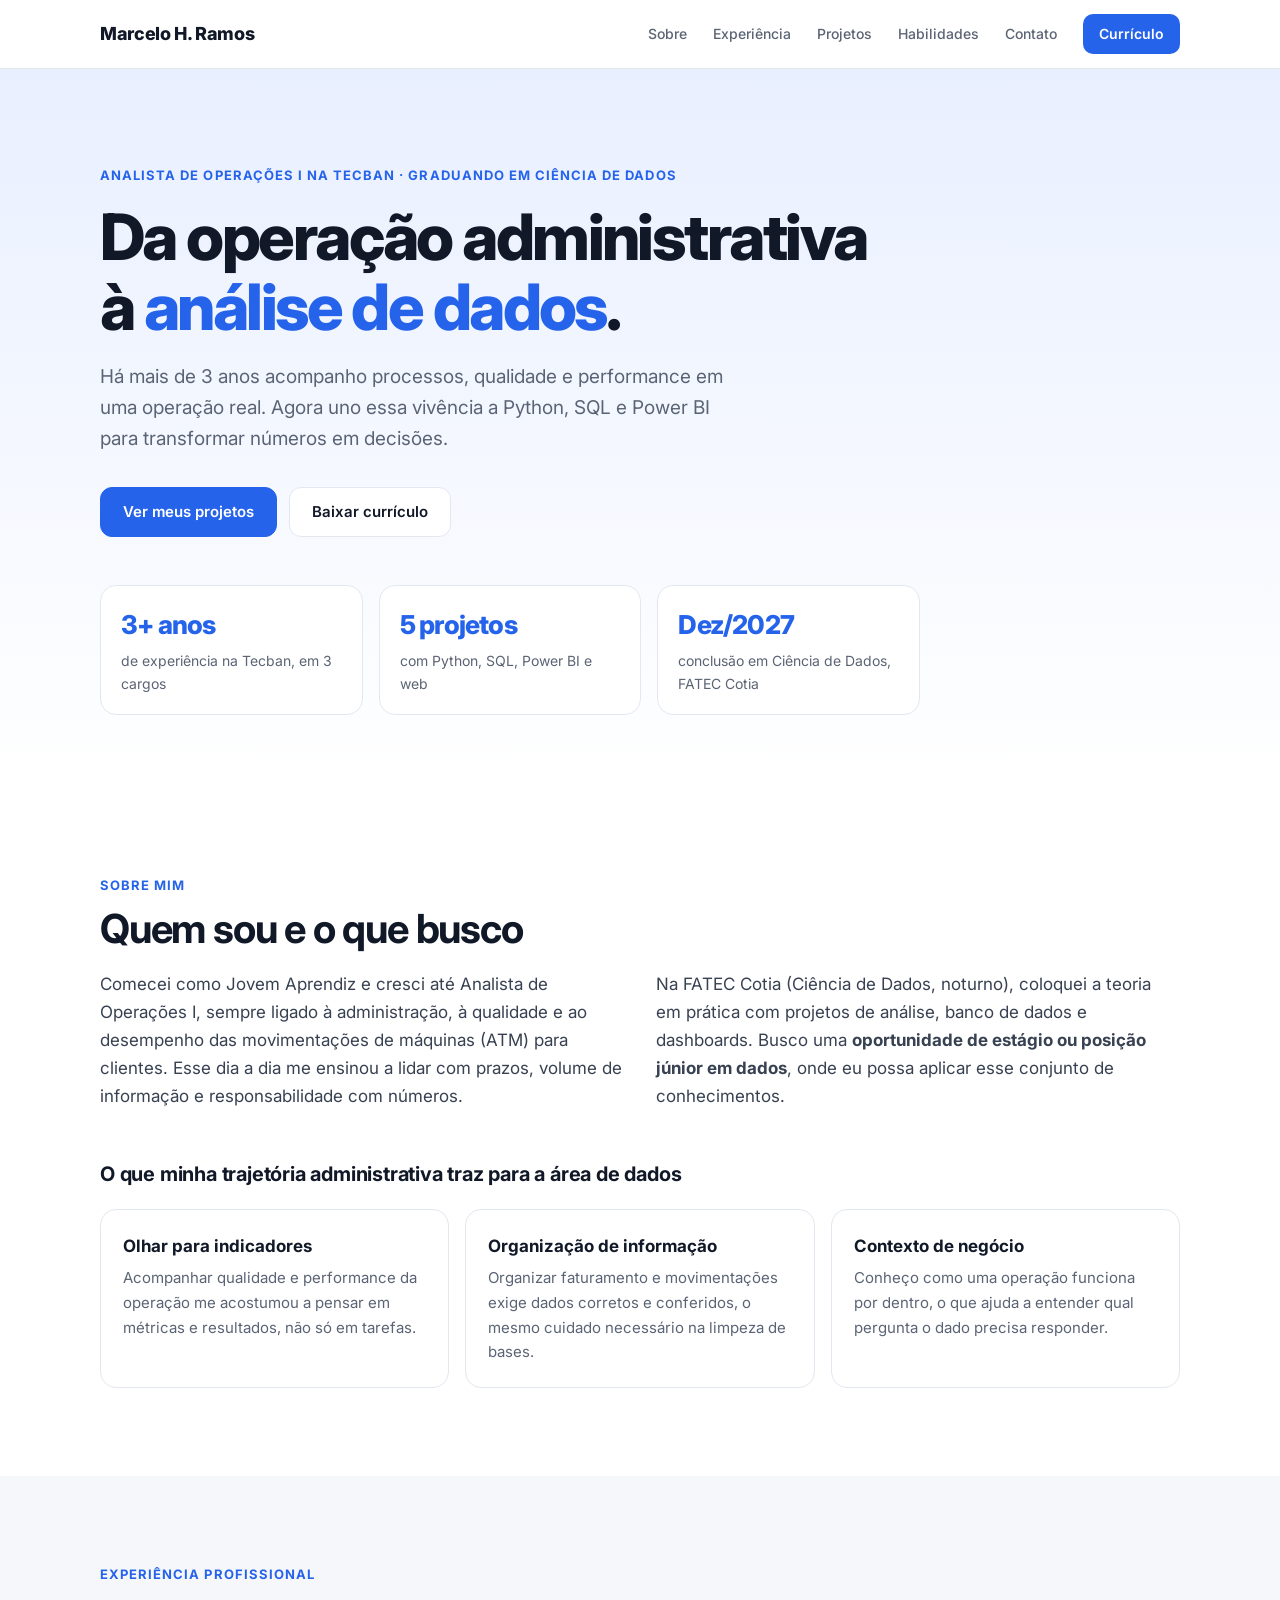
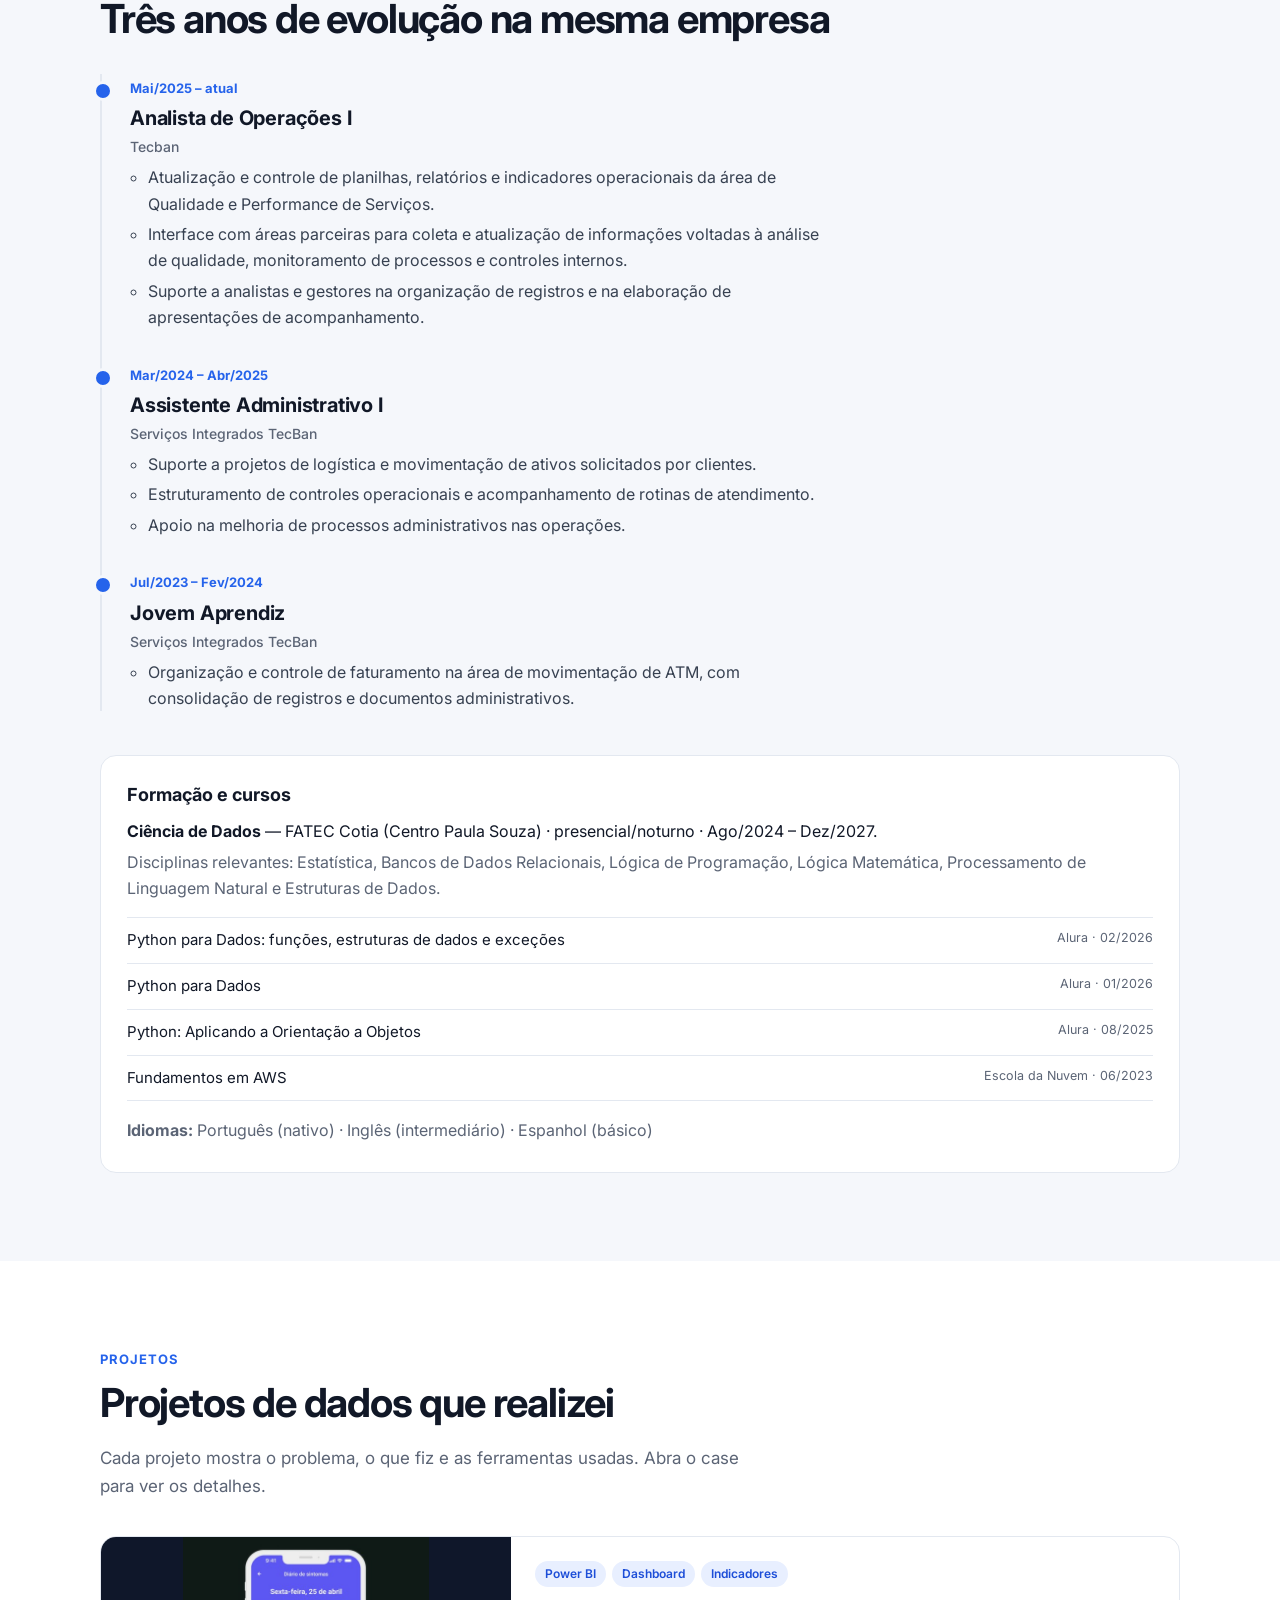
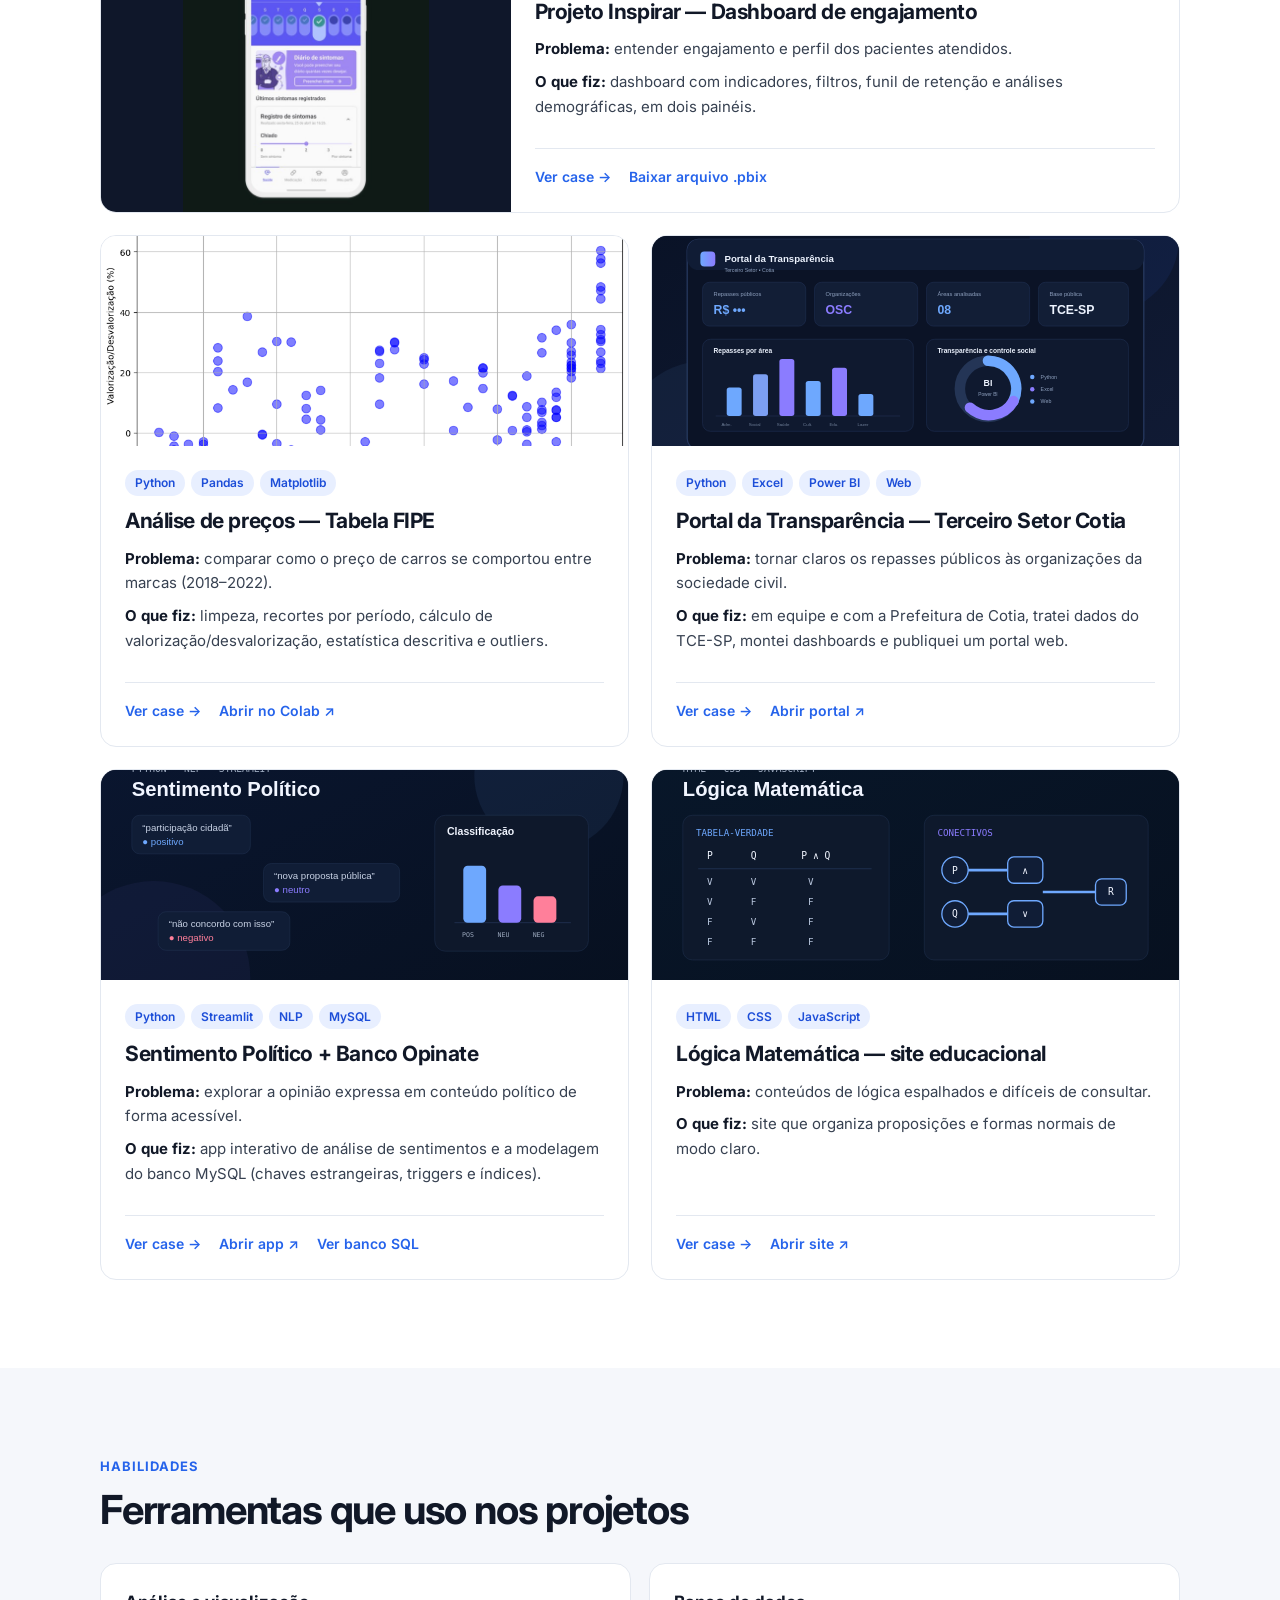
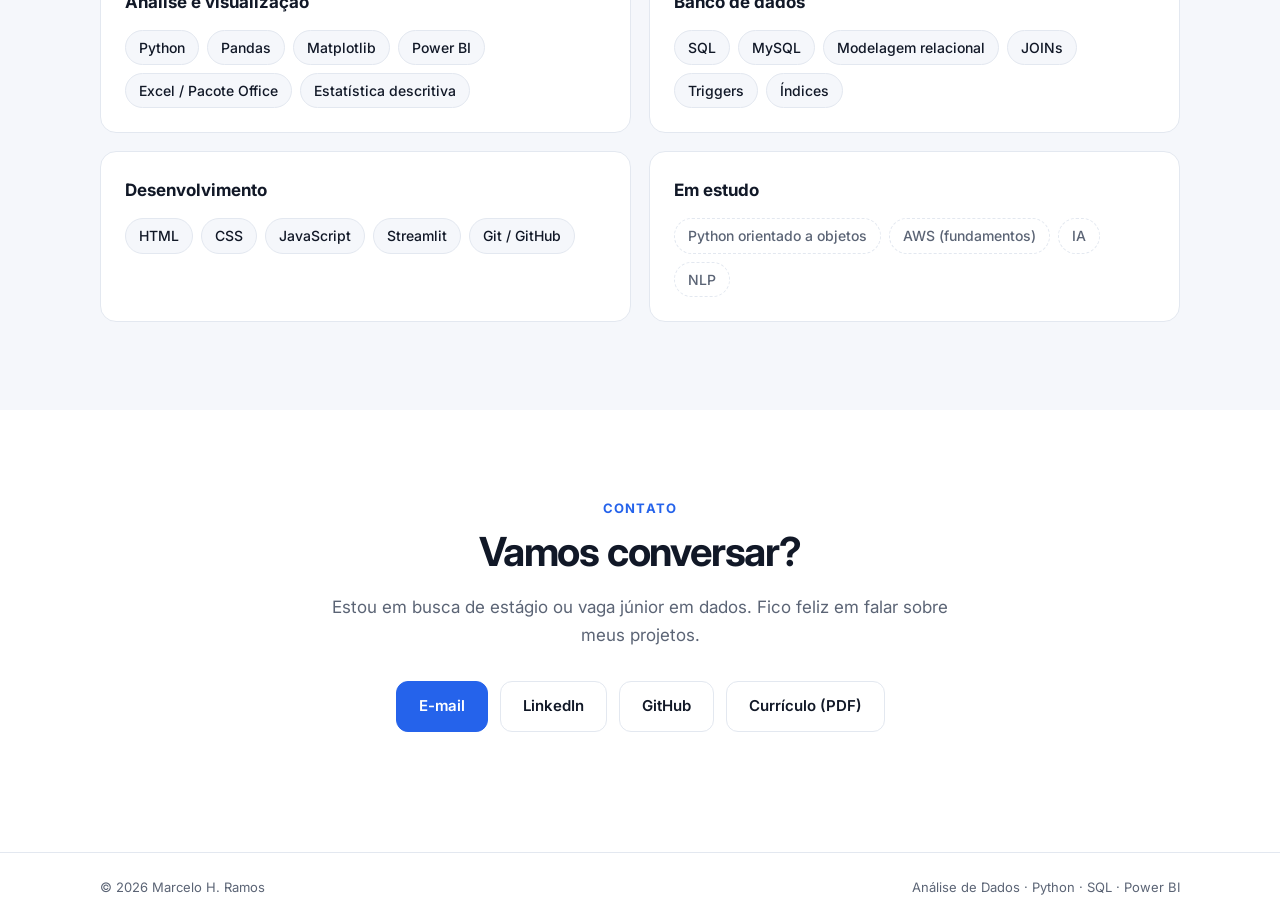
==== commit 421094b1: "Atualiza portfólio com dados do currículo: experiência detalhada, cursos, idiomas e contatos - Cargo" ====
--- a/index.html
+++ b/index.html
@@ -36,7 +36,7 @@
     <!-- HERO -->
     <section id="inicio" class="hero">
       <div class="container">
-        <p class="eyebrow">Analista I na Tecban · Graduando em Ciência de Dados</p>
+        <p class="eyebrow">Analista de Operações I na Tecban · Graduando em Ciência de Dados</p>
         <h1>Da operação administrativa<br>à <span class="accent">análise de dados</span>.</h1>
         <p class="hero-text">
           Há mais de 3 anos acompanho processos, qualidade e performance em uma operação real.
@@ -49,7 +49,7 @@
         <dl class="facts">
           <div><dt>3+ anos</dt><dd>de experiência na Tecban, em 3 cargos</dd></div>
           <div><dt>5 projetos</dt><dd>com Python, SQL, Power BI e web</dd></div>
-          <div><dt>Jun/2027</dt><dd>conclusão em Ciência de Dados, FATEC Cotia</dd></div>
+          <div><dt>Dez/2027</dt><dd>conclusão em Ciência de Dados, FATEC Cotia</dd></div>
         </dl>
       </div>
     </section>
@@ -61,7 +61,7 @@
         <h2>Quem sou e o que busco</h2>
         <div class="about">
           <p class="lead">
-            Comecei como Jovem Aprendiz e cresci até Analista I, sempre ligado à administração, à qualidade e ao
+            Comecei como Jovem Aprendiz e cresci até Analista de Operações I, sempre ligado à administração, à qualidade e ao
             desempenho das movimentações de máquinas (ATM) para clientes. Esse dia a dia me ensinou a lidar com prazos,
             volume de informação e responsabilidade com números.
           </p>
@@ -98,24 +98,41 @@
         <ol class="timeline">
           <li>
             <span class="period">Mai/2025 – atual</span>
-            <h3>Analista I <small>Tecban</small></h3>
-            <p>Administração, qualidade e performance das movimentações de máquinas a serviço do cliente.</p>
+            <h3>Analista de Operações I <small>Tecban</small></h3>
+            <ul class="bullets">
+              <li>Atualização e controle de planilhas, relatórios e indicadores operacionais da área de Qualidade e Performance de Serviços.</li>
+              <li>Interface com áreas parceiras para coleta e atualização de informações voltadas à análise de qualidade, monitoramento de processos e controles internos.</li>
+              <li>Suporte a analistas e gestores na organização de registros e na elaboração de apresentações de acompanhamento.</li>
+            </ul>
           </li>
           <li>
             <span class="period">Mar/2024 – Abr/2025</span>
             <h3>Assistente Administrativo I <small>Serviços Integrados TecBan</small></h3>
-            <p>Administração e apoio em projetos de movimentação de máquinas.</p>
+            <ul class="bullets">
+              <li>Suporte a projetos de logística e movimentação de ativos solicitados por clientes.</li>
+              <li>Estruturamento de controles operacionais e acompanhamento de rotinas de atendimento.</li>
+              <li>Apoio na melhoria de processos administrativos nas operações.</li>
+            </ul>
           </li>
           <li>
             <span class="period">Jul/2023 – Fev/2024</span>
             <h3>Jovem Aprendiz <small>Serviços Integrados TecBan</small></h3>
-            <p>Organização do faturamento na área de movimentação de ATM.</p>
+            <ul class="bullets">
+              <li>Organização e controle de faturamento na área de movimentação de ATM, com consolidação de registros e documentos administrativos.</li>
+            </ul>
           </li>
         </ol>
         <div class="edu">
-          <h3>Formação</h3>
-          <p><strong>Ciência de Dados</strong> — FATEC Cotia (Centro Paula Souza), presencial/noturno · previsão de conclusão em Jun/2027.</p>
-          <p class="muted">Cursos complementares: Python para Dados (estruturas de dados, funções, exceções e orientação a objetos) e fundamentos de AWS.</p>
+          <h3>Formação e cursos</h3>
+          <p><strong>Ciência de Dados</strong> — FATEC Cotia (Centro Paula Souza) · presencial/noturno · Ago/2024 – Dez/2027.</p>
+          <p class="muted">Disciplinas relevantes: Estatística, Bancos de Dados Relacionais, Lógica de Programação, Lógica Matemática, Processamento de Linguagem Natural e Estruturas de Dados.</p>
+          <ul class="course-list">
+            <li><span>Python para Dados: funções, estruturas de dados e exceções</span><small>Alura · 02/2026</small></li>
+            <li><span>Python para Dados</span><small>Alura · 01/2026</small></li>
+            <li><span>Python: Aplicando a Orientação a Objetos</span><small>Alura · 08/2025</small></li>
+            <li><span>Fundamentos em AWS</span><small>Escola da Nuvem · 06/2023</small></li>
+          </ul>
+          <p class="muted"><strong>Idiomas:</strong> Português (nativo) · Inglês (intermediário) · Espanhol (básico)</p>
         </div>
       </div>
     </section>
@@ -225,7 +242,7 @@
         <div class="skills">
           <article>
             <h3>Análise e visualização</h3>
-            <ul class="chips"><li>Python</li><li>Pandas</li><li>Matplotlib</li><li>Power BI</li><li>Excel</li><li>Estatística descritiva</li></ul>
+            <ul class="chips"><li>Python</li><li>Pandas</li><li>Matplotlib</li><li>Power BI</li><li>Excel / Pacote Office</li><li>Estatística descritiva</li></ul>
           </article>
           <article>
             <h3>Banco de dados</h3>
@@ -237,7 +254,7 @@
           </article>
           <article>
             <h3>Em estudo</h3>
-            <ul class="chips muted-chips"><li>Python orientado a objetos</li><li>AWS (fundamentos)</li></ul>
+            <ul class="chips muted-chips"><li>Python orientado a objetos</li><li>AWS (fundamentos)</li><li>IA</li><li>NLP</li></ul>
           </article>
         </div>
       </div>
--- a/style.css
+++ b/style.css
@@ -58,8 +58,8 @@
 
 /* Experiência */
 .timeline{list-style:none;margin:32px 0 0;padding:0 0 0 28px;border-left:2px solid var(--line)}
-.timeline li{position:relative;margin-bottom:30px}
-.timeline li::before{content:"";position:absolute;left:-37px;top:7px;width:14px;height:14px;border-radius:50%;background:var(--accent);border:3px solid var(--alt)}
+.timeline>li{position:relative;margin-bottom:30px}
+.timeline>li::before{content:"";position:absolute;left:-37px;top:7px;width:14px;height:14px;border-radius:50%;background:var(--accent);border:3px solid var(--alt)}
 .period{font-size:13px;font-weight:700;color:var(--accent)}
 .timeline h3{margin:2px 0 4px;font-size:20px;letter-spacing:-.01em}
 .timeline h3 small{display:block;font-size:14px;font-weight:500;color:var(--muted);letter-spacing:0}
@@ -67,6 +67,13 @@
 .edu{margin-top:44px;background:#fff;border:1px solid var(--line);border-radius:var(--radius);padding:24px 26px}
 .edu h3{margin:0 0 8px;font-size:18px}
 .edu p{margin:4px 0}
+
+.bullets{margin:6px 0 0;padding-left:18px;color:#374151;max-width:700px}
+.bullets li{margin-bottom:4px}
+.course-list{list-style:none;margin:16px 0;padding:0;border-top:1px solid var(--line)}
+.course-list li{display:flex;justify-content:space-between;gap:16px;padding:10px 0;border-bottom:1px solid var(--line);font-size:15px}
+.course-list small{color:var(--muted);white-space:nowrap}
+@media(max-width:640px){.course-list li{flex-direction:column;gap:0}}
 
 /* Projetos */
 .projects{display:grid;grid-template-columns:repeat(2,minmax(0,1fr));gap:22px}
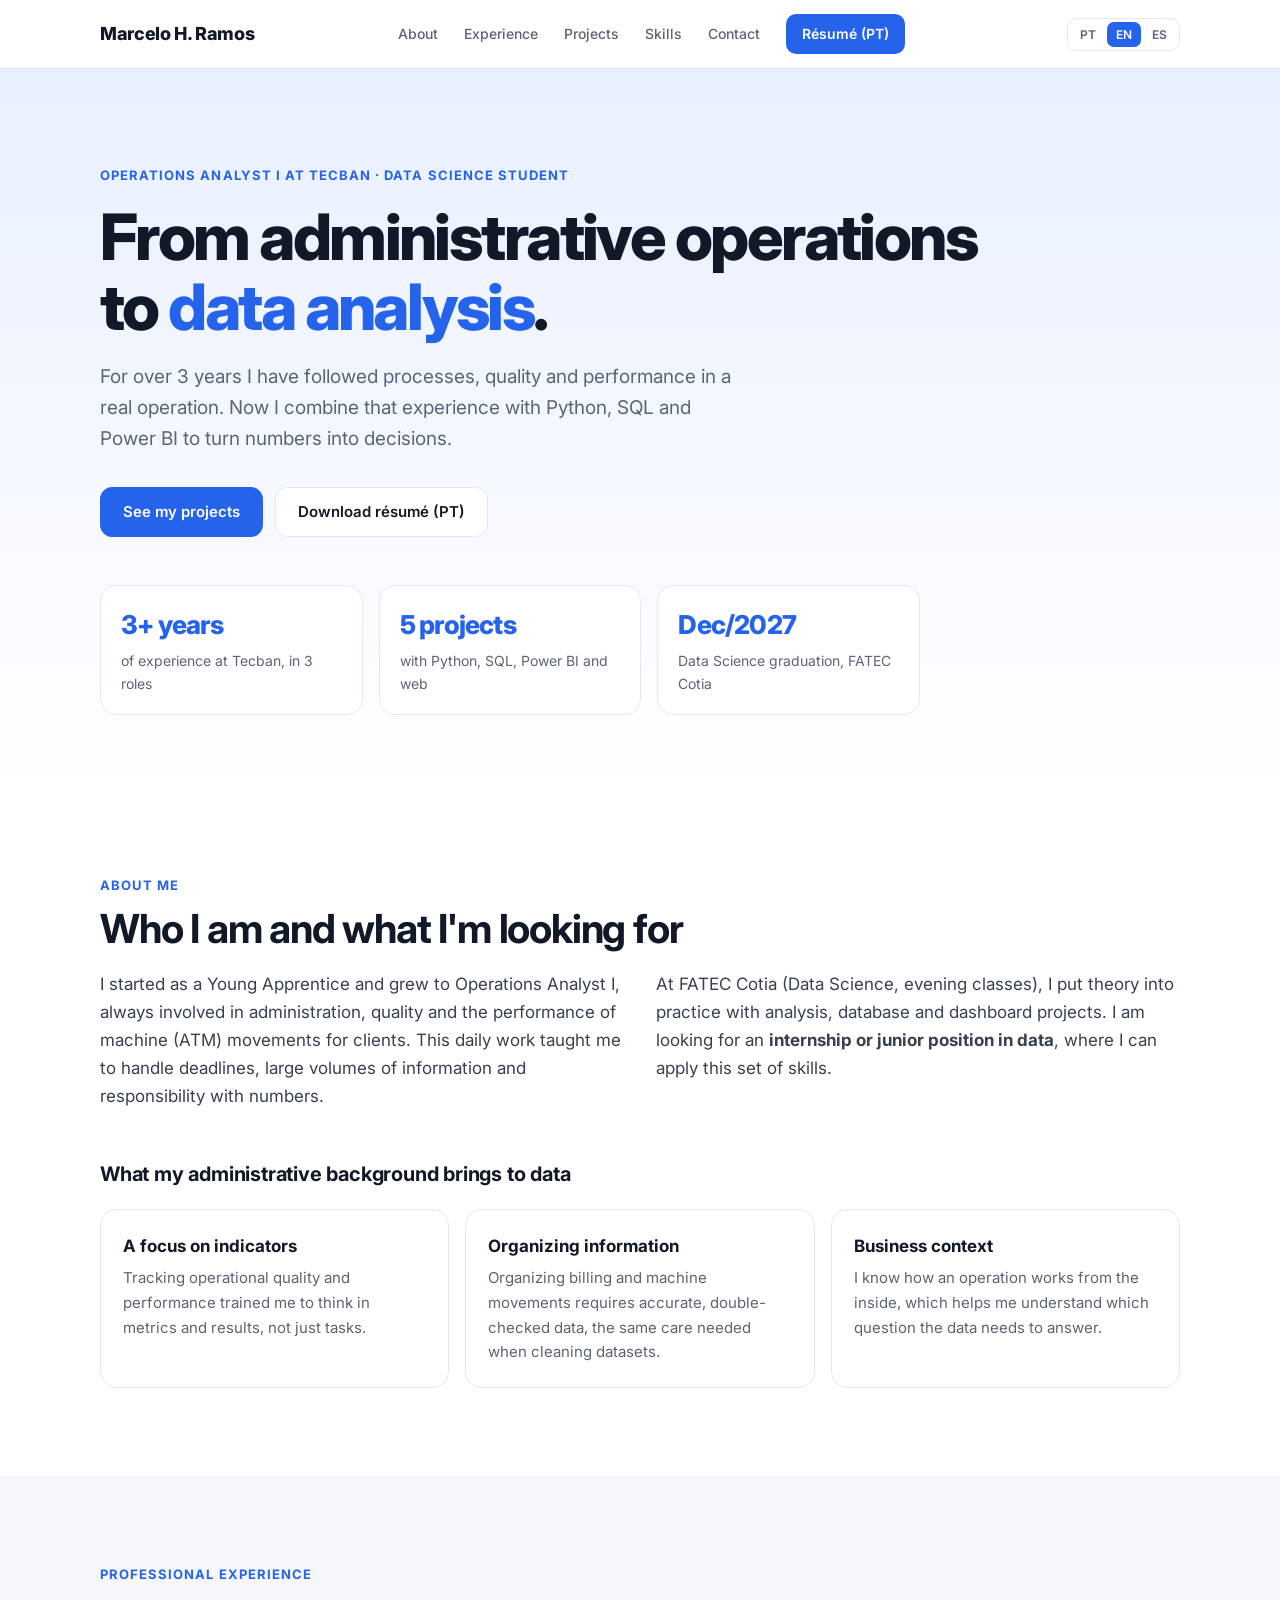
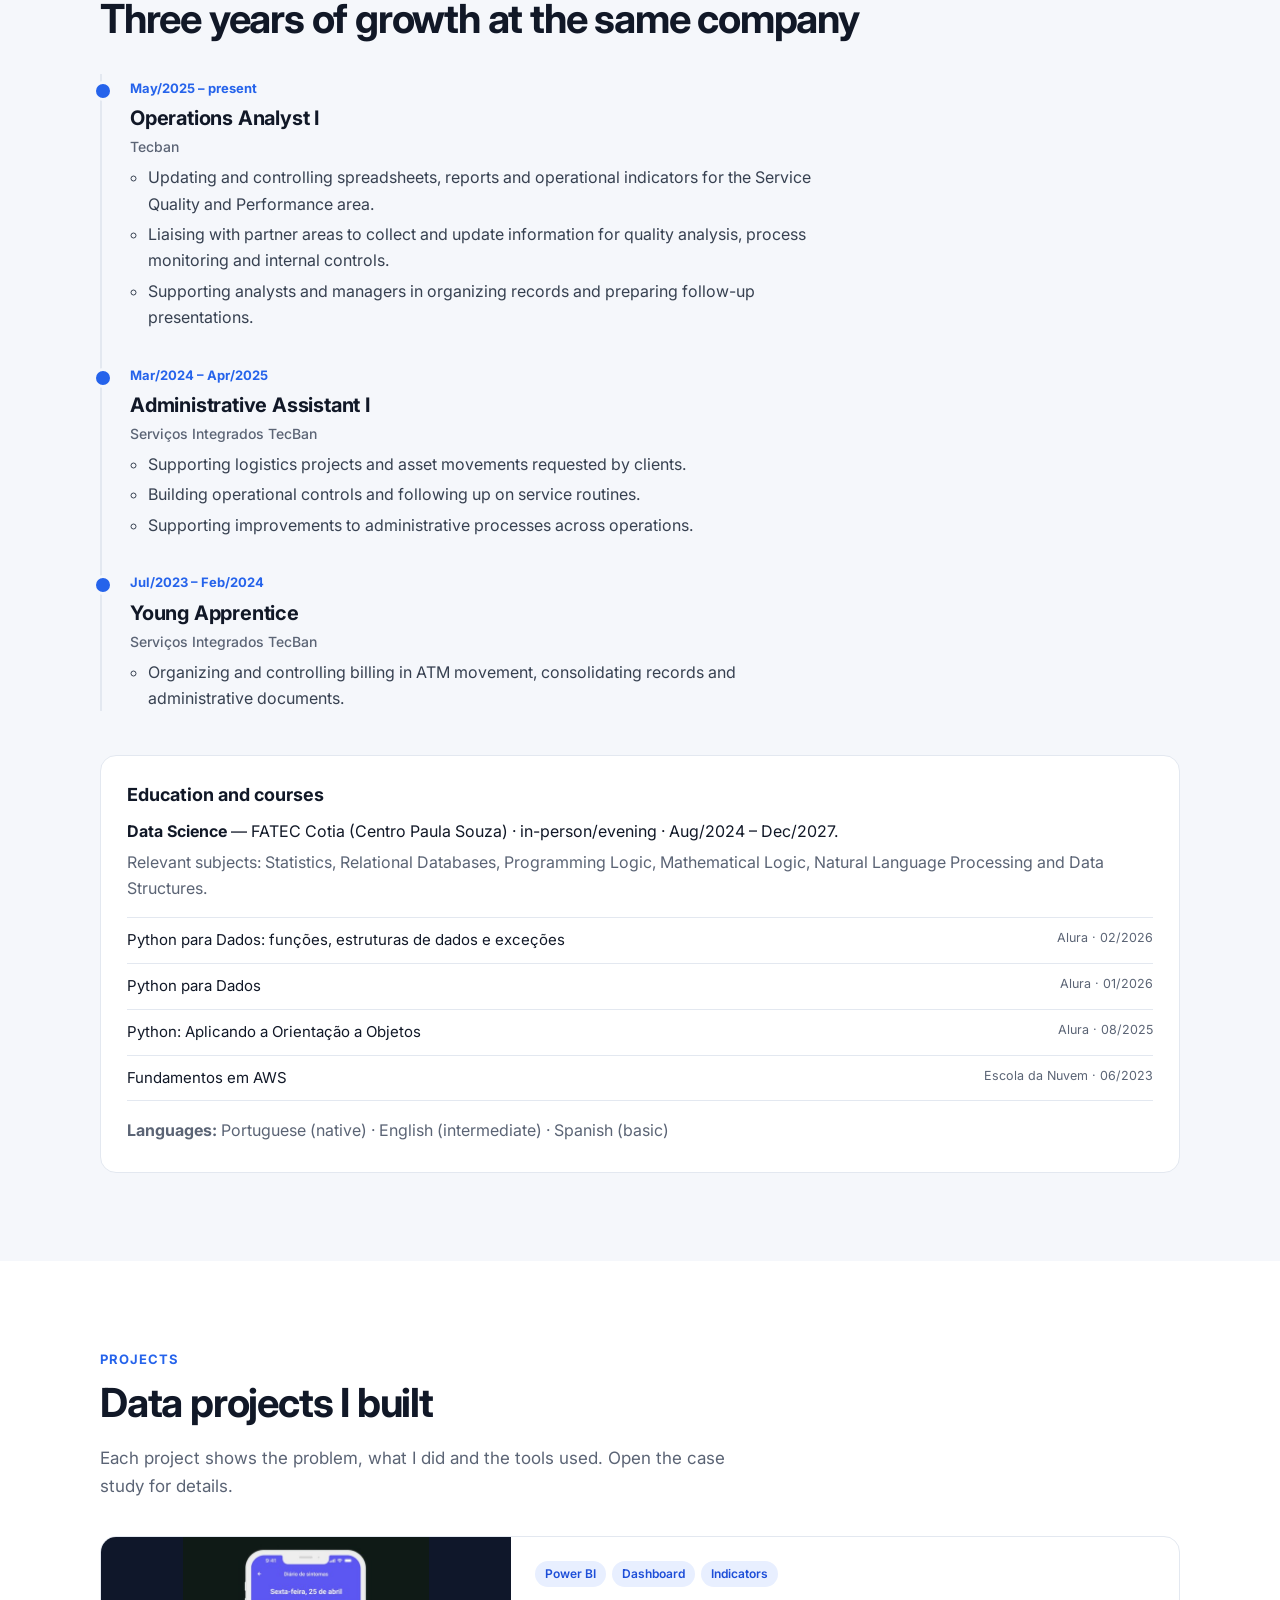
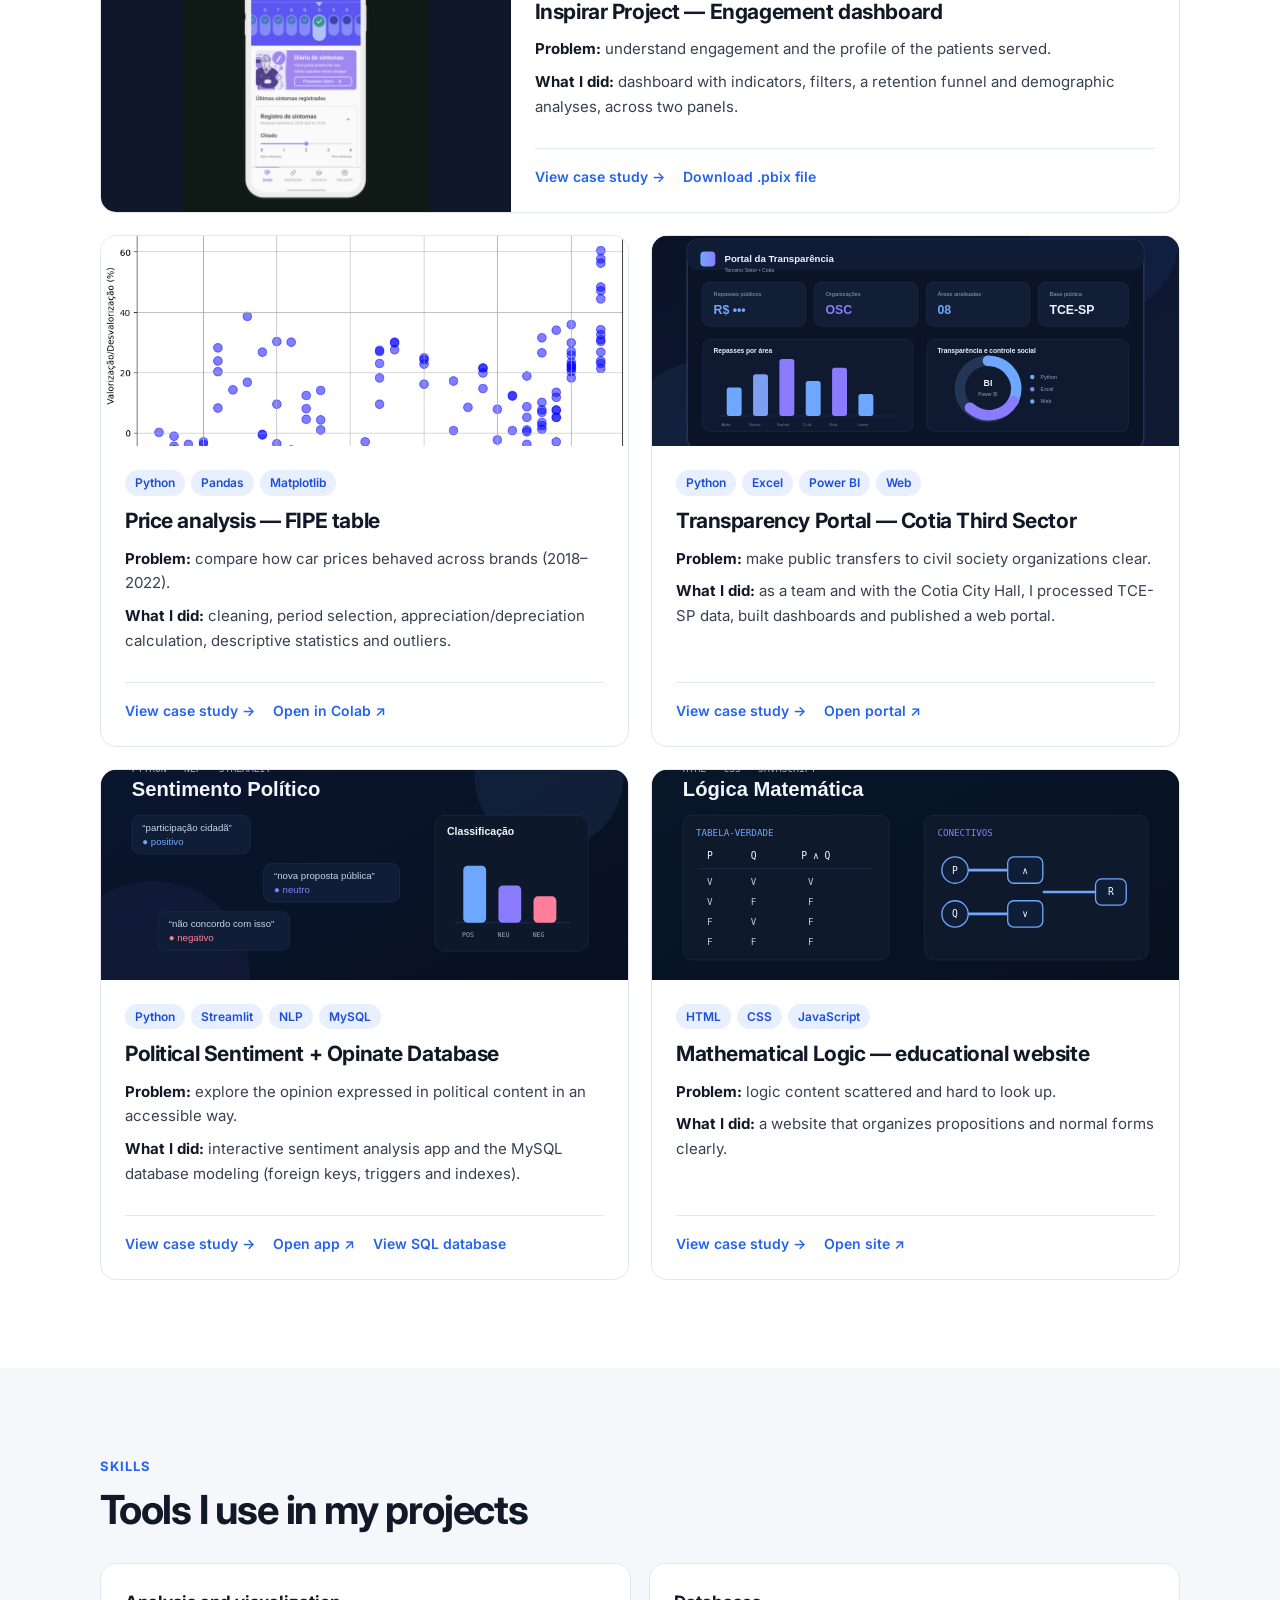
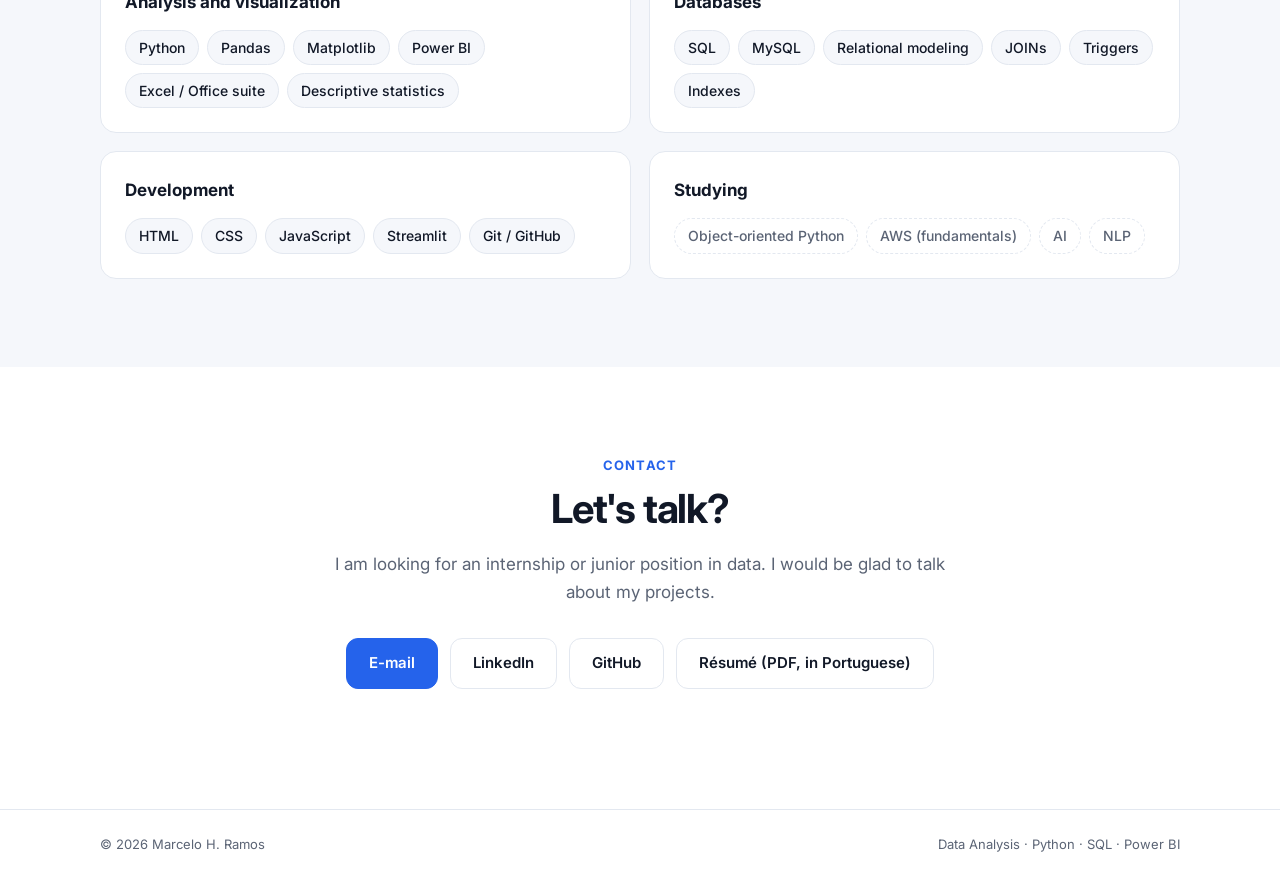
==== commit ae53f601: "Adiciona troca de idioma (PT-BR, EN, ES) no portfólio e nas páginas de case - Seletor PT/EN/ES no to" ====
--- a/index.html
+++ b/index.html
@@ -9,6 +9,8 @@
   <meta property="og:title" content="Marcelo H. Ramos | Análise de Dados">
   <meta property="og:description" content="Da operação administrativa à análise de dados: projetos em Python, SQL e Power BI.">
   <meta property="og:type" content="website">
+  <meta property="og:url" content="https://marcelo-hc-ramos.github.io/portfolio/">
+  <link rel="canonical" href="https://marcelo-hc-ramos.github.io/portfolio/">
   <link rel="preconnect" href="https://fonts.googleapis.com">
   <link rel="preconnect" href="https://fonts.gstatic.com" crossorigin>
   <link href="https://fonts.googleapis.com/css2?family=Inter:wght@400;500;600;700;800&display=swap" rel="stylesheet">
@@ -29,6 +31,7 @@
         <a href="#contato">Contato</a>
         <a class="nav-cta" href="files/Curriculo_Marcelo_H_Ramos.pdf" target="_blank" rel="noopener">Currículo</a>
       </nav>
+      <div class="lang" role="group" aria-label="Idioma"><button type="button" data-lang="pt" aria-label="Português" title="Português">PT</button><button type="button" data-lang="en" aria-label="English" title="English">EN</button><button type="button" data-lang="es" aria-label="Español" title="Español">ES</button></div>
     </div>
   </header>
 
@@ -283,6 +286,7 @@
     </div>
   </footer>
 
+  <script src="i18n.js"></script>
   <script src="script.js"></script>
 </body>
 </html>
--- a/style.css
+++ b/style.css
@@ -131,3 +131,10 @@
   .footer-wrap{flex-direction:column}
 }
 @media(prefers-reduced-motion:reduce){html{scroll-behavior:auto}.card,.btn{transition:none}}
+
+/* Seletor de idioma */
+.lang{display:flex;gap:2px;margin-left:18px;padding:3px;border:1px solid var(--line);border-radius:10px;background:#fff}
+.lang button{border:0;background:none;color:var(--muted);font:600 12px Inter,sans-serif;padding:5px 9px;border-radius:7px;cursor:pointer}
+.lang button:hover{color:var(--text)}
+.lang button[aria-pressed="true"]{background:var(--accent);color:#fff}
+@media(max-width:900px){.lang{order:4;margin-left:auto;margin-right:10px}.menu-btn{order:5}}
